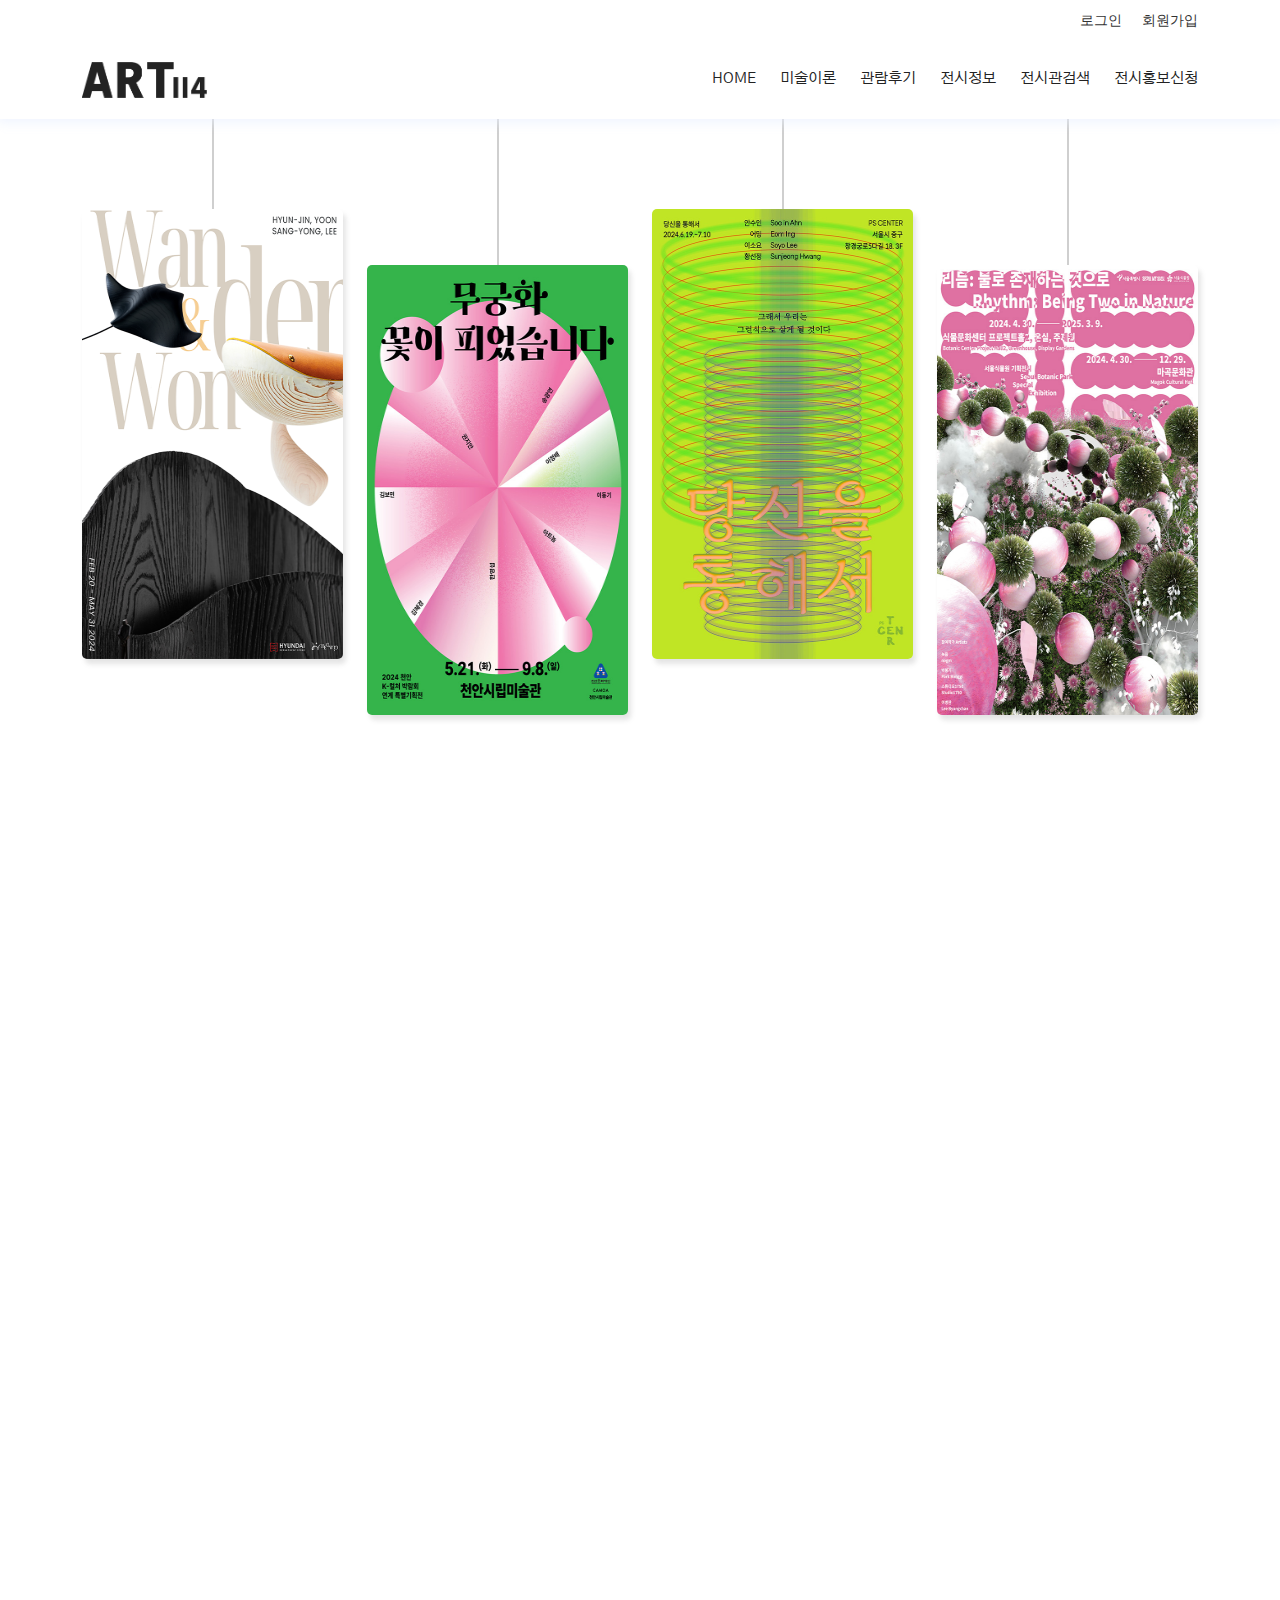
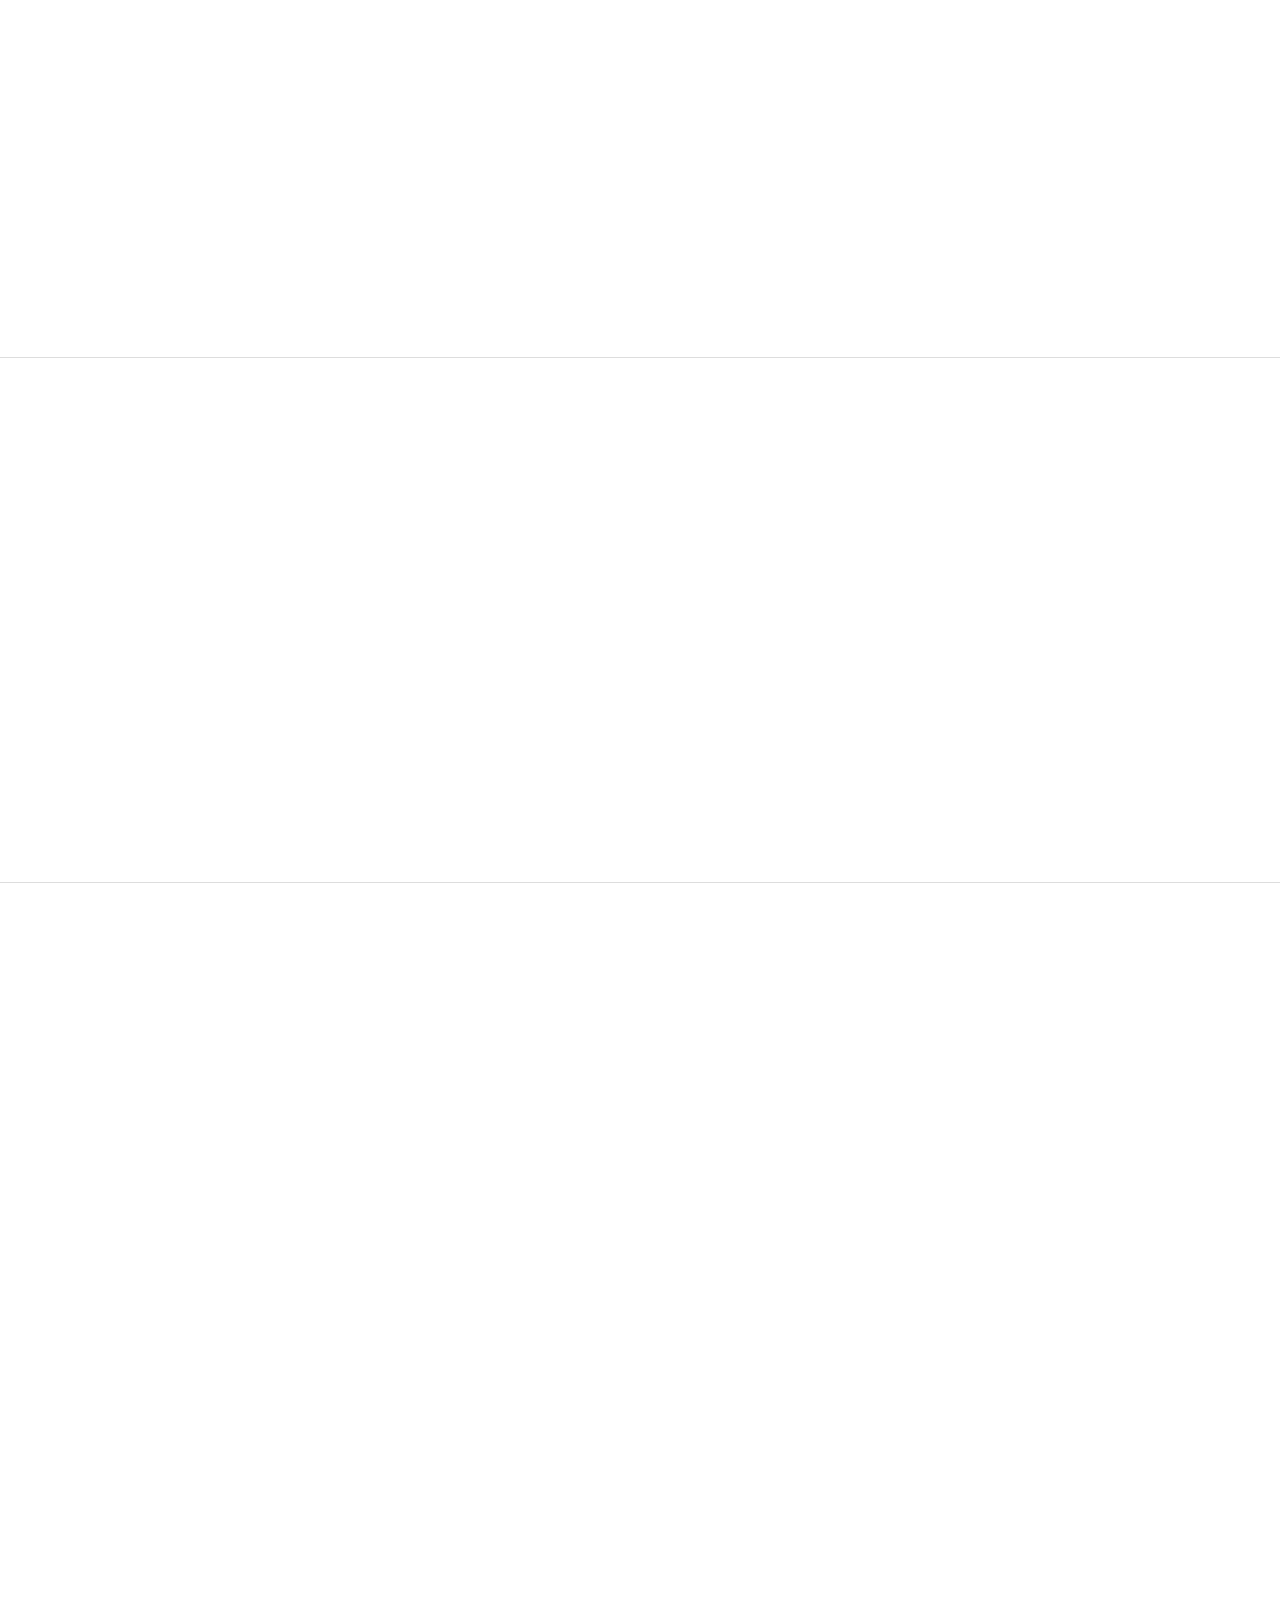
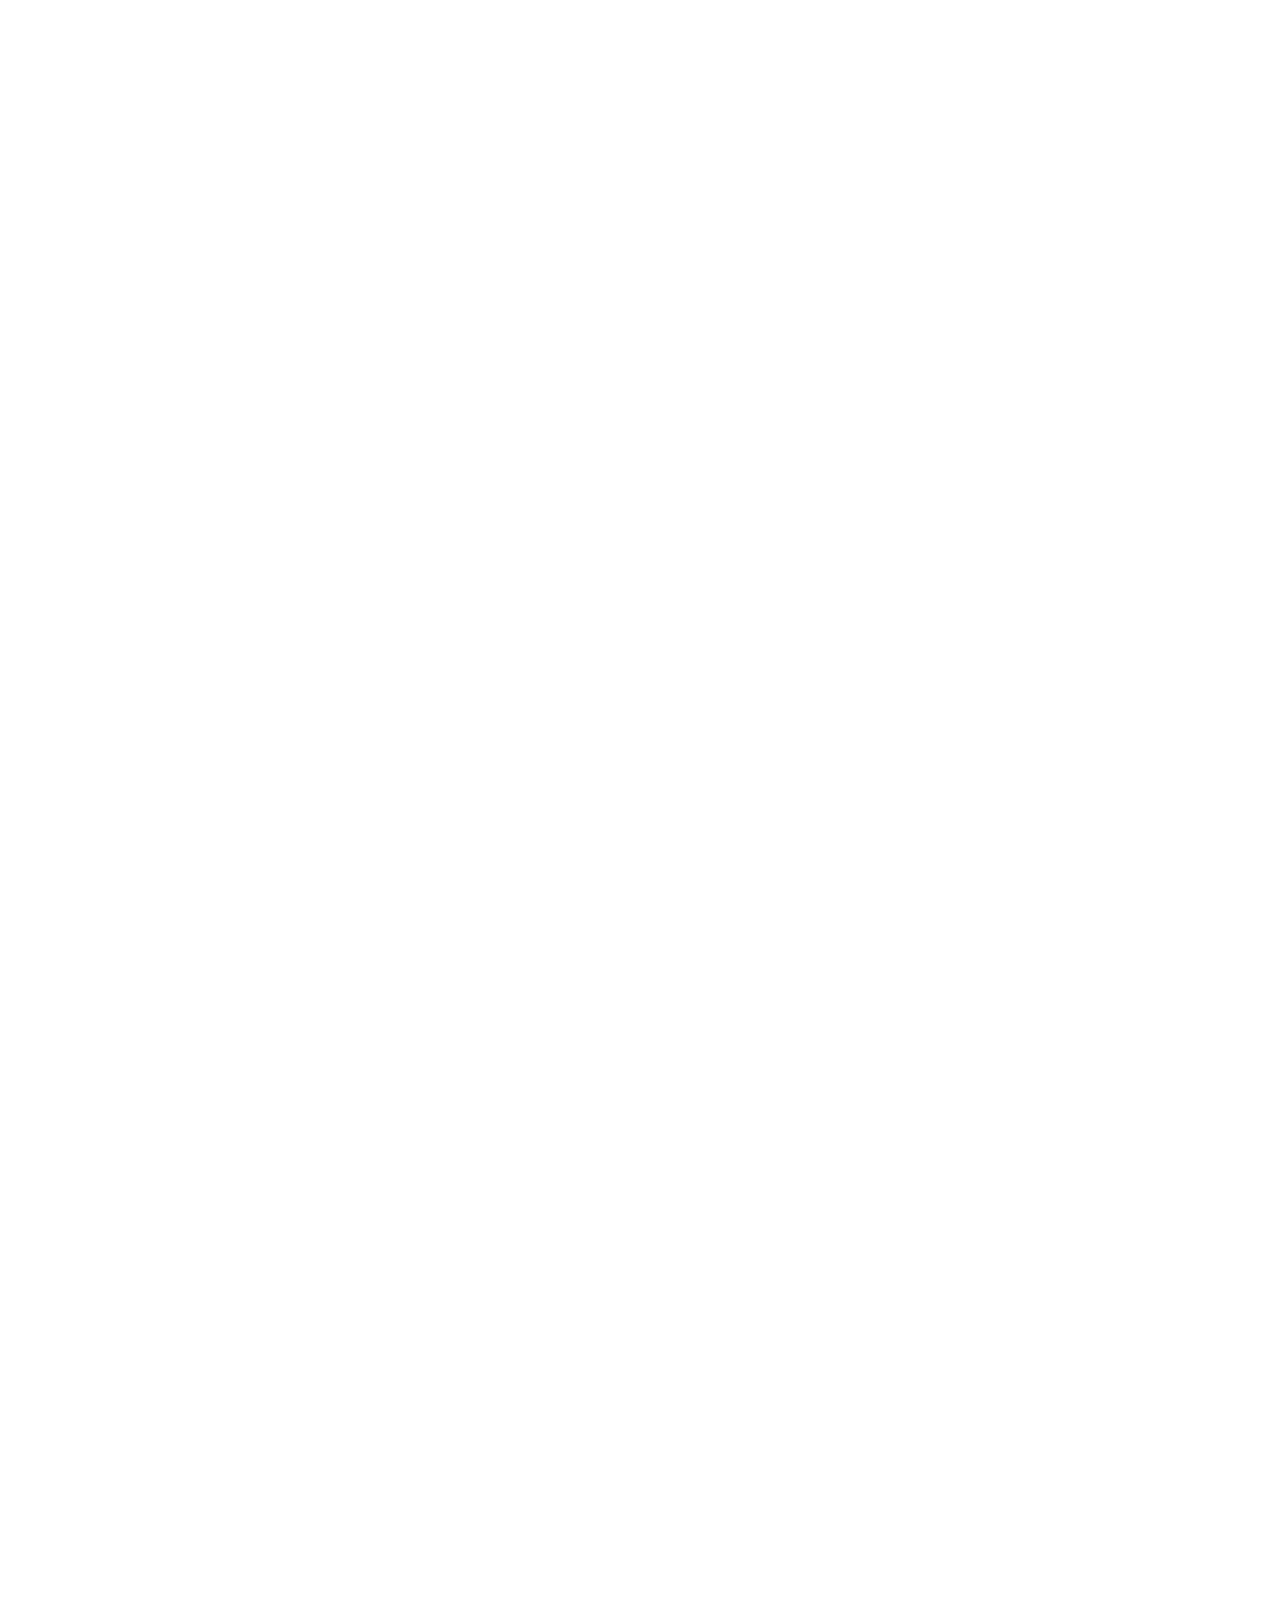
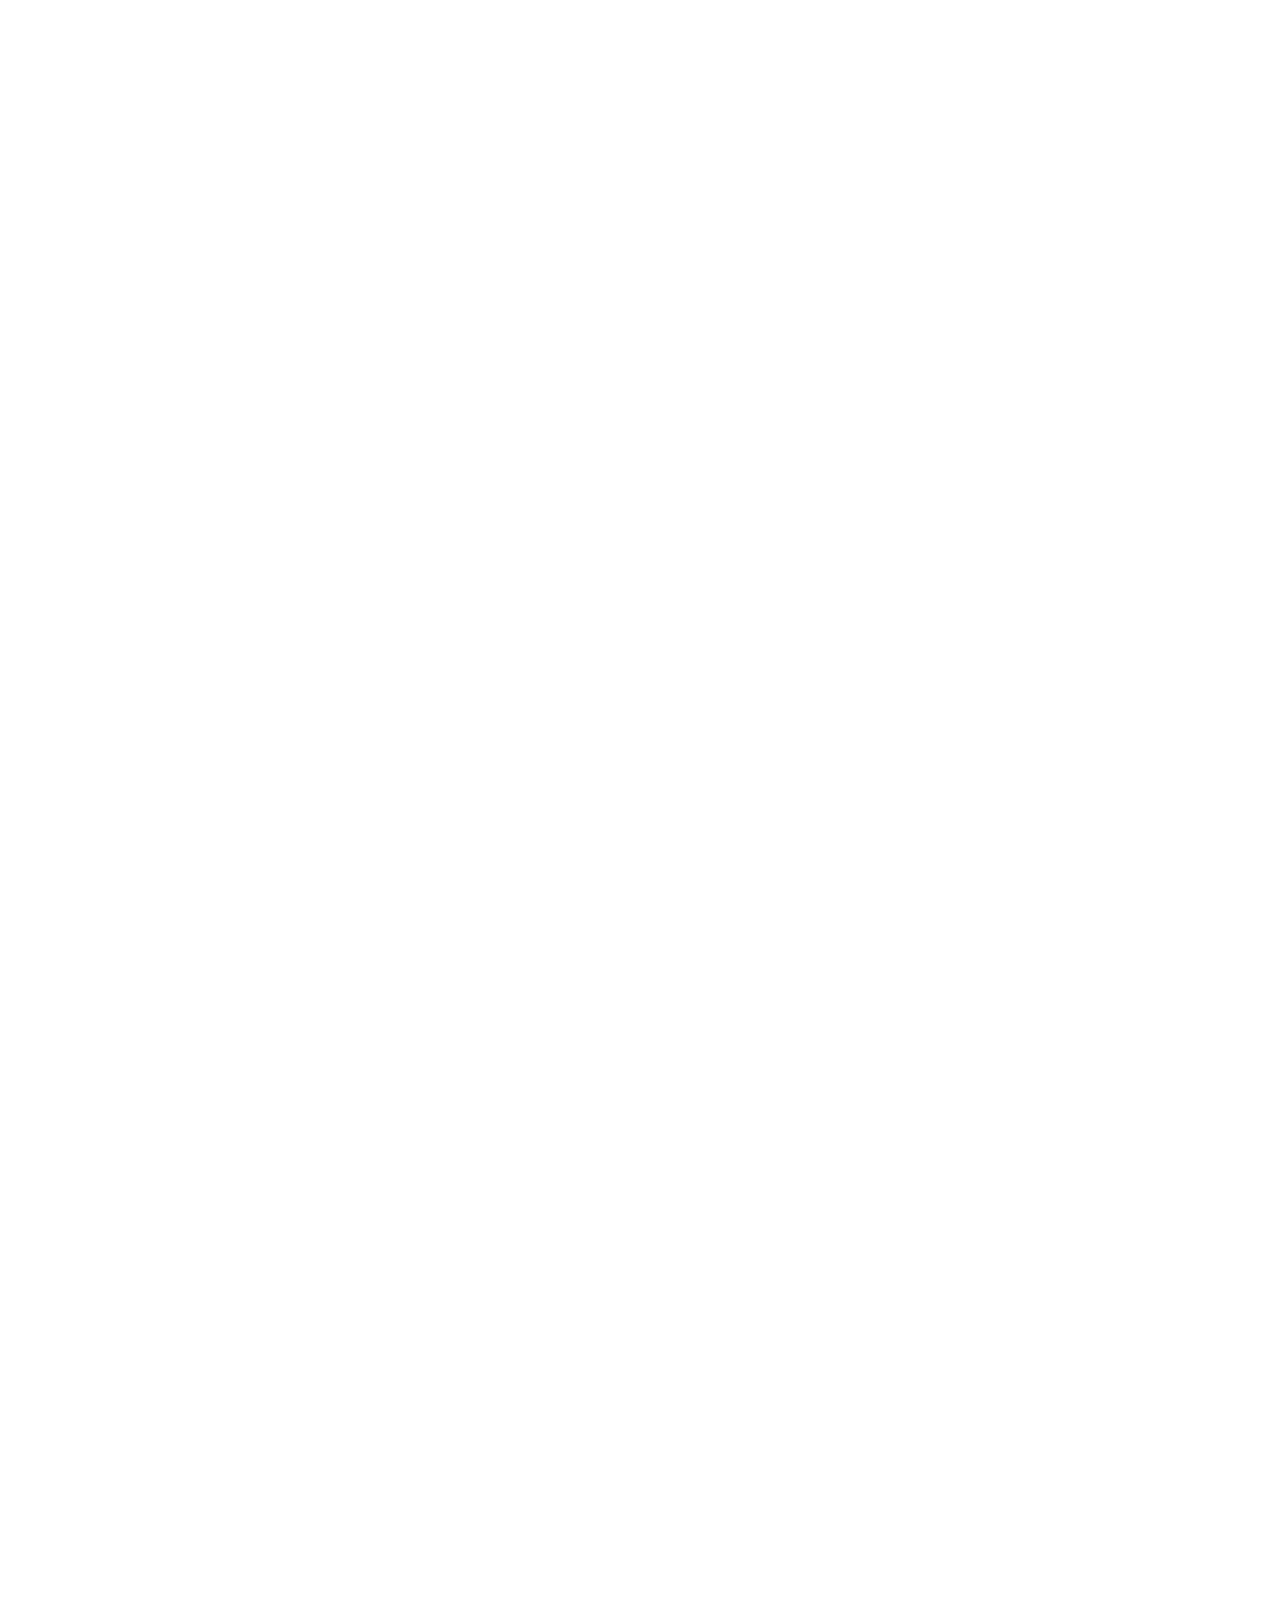
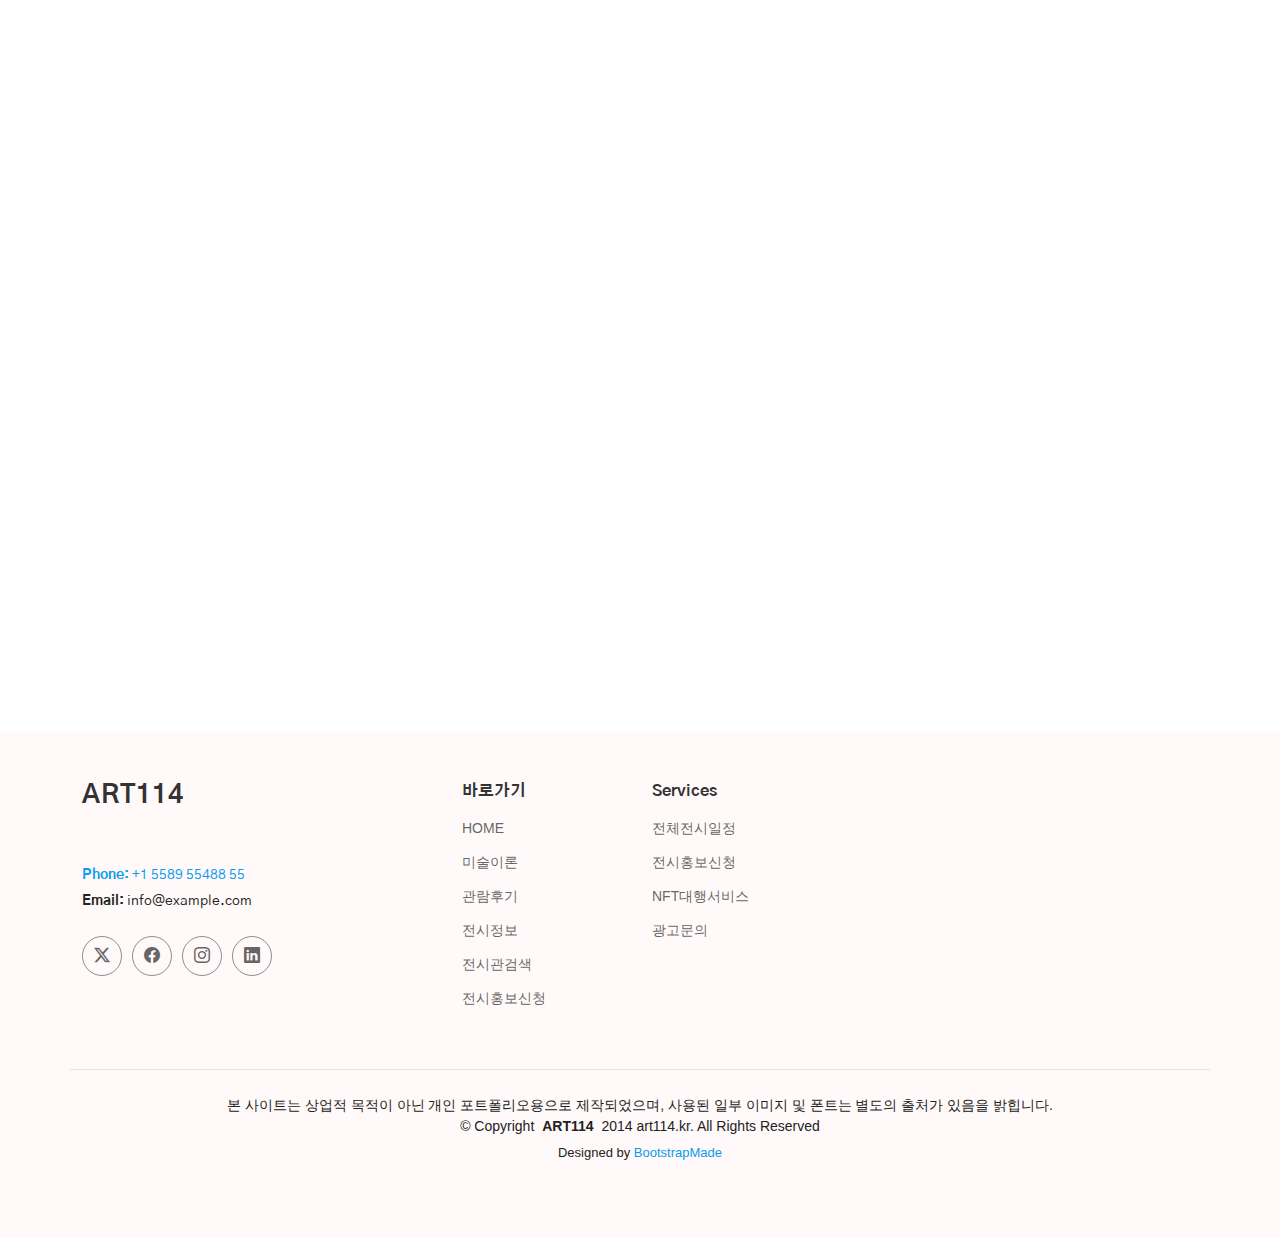
==== index.html @ 34e19b36 "Add files via upload" ====
<!DOCTYPE html>
<html lang="ko">

<head>
  <meta charset="utf-8">
  <meta content="width=device-width, initial-scale=1.0" name="viewport">
  <title>Art114</title>
  <meta content="대한민국 문화생활을 책임지는 전시 정보 모음 사이트 Art114" name="description">
  <meta content="전시회, 전시정보, 문화생활" name="keywords">

  <!-- Favicons -->
  <link href="assets/img/favicon.png" rel="icon">
  <link href="assets/img/apple-touch-icon.png" rel="apple-touch-icon">

  <!-- Fonts -->
  <link rel="stylesheet" href="assets/css/font.css">

  <!-- Vendor CSS Files -->
  <link href="assets/vendor/bootstrap/css/bootstrap.min.css" rel="stylesheet">
  <link href="assets/vendor/bootstrap-icons/bootstrap-icons.css" rel="stylesheet">
  <link href="assets/vendor/aos/aos.css" rel="stylesheet">
  <link href="assets/vendor/glightbox/css/glightbox.min.css" rel="stylesheet">
  <link href="assets/vendor/swiper/swiper-bundle.min.css" rel="stylesheet">

  <!-- Main CSS File -->
  <link href="assets/css/main.css" rel="stylesheet">

  <!-- =======================================================
  * Template Name: Flexor
  * Template URL: https://bootstrapmade.com/flexor-free-multipurpose-bootstrap-template/
  * Updated: Jun 29 2024 with Bootstrap v5.3.3
  * Author: BootstrapMade.com
  * License: https://bootstrapmade.com/license/
  ======================================================== -->
</head>

<body class="index-page">

  <header id="header" class="header sticky-top">

    <div class="topbar d-flex align-items-center dark-background">
      <div class="social-links container d-none d-md-flex align-items-center">
        <a href="#" class="login">로그인</a>
        <a href="#" class="join">회원가입</a>
      </div>
    </div><!-- End Top Bar -->

    <div class="branding d-flex align-items-cente">

      <div class="container position-relative d-flex align-items-center justify-content-between">
        <a href="index.html" class="logo d-flex align-items-center">
          <!-- Uncomment the line below if you also wish to use an image logo -->
          <!-- <img src="assets/img/logo.png" alt=""> -->
          <h1 class="sitename"><img src="assets/images/common/logo.png" alt="art114로고"></h1>
        </a>

        <nav id="navmenu" class="navmenu">
          <ul>
            <li><a href="index.html">HOME</a></li>
            <li class="dropdown"><a href="portfolio-details.html">미술이론</a>
              <!-- <i class="bi bi-chevron-down toggle-dropdown"></i>-->
              <!-- <ul><li><a href="portfolio-details.html">자세히보기</ul> -->
            </li>
            <li><a href="index.html">관람후기</a></li>
            <li class="dropdown"><a href="service-details.html">전시정보</a>
              <!-- <i class="bi bi-chevron-down toggle-dropdown"></i>-->
              <!-- <ul>
                <li><a href="service-details.html">상세정보</li>
              </ul> -->
            </li>
            <li><a href="index.html">전시관검색</a></li>
            <li><a href="index.html">전시홍보신청</a></li>
          </ul>
          <i class="mobile-nav-toggle d-xl-none bi bi-list"></i>
        </nav>

      </div>

    </div>

  </header>

  <main class="main">

    <!-- Team Section -->
    <section id="team" class="team section light-background">
      <div class="container">

        <div class="row gy-4">

          <div class="col-lg-3 col-md-6 d-flex align-items-stretch" data-aos="fade-up" data-aos-delay="100">
            <div class="team-member">
              <div class="member-img">
                <img src="assets/images/main/exhi_06.png" class="poster01" alt="">
              </div>
              <div class="social">
                <a href="#">
                  <h5>Wander and Wonder</h5>
                  <p>현대백화점 무역센터점 9층<br>
                    2024.02.20~2024.05.31<br>
                    <span>서울 강남구 테헤란로 517, 현대백화점 면세점 9F</span>
                  </p>
                </a>
              </div>
            </div>
          </div><!-- End Team Member -->

          <div class="col-lg-3 col-md-6 d-flex align-items-stretch" data-aos="fade-up" data-aos-delay="200">
            <div class="team-member">
              <div class="member-img">
                <img src="assets/images/main/exhi_07.jpg" class="poster02" alt="">
                <div class="social">
                  <a href="#">
                    <h5>무궁화 꽃이 피었습니다</h5>
                    <p>천안시립미술관 전관<br>
                      2024.05.21 ~ 2024.09.08<br>
                      <span>충청남도 천안시 동남구 성남면 종합휴양지로 185</span>
                    </p>
                  </a>
                </div>
              </div>
            </div>
          </div><!-- End Team Member -->

          <div class="col-lg-3 col-md-6 d-flex align-items-stretch" data-aos="fade-up" data-aos-delay="300">
            <div class="team-member">
              <div class="member-img">
                <img src="assets/images/main/exhi_08.jpg" class="poster03" alt="">
                <div class="social">
                  <a href="#">
                    <h5>당신을 통해서:<br>
                      그래서 우리는 그런 식으로 살게 될 것이다.</h5>
                    <p>PS CENTER(피에스 센터)<br>
                      20024.06.30~2024.07.10<br>
                      <span>서울 중구 창경궁로5다길 18, 3층</span>
                    </p>
                  </a>
                </div>
              </div>
            </div>
          </div><!-- End Team Member -->

          <div class="col-lg-3 col-md-6 d-flex align-items-stretch" data-aos="fade-up" data-aos-delay="400">
            <div class="team-member">
              <div class="member-img">
                <img src="assets/images/main/exhi_09.png" class="poster04" alt="">
                <div class="social">
                  <a href="#">
                    <h5>리듬: 둘로 존재하는 것으로</h5>
                    <p> 서울식물원 식물문화센터<br>
                      2024.04.30. ~ 2025.03.09<br>
                      <span>서울시 강서구 마곡동로161 서울식물원</span>
                    </p>
                  </a>
                </div>
              </div>
            </div>
          </div><!-- End Team Member -->

        </div>

      </div>
    </section><!-- /Team Section -->

    <!-- Services Section
    <section id="services" class="services section light-background"> -->

    <!-- Alt Services Section -->
    <section id="alt-services" class="alt-services section">
      <div class="container" data-aos="fade-up" data-aos-delay="100">
        <h2>미술 이론</h2>

        <div class="row gy-4">

          <div class="col-lg-6" data-aos="zoom-in" data-aos-delay="200">
            <div class="service-item position-relative">
              <div class="img">
                <img src="assets/images/main/concept104.jpg" class="img-fluid" alt="">
              </div>
              <div class="details">
                <a href="portfolio-details.html" class="stretched-link">
                  <h3>비디오아트 창시자 백남준</h3>
                  <p>한국 출신의 비디오 아티스트 <br>
                    비디오 예술의 선구자이며 다양한 매체를 통해 예술에 대한 정의와 표현의 범위를 확대시켰다.</p>
                </a>
              </div>
            </div>
          </div><!-- End Service Item -->

          <div class="col-lg-6" data-aos="zoom-in" data-aos-delay="300">
            <div class="service-item position-relative">
              <div class="img">
                <img src="assets/images/main/concept202.jfif" class="img-fluid" alt="">
              </div>
              <div class="details">
                <a href="portfolio-details.html" class="stretched-link">
                  <h3>표현주의 예술운동</h3>
                  <p>예술의 목적은 감정과 감각의 직접적인 표현이라는 이념에서 시작된 유럽의 미술 운동 중 하나<br>
                    르네상스 시대인 1880년대 프랑스를 기준으로 다른 나라에서도 거의 동시에 전개되었다.</p>
                </a>
              </div>
            </div>
          </div><!-- End Service Item -->

          <div class="col-lg-6" data-aos="zoom-in" data-aos-delay="400">
            <div class="service-item position-relative">
              <div class="img">
                <img src="assets/images/main/concept302.jpg" class="img-fluid" alt="">
              </div>
              <div class="details">
                <a href="portfolio-details.html" class="stretched-link">
                  <h3>미술계의 매너리즘</h3>
                  <p>틀에 박힌 방식이나 습관에 익숙해져 그것을 반복할 때 쓰이는 매너리즘이라는 용어는, <br>
                    1520년경 부터 17세기 초까지 유럽 전역에 걸쳐 풍미한 후기 르네상스 미술이다. </p>
                </a>
              </div>
            </div>
          </div><!-- End Service Item -->

          <div class="col-lg-6" data-aos="zoom-in" data-aos-delay="500">
            <div class="service-item position-relative">
              <div class="img">
                <img src="assets/images/main/concept401.jpg" class="img-fluid" alt="">
              </div>
              <div class="details">
                <a href="portfolio-details.html" class="stretched-link">
                  <h3>콜라주 COLLAGE</h3>
                  <p>'풀칠', '바르기' 따위의 의미를 가진 '콜라주(Collage)'는 <br>
                    별개의 조각들을 붙여 모아 새로운 이미지를 만드는 미술 기법으로 '꼴라주'라고 불리기도 한다.</p>
                </a>
              </div>
            </div>
          </div><!-- End Service Item -->

        </div>

      </div>

    </section><!-- /Alt Services Section -->

    <!-- Clients Section -->
    <section id="clients" class="clients section">

      <div class="container" data-aos="fade-up" data-aos-delay="100">

        <div class="swiper init-swiper">
          <script type="application/json" class="swiper-config">
            {
              "loop": true,
              "speed": 600,
              "autoplay": {
                "delay": 5000
              },
              "slidesPerView": "auto",
              "breakpoints": {
                "480": {
                  "slidesPerView": 2,
                  "spaceBetween": 40
                },
                "640": {
                  "slidesPerView": 3,
                  "spaceBetween": 50
                },
                "992": {
                  "slidesPerView": 4,
                  "spaceBetween": 60
                }
              }
            }
          </script>
          <div class="swiper-wrapper img_center">
            <div class="swiper-slide"><img src="assets/images/main/href01.jpg" class="img-fluid" alt=""></div>
            <div class="swiper-slide"><img src="assets/images/main/href02.png" class="img-fluid" alt=""></div>
            <!-- <div class="swiper-slide"><img src="assets/images/main/href03.jpg" class="img-fluid" alt=""></div> -->
            <div class="swiper-slide"><img src="assets/images/main/href04.jpg" class="img-fluid" alt=""></div>
            <div class="swiper-slide"><img src="assets/images/main/href05.png" class="img-fluid" alt=""></div>
            <div class="swiper-slide"><img src="assets/images/main/href06.png" class="img-fluid" alt=""></div>
            <div class="swiper-slide"><img src="assets/images/main/href07.png" class="img-fluid" alt=""></div>
            <div class="swiper-slide"><img src="assets/images/main/href08.jpg" class="img-fluid" alt=""></div>
            <div class="swiper-slide"><img src="assets/images/main/href09.jpg" class="img-fluid" alt=""></div>
            <div class="swiper-slide"><img src="assets/images/main/href10.png" class="img-fluid" alt=""></div>
            <div class="swiper-slide"><img src="assets/images/main/href11.jpg" class="img-fluid" alt=""></div>
            <div class="swiper-slide"><img src="assets/images/main/href12.jpg" class="img-fluid" alt=""></div>
            <div class="swiper-slide"><img src="assets/images/main/href13.jpg" class="img-fluid" alt=""></div>
          </div>
        </div>

      </div>

    </section><!-- /Clients Section -->

    <!-- Testimonials Section -->
    <section id="testimonials" class="testimonials section dark-background">

      <div class="container" data-aos="fade-up" data-aos-delay="100">

        <div class="swiper init-swiper">
          <script type="application/json" class="swiper-config">
            {
              "loop": true,
              "speed": 600,
              "autoplay": {
                "delay": 5000
              },
              "slidesPerView": "auto",
              "pagination": {
                "el": ".swiper-pagination",
                "type": "bullets",
                "clickable": true
              }
            }
          </script>
          <div class="swiper-wrapper">

            <div class="swiper-slide">
              <div class="testimonial-item">
                <img src="assets/images/main/exhi_05.jpg" class="testimonial-img" alt="">
                <h3>언바운드 써머 아트페어</h3>
                <h4>2024.07.11 ~ 2024.07.21</h4>
                <div class="stars">
                  <i class="bi bi-star-fill"></i><i class="bi bi-star-fill"></i><i class="bi bi-star-fill"></i><i
                    class="bi bi-star-fill"></i><i class="bi bi-star-fill"></i>
                </div>
                <p>
                  <i class="bi bi-quote quote-icon-left"></i>
                  <span>송리단길 간 김에 방문했어요!!! 특색있는 카페들이랑 함께 전시되는 거라 독특하고 여유롭더라구요 ㅎㅎ 카페마다 영업시간이 다르니 확인 후 방문하길 추천드려요!</span>
                  <i class="bi bi-quote quote-icon-right"></i>
                </p>
              </div>
            </div><!-- End testimonial item -->

            <div class="swiper-slide">
              <div class="testimonial-item">
                <img src="assets/images/main/exhi_free01.jpg" class="testimonial-img" alt="">
                <h3>푸르스름한 걸음걸이</h3>
                <h4>2024.07.10 ~ 2024.09.10</h4>
                <div class="stars">
                  <i class="bi bi-star-fill"></i><i class="bi bi-star-fill"></i><i class="bi bi-star-fill"></i><i
                    class="bi bi-star-fill"></i><i class="bi bi-star-fill"></i>
                </div>
                <p>
                  <i class="bi bi-quote quote-icon-left"></i>
                  <span> 전시장을 잠시 돌아보면서 전시제목의 '푸르스름한 걸음걸이'를 생각해보며 가까운 색인 쪽빛을 떠올려본다. 불면의 밤을 지새우면서 작품을 만들었을 작가님의 노고를 생각하며
                    실력있는 작가들을 발굴·지원하며 청주 미술계의 큰 획을 긋고 있는 장덕수 우민재단 회장님과 이용미 우민아트센터 관장님께도 박수를 보낸다
                    <br>강전섭 청주문화원장
                  </span>
                  <i class="bi bi-quote quote-icon-right"></i>
                </p>
              </div>
            </div><!-- End testimonial item -->

            <div class="swiper-slide">
              <div class="testimonial-item">
                <img src="assets/images/main/kid06.png" class="testimonial-img" alt="">
                <h3>2024 상상톡톡미술관 기획전시 톡!톡! 뮤지엄</h3>
                <h4>2024.07.09 ~ 2024.10.20</h4>
                <div class="stars">
                  <i class="bi bi-star-fill"></i><i class="bi bi-star-fill"></i><i class="bi bi-star-fill"></i><i
                    class="bi bi-star-fill"></i><i class="bi bi-star-fill"></i>
                </div>
                <p>
                  <i class="bi bi-quote quote-icon-left"></i>
                  <span>참여 체험형 전시라 아이들이 무척 좋아했어요! 덕분에 저도 조금 쉴 수 있었네여
                    대중교통으로 접근하기 힘든데, 주차공간도 협소해서 그 점이 아쉽더라구요 ~ㅠ
                  </span>
                  <i class="bi bi-quote quote-icon-right"></i>
                </p>
              </div>
            </div><!-- End testimonial item -->

            <div class="swiper-slide">
              <div class="testimonial-item">
                <img src="assets/images/main/kid07.png" class="testimonial-img" alt="">
                <h3>리듬: 둘로 존재하는 것으로</h3>
                <h4>2022.04.30. ~ 2025.03.09</h4>
                <div class="stars">
                  <i class="bi bi-star-fill"></i><i class="bi bi-star-fill"></i><i class="bi bi-star-fill"></i><i
                    class="bi bi-star-fill"></i><i class="bi bi-star-fill"></i>
                </div>
                <p>
                  <i class="bi bi-quote quote-icon-left"></i>
                  <span>아티스트 그룹 '녹음'이 '물'을 주제로 과거와 현재를 이어주는 미디어 작품을 선보이는데 물의 흐름과 소리를 통해 자연과 인간의 관계를 다시 생각해보게 한다. 온실과
                    정원에서는 식물의 형태에 상상력을 더한 새로운 모습의 작품을 볼 수 있었다.</span>
                  <i class="bi bi-quote quote-icon-right"></i>
                </p>
              </div>
            </div><!-- End testimonial item -->

          </div>
          <div class="swiper-pagination"></div>
        </div>

      </div>

    </section><!-- /Testimonials Section -->

    <!-- Portfolio Section -->
    <section id="portfolio" class="portfolio section">

      <!-- Section Title -->
      <div class="container section-title" data-aos="fade-up">
        <h2>전시정보</h2>
        <p>다양한 전시 정보를 간편하게 찾아보세요 !</p>
      </div><!-- End Section Title -->

      <div class="container">
        <div class="isotope-layout" data-default-filter="*" data-layout="masonry" data-sort="original-order">

          <ul class="portfolio-filters isotope-filters" data-aos="fade-up" data-aos-delay="100">
            <li data-filter="*" class="filter-active">전체전시</li>
            <li data-filter=".filter-app">일반전시</li>
            <li data-filter=".filter-product">어린이전시</li>
            <li data-filter=".filter-branding">무료전시</li>
            <li data-filter=".filter-branding"><a href="service-details.html">더보기</a></li>
          </ul><!-- End Portfolio Filters -->


          <div class="row gy-4 isotope-container" data-aos="fade-up" data-aos-delay="200">

            <div class="col-lg-4 col-md-6 portfolio-item isotope-item filter-app">
              <img src="assets/images/main/exhi_03.jpg" class="img-fluid" alt="">
              <div class="portfolio-info">
                <h4>[서울] 윤슬 </h4>
                <p>2024.07.10(목) ~ 2024.07.22(일)</p>
                <a href="assets/images/main/exhi_03.jpg" data-gallery="portfolio-gallery-app"
                  class="glightbox preview-link"><i class="bi bi-zoom-in"></i></a>
                <a href="https://blog.naver.com/hhanp/223516422627" title="More Details" class="details-link"><i
                    class="bi bi-link-45deg"></i></a>
              </div>
            </div><!-- End Portfolio Item -->

            <div class="col-lg-4 col-md-6 portfolio-item isotope-item filter-product">
              <img src="assets/images/main/kid02.png" class="img-fluid" alt="">
              <div class="portfolio-info">
                <h4>[서울] 체코의 어린이 책</h4>
                <p>2024.06.27(목) ~ 2024.09.29(일)</p>
                <a href="assets/images/main/kid02.png" data-gallery="portfolio-gallery-product"
                  class="glightbox preview-link"><i class="bi bi-zoom-in"></i></a>
                <a href="https://www.hmoka.org/exhibitions/current/list.do?st_cd=780" title="More Details"
                  class="details-link"><i class="bi bi-link-45deg"></i></a>
              </div>
            </div><!-- End Portfolio Item -->

            <div class="col-lg-4 col-md-6 portfolio-item isotope-item filter-branding">
              <img src="assets/images/main/exhi_free06.png" class="img-fluid" alt="">
              <div class="portfolio-info">
                <h4>[서울] 아르띠앙서울 소장품전 Borderline </h4>
                <p>2023.05.29 ~ 2023.06.20</p>
                <a href="assets/images/main/exhi_free06.png" data-gallery="portfolio-gallery-branding"
                  class="glightbox preview-link"><i class="bi bi-zoom-in"></i></a>
                <a href="https://blog.naver.com/artianseoul_gallery/223508247798" title="More Details"
                  class="details-link"><i class="bi bi-link-45deg"></i></a>
              </div>
            </div><!-- End Portfolio Item -->

            <div class="col-lg-4 col-md-6 portfolio-item isotope-item filter-app">
              <img src="assets/images/main/exhi_04.png" class="img-fluid" alt="">
              <div class="portfolio-info">
                <h4>[서울] 더 라이프 오브 지저스</h4>
                <p>2023.12.20 ~ 2024.02.25</p>
                <a href="assets/images/main/exhi_04.png" data-gallery="portfolio-gallery-app"
                  class="glightbox preview-link"><i class="bi bi-zoom-in"></i></a>
                <a href="https://seoulmuseum.org/forum/view/268778" title="More Details" class="details-link"><i
                    class="bi bi-link-45deg"></i></a>
              </div>
            </div><!-- End Portfolio Item -->

            <div class="col-lg-4 col-md-6 portfolio-item isotope-item filter-product">
              <img src="assets/images/main/kid03.jpg" class="img-fluid" alt="">
              <div class="portfolio-info">
                <h4>[서울]모카 북 아트 컬렉션</h4>
                <p>2024.07.16 ~ 2024.10.27</p>
                <a href="assets/images/main/kid03.jpg" data-gallery="portfolio-gallery-product"
                  class="glightbox preview-link"><i class="bi bi-zoom-in"></i></a>
                <a href="https://m.post.naver.com/viewer/postView.nhn?volumeNo=38096529&memberNo=33150240"
                  title="More Details" class="details-link"><i class="bi bi-link-45deg"></i></a>
              </div>
            </div><!-- End Portfolio Item -->

            <div class="col-lg-4 col-md-6 portfolio-item isotope-item filter-branding">
              <img src="assets/images/main/exhi_free02.jpg" class="img-fluid" alt="">
              <div class="portfolio-info">
                <h4>[서울]잊혀지지 않는 나의 소중한 여름방학 기억 같은</h4>
                <p>2024.07.06 ~ 2024.07.21</p>
                <a href="assets/images/main/exhi_free02.jpg" data-gallery="portfolio-gallery-branding"
                  class="glightbox preview-link"><i class="bi bi-zoom-in"></i></a>
                <a href="https://search.naver.com/search.naver?query=%EC%9E%8A%ED%98%80%EC%A7%80%EC%A7%80%20%EC%95%8A%EB%8A%94%20%EB%82%98%EC%9D%98%20%EC%86%8C%EC%A4%91%ED%95%9C%20%EC%97%AC%EB%A6%84%EB%B0%A9%ED%95%99%20%EA%B8%B0%EC%96%B5%20%EA%B0%99%EC%9D%80&os=34379800&pkid=110"
                  title="More Details" class="details-link"><i class="bi bi-link-45deg"></i></a>
              </div>
            </div><!-- End Portfolio Item -->

            <div class="col-lg-4 col-md-6 portfolio-item isotope-item filter-app">
              <img src="assets/images/main/exhi_07.jpg" class="img-fluid" alt="">
              <div class="portfolio-info">
                <h4>[천안]무궁화 꽃이 피었습니다</h4>
                <p>2024.05.21 ~ 2024.09.08</p>
                <a href="assets/images/main/exhi_07.jpg" data-gallery="portfolio-gallery-app"
                  class="glightbox preview-link"><i class="bi bi-zoom-in"></i></a>
                <a href="https://www.camoa.or.kr/" title="More Details" class="details-link"><i
                    class="bi bi-link-45deg"></i></a>
              </div>
            </div><!-- End Portfolio Item -->

            <div class="col-lg-4 col-md-6 portfolio-item isotope-item filter-product">
              <img src="assets/images/main/kid06.png" class="img-fluid" alt="">
              <div class="portfolio-info">
                <h4>[서울]톡톡 뮤지엄</h4>
                <p>2024.07.09 ~ 2024.10.13</p>
                <a href="assets/images/main/kid06.png" data-gallery="portfolio-gallery-product"
                  class="glightbox preview-link"><i class="bi bi-zoom-in"></i></a>
                <a href="https://www.sejongpac.or.kr/portal/performance/exhibit/performList.do?menuNo=200005"
                  title="More Details" class="details-link"><i class="bi bi-link-45deg"></i></a>
              </div>
            </div><!-- End Portfolio Item -->

            <div class="col-lg-4 col-md-6 portfolio-item isotope-item filter-branding">
              <img src="assets/images/main/exhi_free_l_01.png" class="img-fluid" alt="">
              <div class="portfolio-info">
                <h4>[청주]푸르스름한 걸음걸이</h4>
                <p>2024.07.10 ~ 2024.09.07</p>
                <a href="assets/images/main/exhi_free_l_01.png" data-gallery="portfolio-gallery-branding"
                  class="glightbox preview-link"><i class="bi bi-zoom-in"></i></a>
                <a href="http://wmnew.ngelnet.com/" title="More Details" class="details-link"><i
                    class="bi bi-link-45deg"></i></a>
              </div>
            </div><!-- End Portfolio Item -->

            <div class="col-lg-4 col-md-6 portfolio-item isotope-item filter-app">
              <img src="assets/images/main/exhi_02.jpg" class="img-fluid" alt="">
              <div class="portfolio-info">
                <h4>[서울]플렉스 모던(Flex Modern)</h4>
                <p>2024.05.03 ~ 2024.07.03</p>
                <a href="assets/images/main/exhi_02.jpg" data-gallery="portfolio-gallery-app"
                  class="glightbox preview-link"><i class="bi bi-zoom-in"></i></a>
                <a href="https://culture.gangseo.seoul.kr/gsfc/culture/kgallery/display/view.do?cultureSn=60&menuNo=800067"
                  title="More Details" class="details-link"><i class="bi bi-link-45deg"></i></a>
              </div>
            </div><!-- End Portfolio Item -->

            <div class="col-lg-4 col-md-6 portfolio-item isotope-item filter-product">
              <img src="assets/images/main/kid04.png" class="img-fluid" alt="">
              <div class="portfolio-info">
                <h4>[서울]에르베튈레 색색깔깔 뮤지엄</h4>
                <p>2024.07.10 ~ 2024.08.28</p>
                <a href="assets/images/main/kid04.png" data-gallery="portfolio-gallery-product"
                  class="glightbox preview-link"><i class="bi bi-zoom-in"></i></a>
                <a href="http://ticket.yes24.com/New/Perf/Detail/Detail.aspx?IdPerf=47173" title="More Details"
                  class="details-link"><i class="bi bi-link-45deg"></i></a>
              </div>
            </div><!-- End Portfolio Item -->

            <div class="col-lg-4 col-md-6 portfolio-item isotope-item filter-branding">
              <img src="assets/images/main/exhi_free03.png" class=" img-fluid" alt="">
              <div class="portfolio-info">
                <h4>[서울]유어스 빈센트</h4>
                <p>2023.09.08 ~ 상시 </p>
                <a href="assets/images/main/exhi_free03.png" data-gallery="portfolio-gallery-branding"
                  class="glightbox preview-link"><i class="bi bi-zoom-in"></i></a>
                <a href="https://www.thecave.me/" title="More Details" class="details-link"><i
                    class="bi bi-link-45deg"></i></a>
              </div>
            </div><!-- End Portfolio Item -->

            <div class="col-lg-4 col-md-6 portfolio-item isotope-item filter-app">
              <img src="assets/images/main/exhi_05.jpg" class="img-fluid" alt="">
              <div class="portfolio-info">
                <h4>[서울]언바운드 써머 아트페어</h4>
                <p>2024.07.11 ~ 2024.07.21</p>
                <a href="assets/images/main/exhi_05.jpg" data-gallery="portfolio-gallery-app"
                  class="glightbox preview-link"><i class="bi bi-zoom-in"></i></a>
                <a href="https://search.naver.com/p/crd/rd?m=1&px=267&py=219&sx=267&sy=219&vw=790&vh=710&p=ipCf%2FdqVOsCssM6fZIKssssstgh-160688&q=%EC%96%B8%EB%B0%94%EC%9A%B4%EB%93%9C&ie=utf8&rev=1&ssc=tab.nx.all&f=nexearch&w=nexearch&s=O%2B%2FzDGPiBaXad7JS2bBqdg%3D%3D&time=1721307902487&abt=%5B%7B%22eid%22%3A%22SPELLER-ABT%22%2C%22vid%22%3A%222%22%7D%5D&a=sit_5po*e.link&r=0&i=a00000fa_126bdb51c2bd7c1274448047%5Ex&u=https%3A%2F%2Funbound.kr%2F&cr=1"
                  title="More Details" class="details-link"><i class="bi bi-link-45deg"></i></a>
              </div>
            </div><!-- End Portfolio Item -->

            <div class="col-lg-4 col-md-6 portfolio-item isotope-item filter-product">
              <img src="assets/images/main/kid01.jpg" class="img-fluid" alt="">
              <div class="portfolio-info">
                <h4>[서울]체코의 어린이 책</h4>
                <p>2024.06.27 ~ 2024.09.29</p>
                <a href="assets/images/main/kid01.jpg" data-gallery="portfolio-gallery-product"
                  class="glightbox preview-link"><i class="bi bi-zoom-in"></i></a>
                <a href="https://www.artbava.com/exhibit/beyond-paper-plane-%EC%B2%B4%EC%BD%94%EC%9D%98-%EC%96%B4%EB%A6%B0%EC%9D%B4-%EC%B1%85/"
                  title="More Details" class="details-link"><i class="bi bi-link-45deg"></i></a>
              </div>
            </div><!-- End Portfolio Item -->

            <div class="col-lg-4 col-md-6 portfolio-item isotope-item filter-branding">
              <img src="assets/images/main/exhi_free_04.png" class="img-fluid" alt="">
              <div class="portfolio-info">
                <h4>[서울]미르를 만나다</h4>
                <p>2024.02.16 ~ 2024.03.31</p>
                <a href="assets/images/main/exhi_free_04.png" data-gallery="portfolio-gallery-branding"
                  class="glightbox preview-link"><i class="bi bi-zoom-in"></i></a>
                <a href="https://www.artnomics.co.kr/" title="More Details" class="details-link"><i
                    class="bi bi-link-45deg"></i></a>
              </div>
            </div><!-- End Portfolio Item -->

            <div class="col-lg-4 col-md-6 portfolio-item isotope-item filter-app">
              <img src="assets/images/main/exhi_01.png" class="img-fluid" alt="">
              <div class="portfolio-info">
                <h4>[서울]빅토르 바자렐리 : 반응하는 눈</h4>
                <p>2023.12.21 ~ 2024.04.21</p>
                <a href="assets/images/main/exhi_01.png" data-gallery="portfolio-gallery-app"
                  class="glightbox preview-link"><i class="bi bi-zoom-in"></i></a>
                <a href="https://korean.visitseoul.net/attractions/%EC%98%88%EC%88%A0%EC%9D%98-%EC%A0%84%EB%8B%B9-%ED%95%9C%EA%B0%80%EB%9E%8C%EB%AF%B8%EC%88%A0%EA%B4%80/KOP004325"
                  title="More Details" class="details-link"><i class="bi bi-link-45deg"></i></a>
              </div>
            </div><!-- End Portfolio Item -->

            <div class="col-lg-4 col-md-6 portfolio-item isotope-item filter-product">
              <img src="assets/images/main/kid07.png" class="img-fluid" alt="">
              <div class="portfolio-info">
                <h4>[울산]새록새록 울산 - 유물 속 새들과 떠나는 울산 여행</h4>
                <p> 2024.04.23 ~ 2024.11.03</p>
                <a href="assets/images/main/kid07.png" data-gallery="portfolio-gallery-product"
                  class="glightbox preview-link"><i class="bi bi-zoom-in"></i></a>
                <a href="portfolio-details.html" title="More Details" class="details-link"><i
                    class="bi bi-link-45deg"></i></a>
              </div>

              <div class="col-lg-4 col-md-6 portfolio-item isotope-item filter-product">
                <img src="assets/images/main/kid05.jpg" class="img-fluid" alt="">
                <div class="portfolio-info">
                  <h4>Product 3</h4>
                  <p>Lorem ipsum, dolor sit</p>
                  <a href="assets/images/main/kid05.jpg" data-gallery="portfolio-gallery-product"
                    class="glightbox preview-link"><i class="bi bi-zoom-in"></i></a>
                  <a href="portfolio-details.html" title="More Details" class="details-link"><i
                      class="bi bi-link-45deg"></i></a>
                </div>

                <div class="col-lg-4 col-md-6 portfolio-item isotope-item filter-branding">
                  <img src="assets/images/main/exhi_free_l_02.jpg" class="img-fluid" alt="">
                  <div class="portfolio-info">
                    <h4>Branding 3</h4>
                    <p>Lorem ipsum, dolor sit</p>
                    <a href="assets/images/main/exhi_free_l_02.jpg" data-gallery="portfolio-gallery-branding"
                      class="glightbox preview-link"><i class="bi bi-zoom-in"></i></a>
                    <a href="portfolio-details.html" title="More Details" class="details-link"><i
                        class="bi bi-link-45deg"></i></a>
                  </div>
                </div><!-- End Portfolio Item -->
              </div><!-- End Portfolio Container -->

            </div>

          </div>
        </div>
      </div>
    </section><!-- /Portfolio Section -->

    <section id="map">
      <div class="container">
        <div class="container section-title" data-aos="fade-up">
          <h2>전시장 찾기</h2>
          <p>큰 지도 보기를 이용하시면 원하시는 전시관을 검색할 수 있습니다.</p>
        </div><!-- End Section Title -->

        <div class="map_box">
          <iframe
            src="https://www.google.com/maps/embed?pb=!1m16!1m12!1m3!1d26097.698695421732!2d129.0678093769855!3d35.15132482731013!2m3!1f0!2f0!3f0!3m2!1i1024!2i768!4f13.1!2m1!1z66-47Iig6rSA!5e0!3m2!1sko!2skr!4v1720579700443!5m2!1sko!2skr"
            width="600" height="450" style="border:0;" allowfullscreen="" loading="lazy"
            referrerpolicy="no-referrer-when-downgrade"></iframe>
        </div>
      </div>
    </section>

    <!-- Contact Section -->
    <section id="contact" class="contact section">

      <!-- Section Title -->
      <div class="container section-title" data-aos="fade-up">
        <h2>전시 홍보 신청</h2>
        <p>미술관, 갤러리, 박물관 관계자 분들이나 전시회를 오픈하고자 하는 작가님께서는 작성한 양식과 이미지를 보내주시면 무료로 홍보해 드립니다. </p>
      </div><!-- End Section Title -->

      <div class="container promote" data-aos="fade-up" data-aos-delay="100">

        <div class="swiper f_poster">
          <ul class="swiper-wrapper">
            <li class="swiper-slide">
              <img src="assets/images/main/exhi_free02.jpg" alt="">
            </li>
            <li class="swiper-slide">
              <img src="assets/images/main/exhi_09.png" alt="">
            </li>
            <li class="swiper-slide">
              <img src="assets/images/main/exhi_06.png" alt="">
            </li>
            <li class="swiper-slide">
              <img src="assets/images/main/kid06.png" alt="">
            </li>
            <li class="swiper-slide">
              <img src="assets/images/main/exhi_free01.jpg" alt="">
            </li>
            <li class="swiper-slide">
              <img src="assets/images/main/exhi_free_04.png" alt="">
            </li>
          </ul>
        </div>

        <form action="forms/contact.php" method="post" class="php-email-form wrap" data-aos="fade-up"
          data-aos-delay="600">
          <div class="row gy-4">

            <div class="col-md-6">
              <input type="text" name="name" class="form-control" placeholder="전시명" required="">
            </div>

            <div class="col-md-6 ">
              <input type="email" class="form-control" name="email" placeholder="전시기간" required="">
            </div>

            <div class="col-md-6">
              <input type="text" name="name" class="form-control" placeholder="전시장소 및 상세주소" required="">
            </div>

            <div class="col-md-6 ">
              <input type="email" class="form-control" name="email" placeholder="관람시간" required="">
            </div>

            <div class="col-md-6">
              <input type="text" name="name" class="form-control" placeholder="관람비용" required="">
            </div>

            <div class="col-md-6 ">
              <input type="email" class="form-control" name="email" placeholder="전시 주최측 사이트 주소 (sns포함)" required="">
            </div>

            <div class="col-md-12">
              <textarea class="form-control" name="message" rows="6" placeholder="전시 소개" required=""></textarea>
            </div>

            <div class="col-md-12">
              <input type="file" class="form-control" name="subject">
            </div>

            <div class="col-md-12 text-center">
              <div class="loading">Loading</div>
              <div class="error-message"></div>
              <div class="sent-message">Your message has been sent. Thank you!</div>

              <button type="submit">메일 전송</button>
            </div>

          </div>
        </form><!-- End Contact Form -->

      </div>

    </section><!-- /Contact Section -->
  </main>

  <footer id="footer" class="footer light-background">

    <div class="container footer-top">
      <div class="row gy-4">
        <div class="col-lg-4 col-md-6 footer-about">
          <a href="index.html" class="logo d-flex align-items-center">
            <span class="sitename">ART114</span>
          </a>
          <div class="footer-contact pt-3">
            <a href="tel:02-2188-7100">
              <p class="mt-3"><strong>Phone:</strong> <span>+1 5589 55488 55</span></p>
            </a>
            <p><strong>Email:</strong> <span>info@example.com</span></p>
          </div>
          <div class="social-links d-flex mt-4">
            <a href=""><i class="bi bi-twitter-x"></i></a>
            <a href=""><i class="bi bi-facebook"></i></a>
            <a href=""><i class="bi bi-instagram"></i></a>
            <a href=""><i class="bi bi-linkedin"></i></a>
          </div>
        </div>

        <div class="col-lg-2 col-md-3 footer-links">
          <h4>바로가기</h4>
          <ul>
            <li><a href="index.html">HOME</a></li>
            <li><a href="index.html">미술이론</a></li>
            <li><a href="index.html">관람후기</a></li>
            <li><a href="index.html">전시정보</a></li>
            <li><a href="index.html">전시관검색</a></li>
            <li><a href="index.html">전시홍보신청</a></li>
          </ul>
        </div>

        <div class="col-lg-2 col-md-3 footer-links">
          <h4>Services</h4>
          <ul>
            <li><a href="#">전체전시일정</a></li>
            <li><a href="#">전시홍보신청</a></li>
            <li><a href="#">NFT대행서비스</a></li>
            <li><a href="#">광고문의</a></li>
          </ul>
        </div>

      </div>
    </div>

    <div class="container copyright text-center mt-4">
      <p class="personal_notice">본 사이트는 상업적 목적이 아닌 개인 포트폴리오용으로 제작되었으며, 사용된 일부 이미지 및 폰트는 별도의 출처가 있음을 밝힙니다.</p>
      <p>© <span>Copyright</span> <strong class="px-1 sitename">ART114</strong> <span> 2014 art114.kr. All Rights
          Reserved</span></p>
      <div class="credits">
        <!-- All the links in the footer should remain intact. -->
        <!-- You can delete the links only if you've purchased the pro version. -->
        <!-- Licensing information: https://bootstrapmade.com/license/ -->
        <!-- Purchase the pro version with working PHP/AJAX contact form: [buy-url] -->
        Designed by <a href="https://bootstrapmade.com/">BootstrapMade</a>
      </div>
    </div>

  </footer>


  <!-- Scroll Top -->
  <a href="#" id="scroll-top" class="scroll-top d-flex align-items-center justify-content-center"><i
      class="bi bi-arrow-up-short"></i></a>

  <!-- Preloader -->
  <div id="preloader"></div>

  <!-- Vendor JS Files -->
  <script src="assets/vendor/bootstrap/js/bootstrap.bundle.min.js"></script>
  <script src="assets/vendor/php-email-form/validate.js"></script>
  <script src="assets/vendor/aos/aos.js"></script>
  <script src="assets/vendor/glightbox/js/glightbox.min.js"></script>
  <script src="assets/vendor/swiper/swiper-bundle.min.js"></script>
  <script src="assets/vendor/imagesloaded/imagesloaded.pkgd.min.js"></script>
  <script src="assets/vendor/isotope-layout/isotope.pkgd.min.js"></script>

  <!-- Main JS File -->
  <script src="assets/js/main.js"></script>

</body>

</html>
---- assets/css/font.css ----
@charset "utf-8";

@font-face {
  font-family: 'Gothic_A1';
  src: url('../../font/GothicA1-Bold.woff2') format('woff2'),
      url('../../font/GothicA1-Bold.woff format') format('woff');
  font-weight: 700;
  font-style: normal;
  font-display: swap;
}

@font-face {
  font-family: 'Gothic_A1';
  src: url('../../font/GothicA1-Light.woff2') format('woff2'),
      url('../../font/GothicA1-Light.woff') format('woff');
  font-weight: 300;
  font-style: normal;
  font-display: swap;
}

@font-face {
  font-family: 'Gothic_A1';
  src: url('../../font/GothicA1-Medium.woff2') format('woff2'),
      url('../../font/GothicA1-Medium.woff') format('woff');
  font-weight: 500;
  font-style: normal;
  font-display: swap;
}

@font-face {
  font-family: 'Gothic_A1';
  src: url('../../font/GothicA1-SemiBold.woff2') format('woff2'),
      url('../../font/GothicA1-SemiBold.woff') format('woff');
  font-weight: 600;
  font-style: normal;
  font-display: swap;
}

@font-face {
  font-family: 'Gothic_A1';
  src: url('../../font/GothicA1-Regular.woff2') format('woff2'),
      url('../../font/GothicA1-Regular.woff') format('woff');
  font-weight: 400;
  font-style: normal;
  font-display: swap;
}
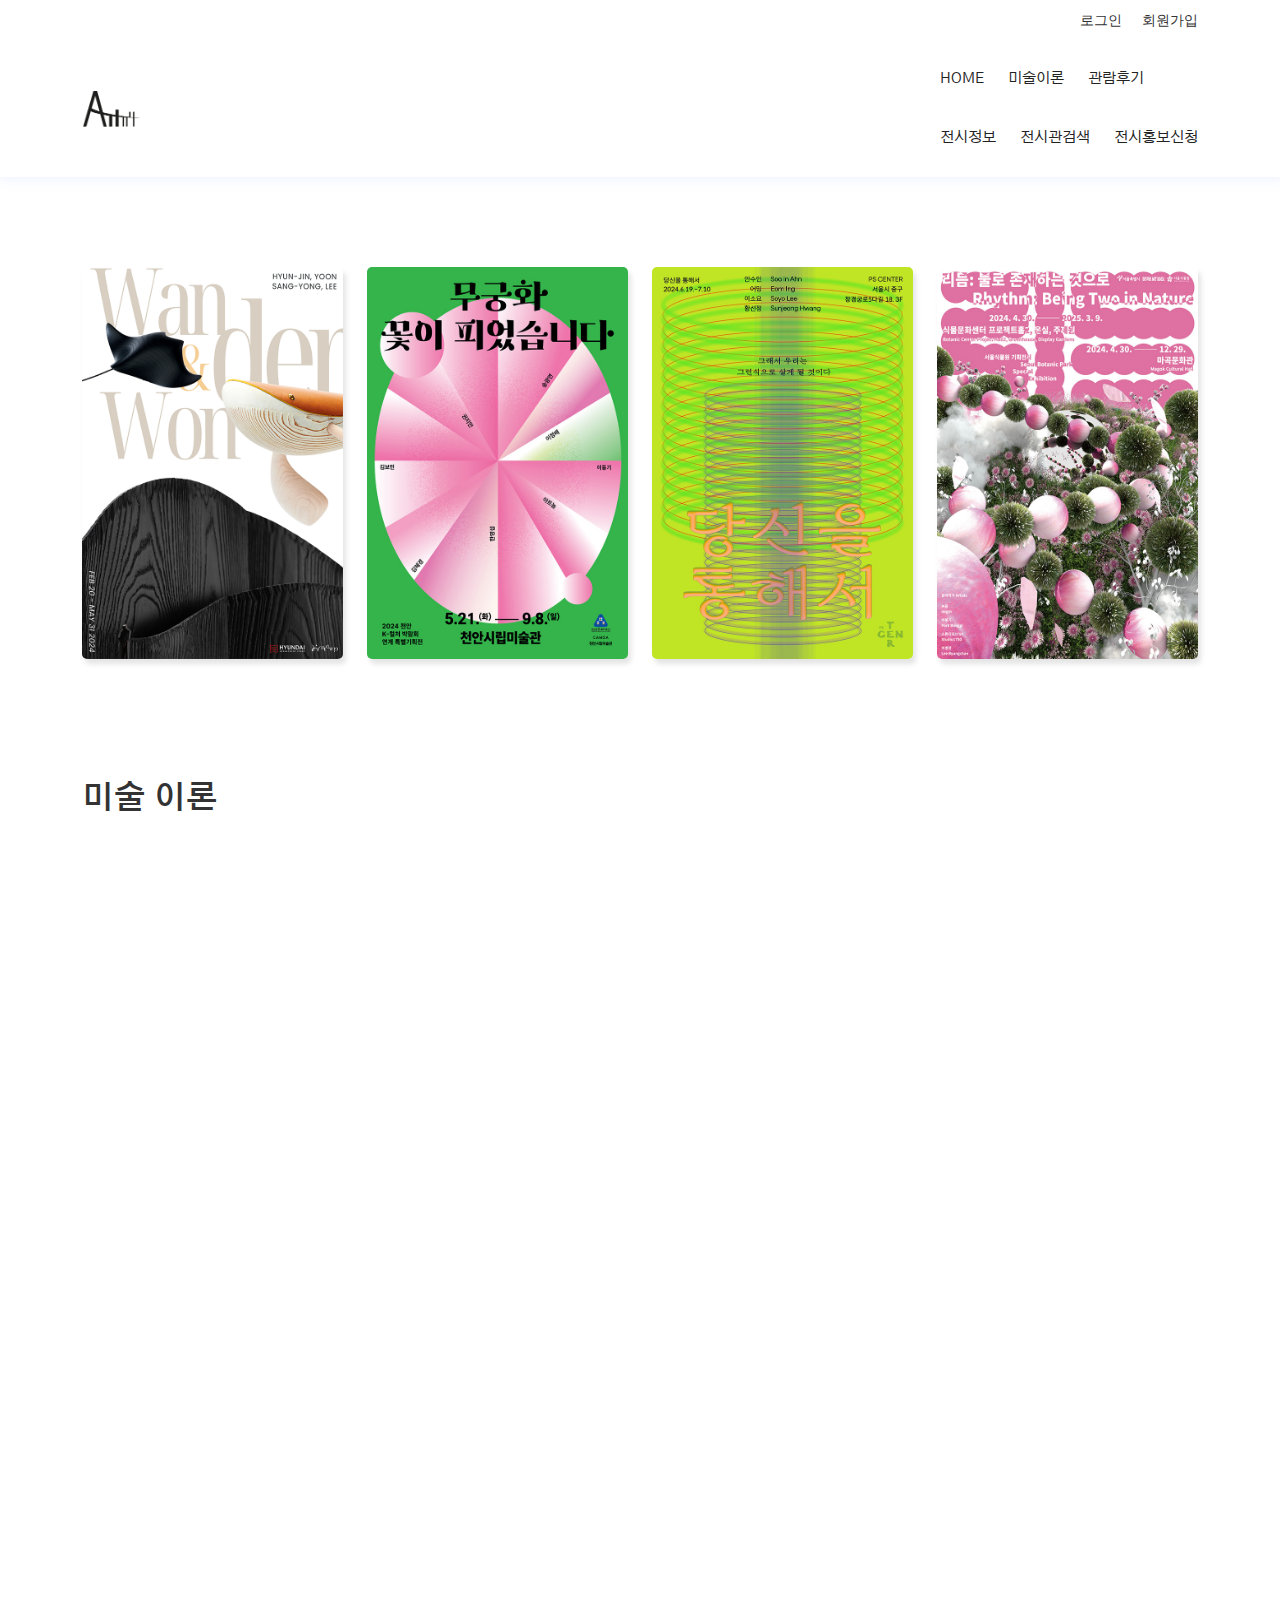
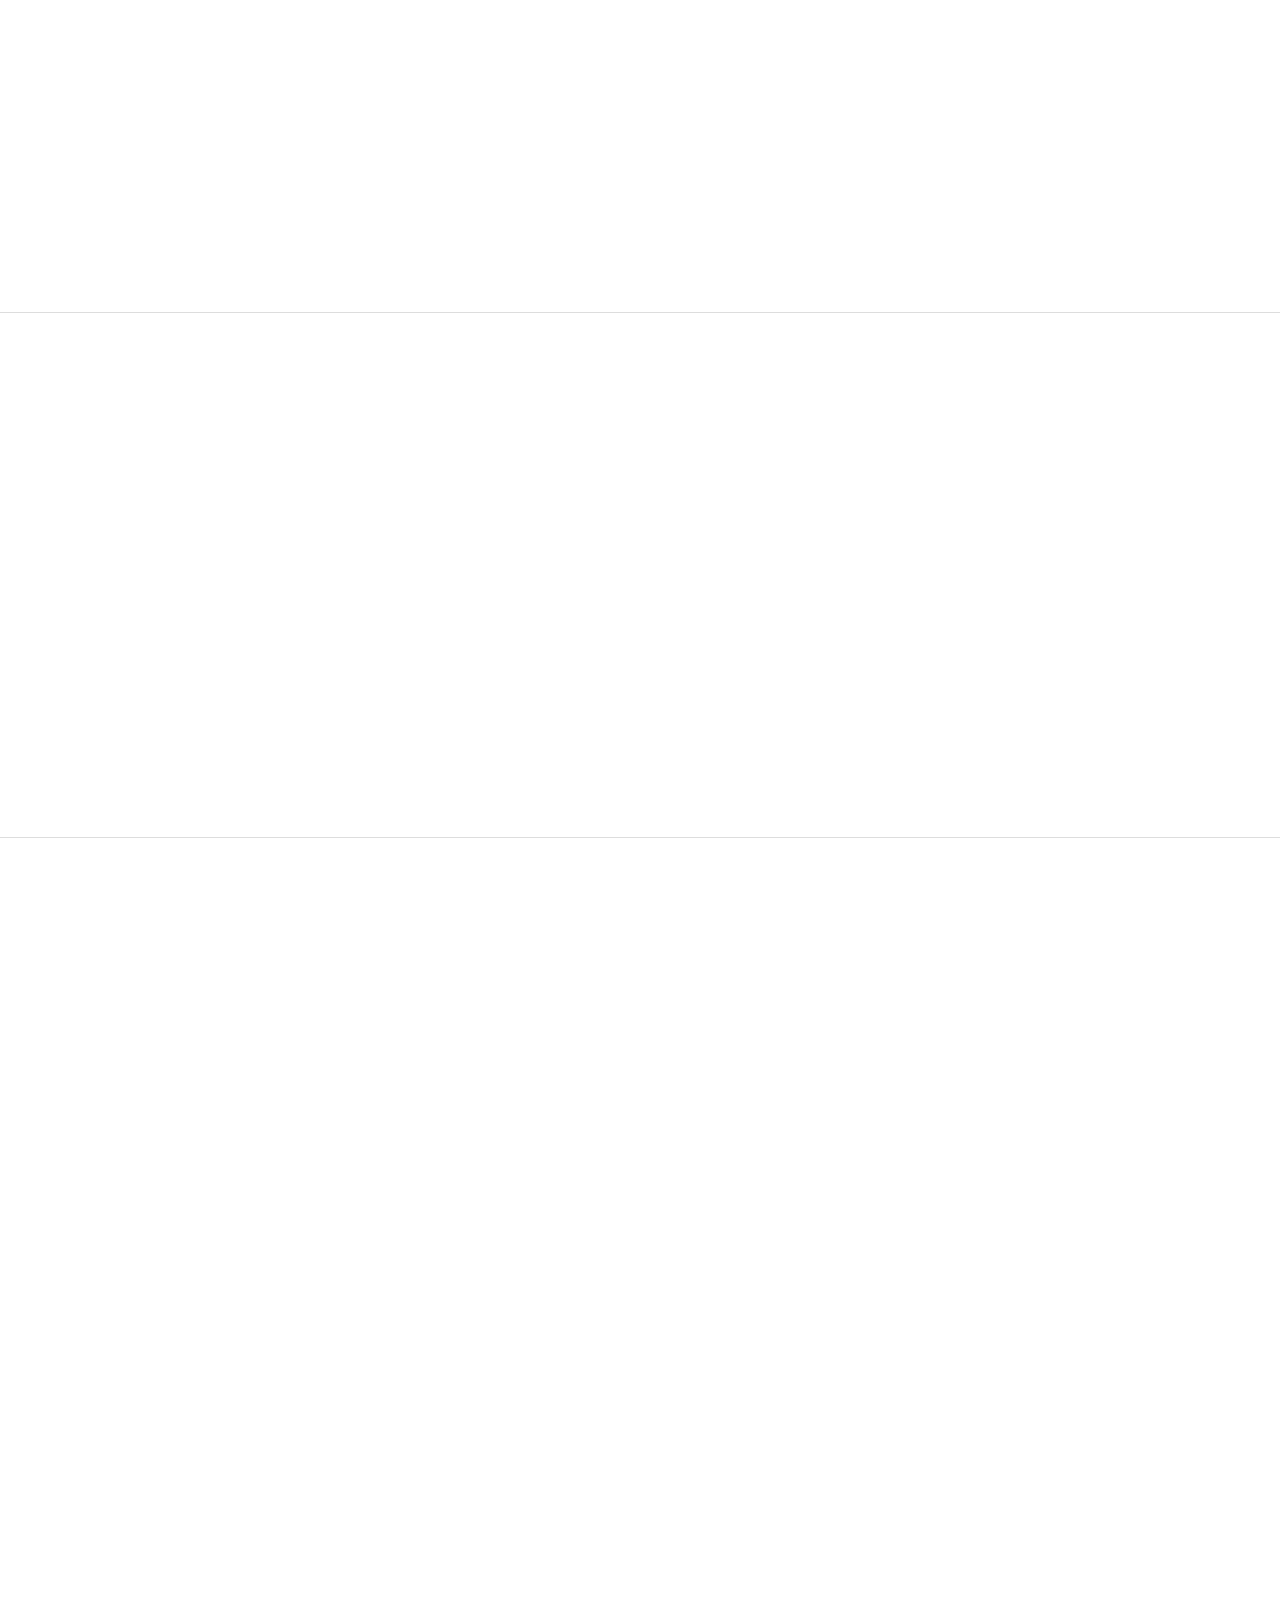
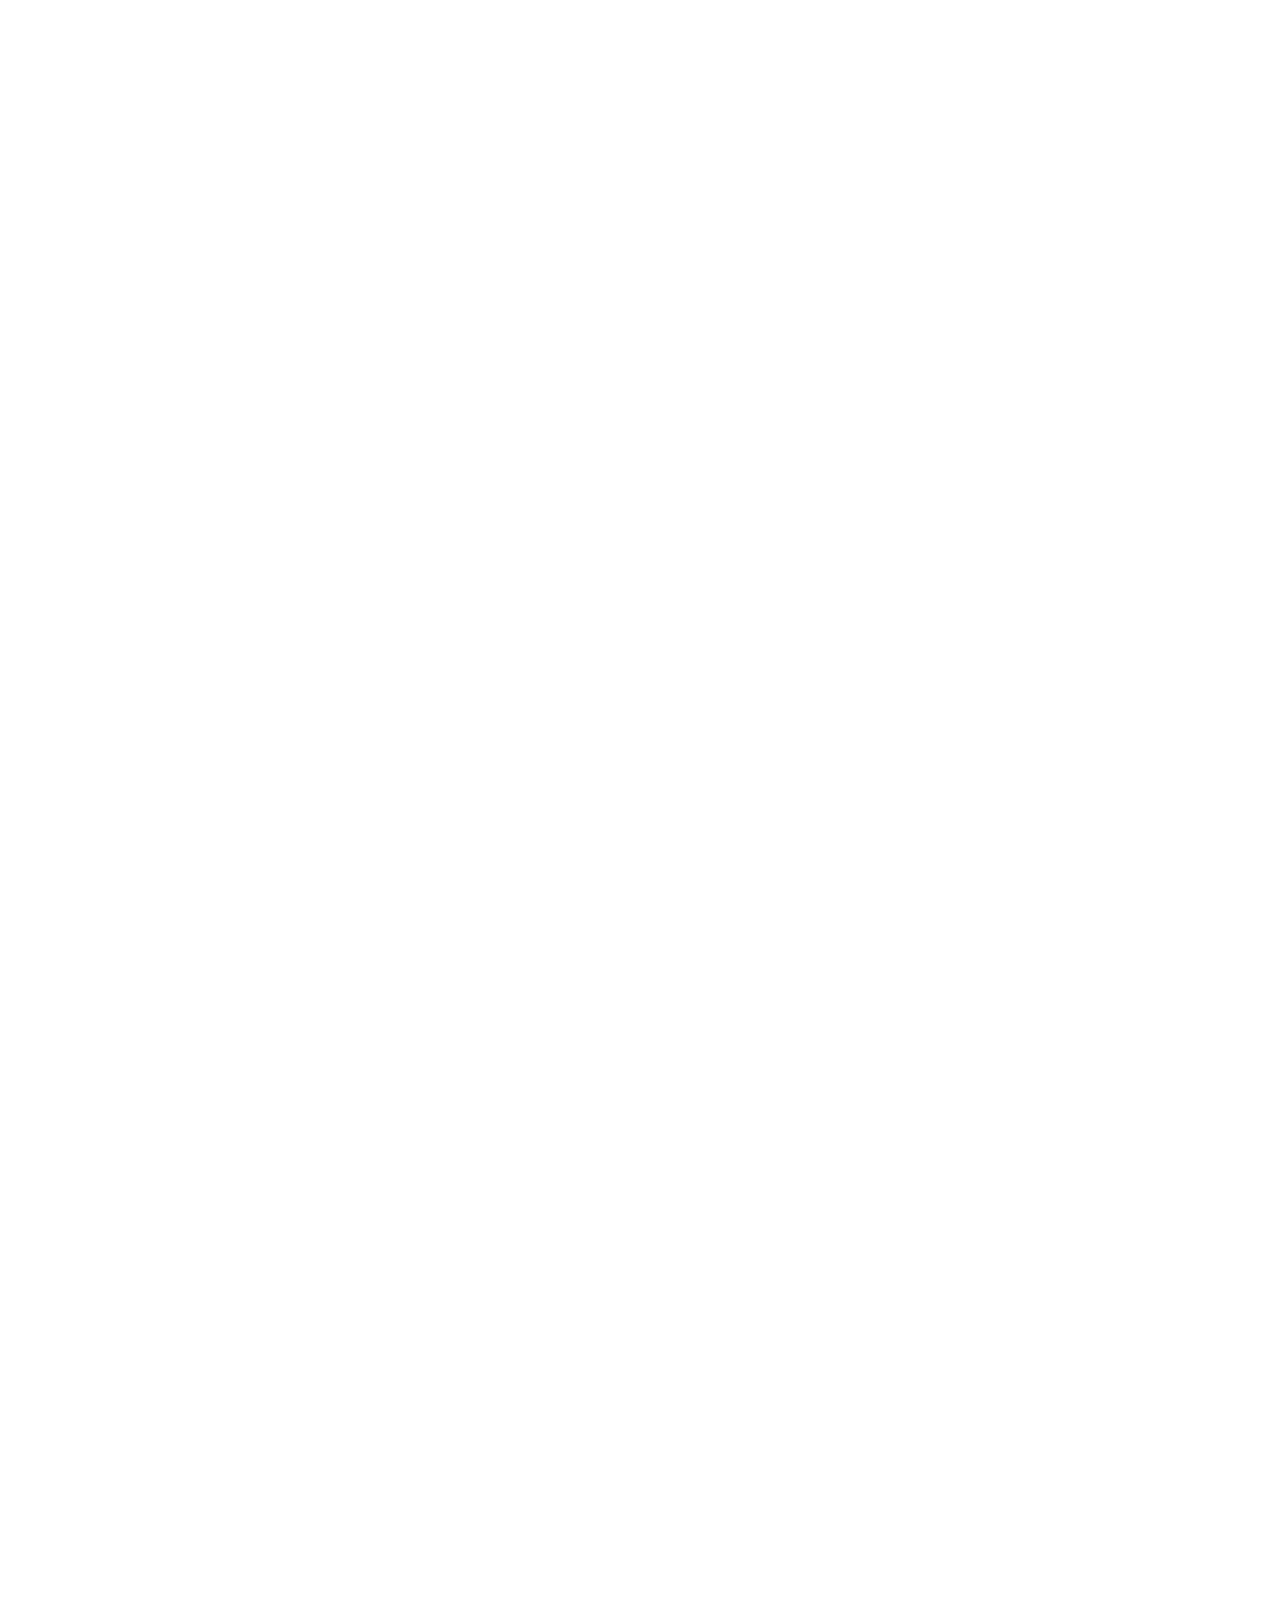
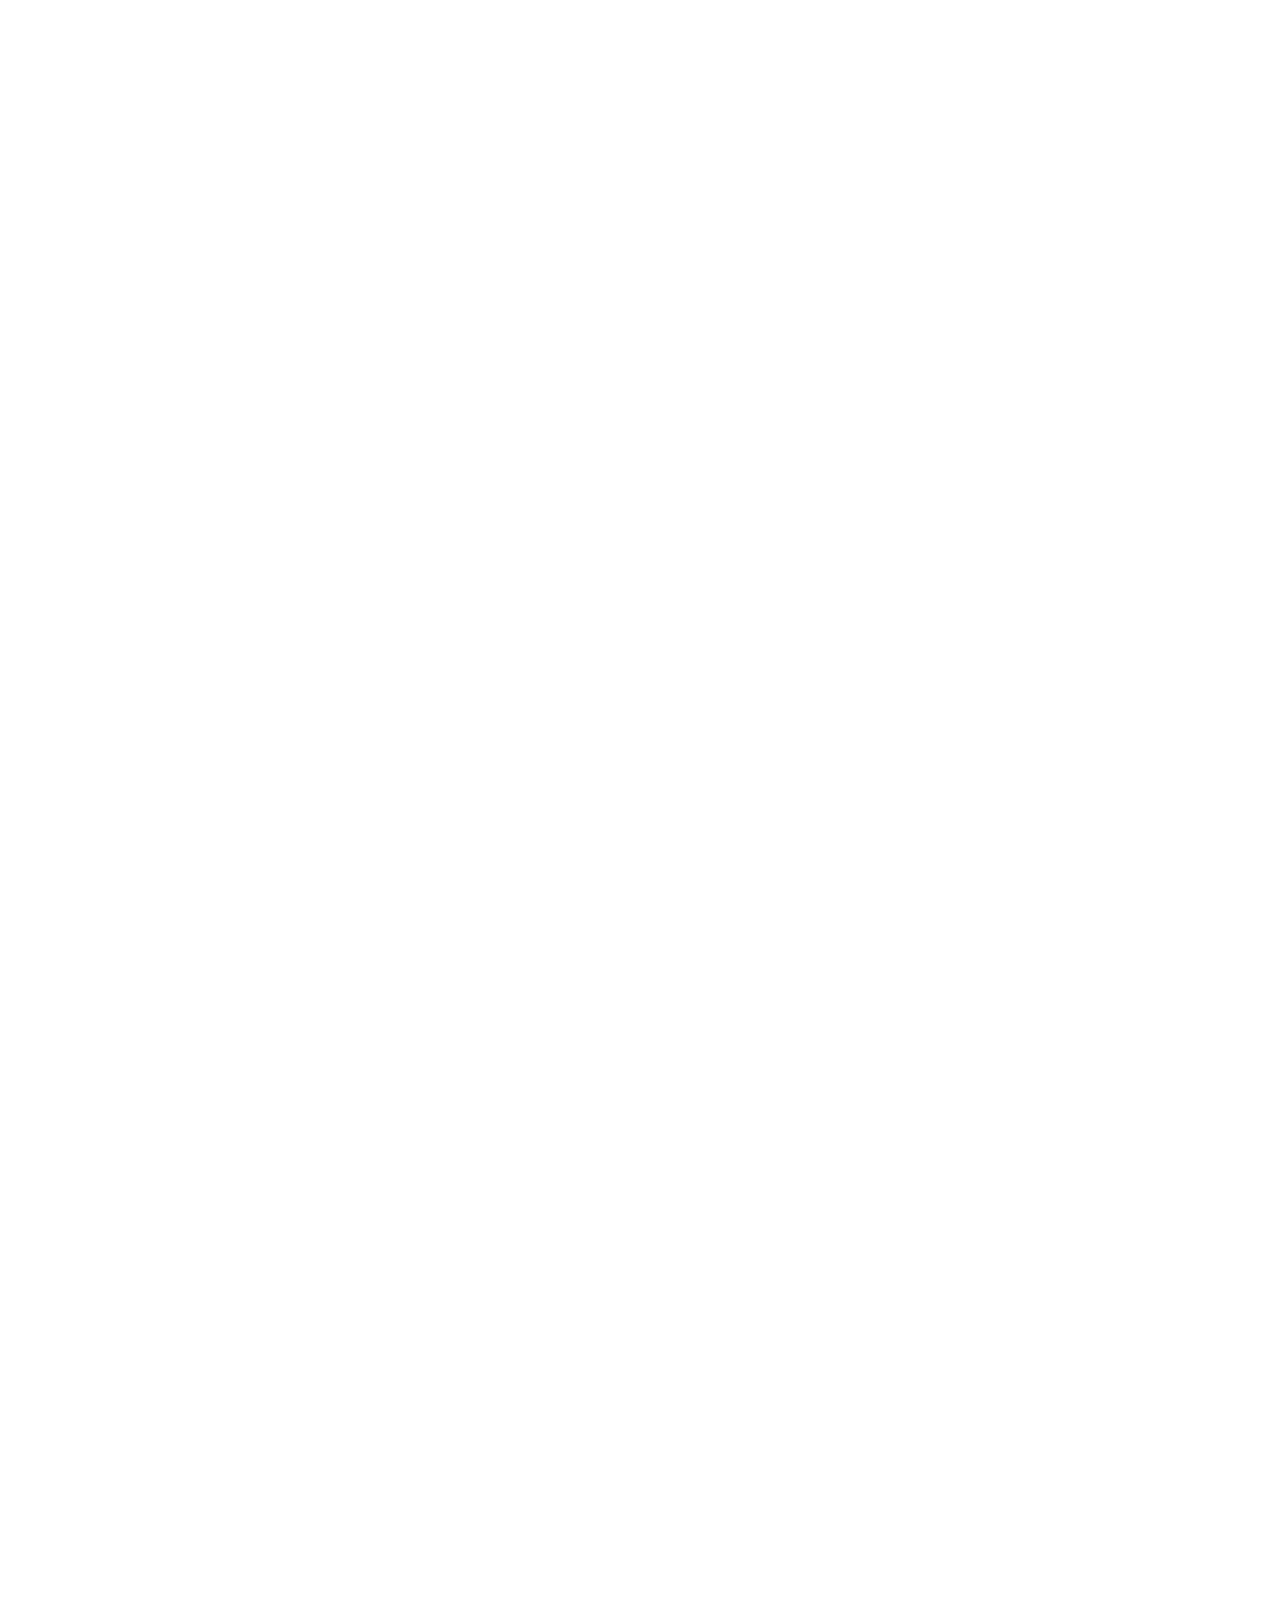
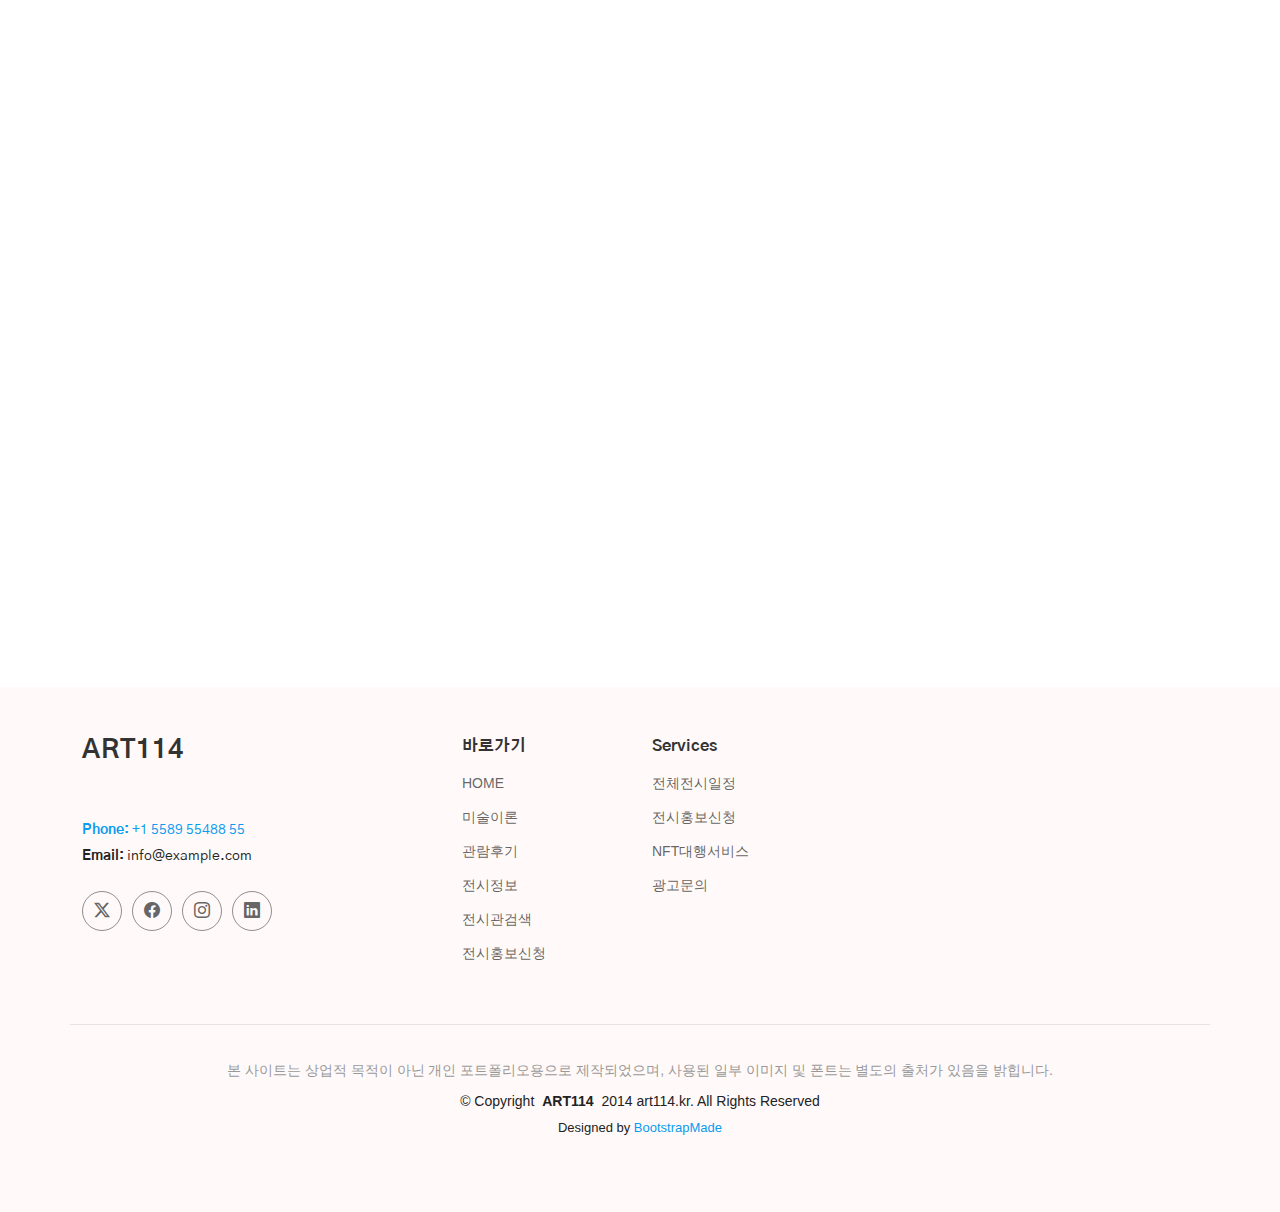
==== commit 77c57da1: "Add files via upload" ====
--- a/index.html
+++ b/index.html
@@ -9,8 +9,7 @@
   <meta content="전시회, 전시정보, 문화생활" name="keywords">
 
   <!-- Favicons -->
-  <link href="assets/img/favicon.png" rel="icon">
-  <link href="assets/img/apple-touch-icon.png" rel="apple-touch-icon">
+  <link href="assets/images/common/favion.png" rel="icon">
 
   <!-- Fonts -->
   <link rel="stylesheet" href="assets/css/font.css">
@@ -55,13 +54,15 @@
         </a>
 
         <nav id="navmenu" class="navmenu">
-          <ul>
+          <ul class="left_gnb">
             <li><a href="index.html">HOME</a></li>
             <li class="dropdown"><a href="portfolio-details.html">미술이론</a>
               <!-- <i class="bi bi-chevron-down toggle-dropdown"></i>-->
               <!-- <ul><li><a href="portfolio-details.html">자세히보기</ul> -->
             </li>
             <li><a href="index.html">관람후기</a></li>
+          </ul>
+          <ul class="right_gnb">
             <li class="dropdown"><a href="service-details.html">전시정보</a>
               <!-- <i class="bi bi-chevron-down toggle-dropdown"></i>-->
               <!-- <ul>
--- a/assets/css/main.css
+++ b/assets/css/main.css
@@ -1,6 +1,6 @@
 @charset "utf-8";
 
-/**
+/*
 * Template Name: Flexor
 * Template URL: https://bootstrapmade.com/flexor-fre-multipurpose-bootstrap-template/
 * Updated: Jun 29 2024 with Bootstrap v5.3.3
@@ -692,12 +692,6 @@
   color: #fff;
 }
 
-@media(max-width:px){
-  
-}
-
-
-
 /*--------------------------------------------------------------
 # Global Footer
 --------------------------------------------------------------*/
@@ -816,6 +810,7 @@
   margin-top: 6px;
   font-size: 13px;
 }
+.personal_notice {color: #999; padding: 10px 0;}
 
 /*--------------------------------------------------------------
 # Preloader
@@ -1088,12 +1083,14 @@
 #clients {
   background: #fff;
 }
+
 .clients .swiper-slide{
-  height: 50px;
+  width: 280px;
+  height: 60px;
 }
 .clients .swiper-slide img {
-  width: 100%;
-  height: 100%;
+  /* height: 100%; */
+  object-fit: cover;
   opacity: 0.5;
   transition: 0.3s;
   filter: grayscale(100);
@@ -1192,7 +1189,7 @@
   color: color-mix(in srgb, var(--default-color), transparent 10%);
   line-height: 24px;
   font-size: 14px;
-  margin-bottom: 0;
+  margin-bottom: 0;  
 }
 
 .alt-services .service-item:hover .details h3 {
@@ -1202,6 +1199,7 @@
 .alt-services .service-item:hover .img img {
   transform: scale(1.2);
 }
+
 
 /*--------------------------------------------------------------
 # Testimonials Section
@@ -1459,11 +1457,7 @@
   position: relative;
 }
 
-#team .container .row .col-lg-3:nth-child(even){
-  margin-top: 80px;
-}
-
-#team .container .row .col-lg-3::before{
+/* #team .container .row .col-lg-3::before{
   content: "";
   display: block;
   width: 2px;
@@ -1484,14 +1478,15 @@
   left: 50%;
   top: -170px;  
   transform: translateX(-50%);
-}
+} */
+
 .team .team-member {
   background-color: var(--surface-color);
   box-shadow: 3px 5px 5px rgb(120 120 120 / 20%);
   overflow: hidden;
   border-radius: 5px;
   position: relative;
-  height: 450px;
+  /* height: 450px; */
 }
 
 .team .team-member .member-img {
@@ -1585,22 +1580,24 @@
 padding: 20px 0;
 }
 
-.portfolio-details div .concept_tap li a{
+.portfolio-details div .concept_tap li a,
+.concept_tap li a.ctive{
   display: block;
   color: #222;
   font-size: 18px;
   padding: 10px 20px;
+  word-break: keep-all;
 }
 
 .portfolio-details div .concept_tap li a:hover{
   color: var(--accent-color);
 }
 
-/* .portfolio-details div .concept_tap li:hover>a, 
-.concept_tap .active, 
-.concept_tap .active:focus{
+.portfolio-details div .concept_tap li:hover > a, 
+.concept_tap.active, 
+.concept_tap.active:focus{
   color: var(--accent-color);
-} */
+}
 
 
 .portfolio-details .container .row .col-lg-8 > div {
@@ -1673,7 +1670,6 @@
 }
 
 
-
 @media(max-width:1200px){
   .portfolio-details .container .row .col-lg-4 .portfolio-description{
     display: none;
@@ -1681,6 +1677,12 @@
 .portfolio-details .container .row .col-lg-8 > div {
   height: 500px; padding: 10px 0;
 }
+}
+
+@media(max-width:780px){
+  .portfolio-details div .concept_tap li a {
+    font-size: 14px;
+  }
 }
 
 /*--------------------------------------------------------------
@@ -1745,7 +1747,9 @@
   border-color: var(--accent-color);
 }
 
-.service-details .services-list a:hover {
+.service-details .services-list a:hover,
+.service-details .services-list a-active
+{
   border-color: var(--accent-color);
   color: var(--accent-color);
 }
@@ -1763,6 +1767,10 @@
   flex-direction: column;
   justify-content: center;
   padding-bottom: 60px;
+}
+
+.col-lg-8.active{
+  display: block;
 }
 
 .service-details .row .col-lg-8 h3 {
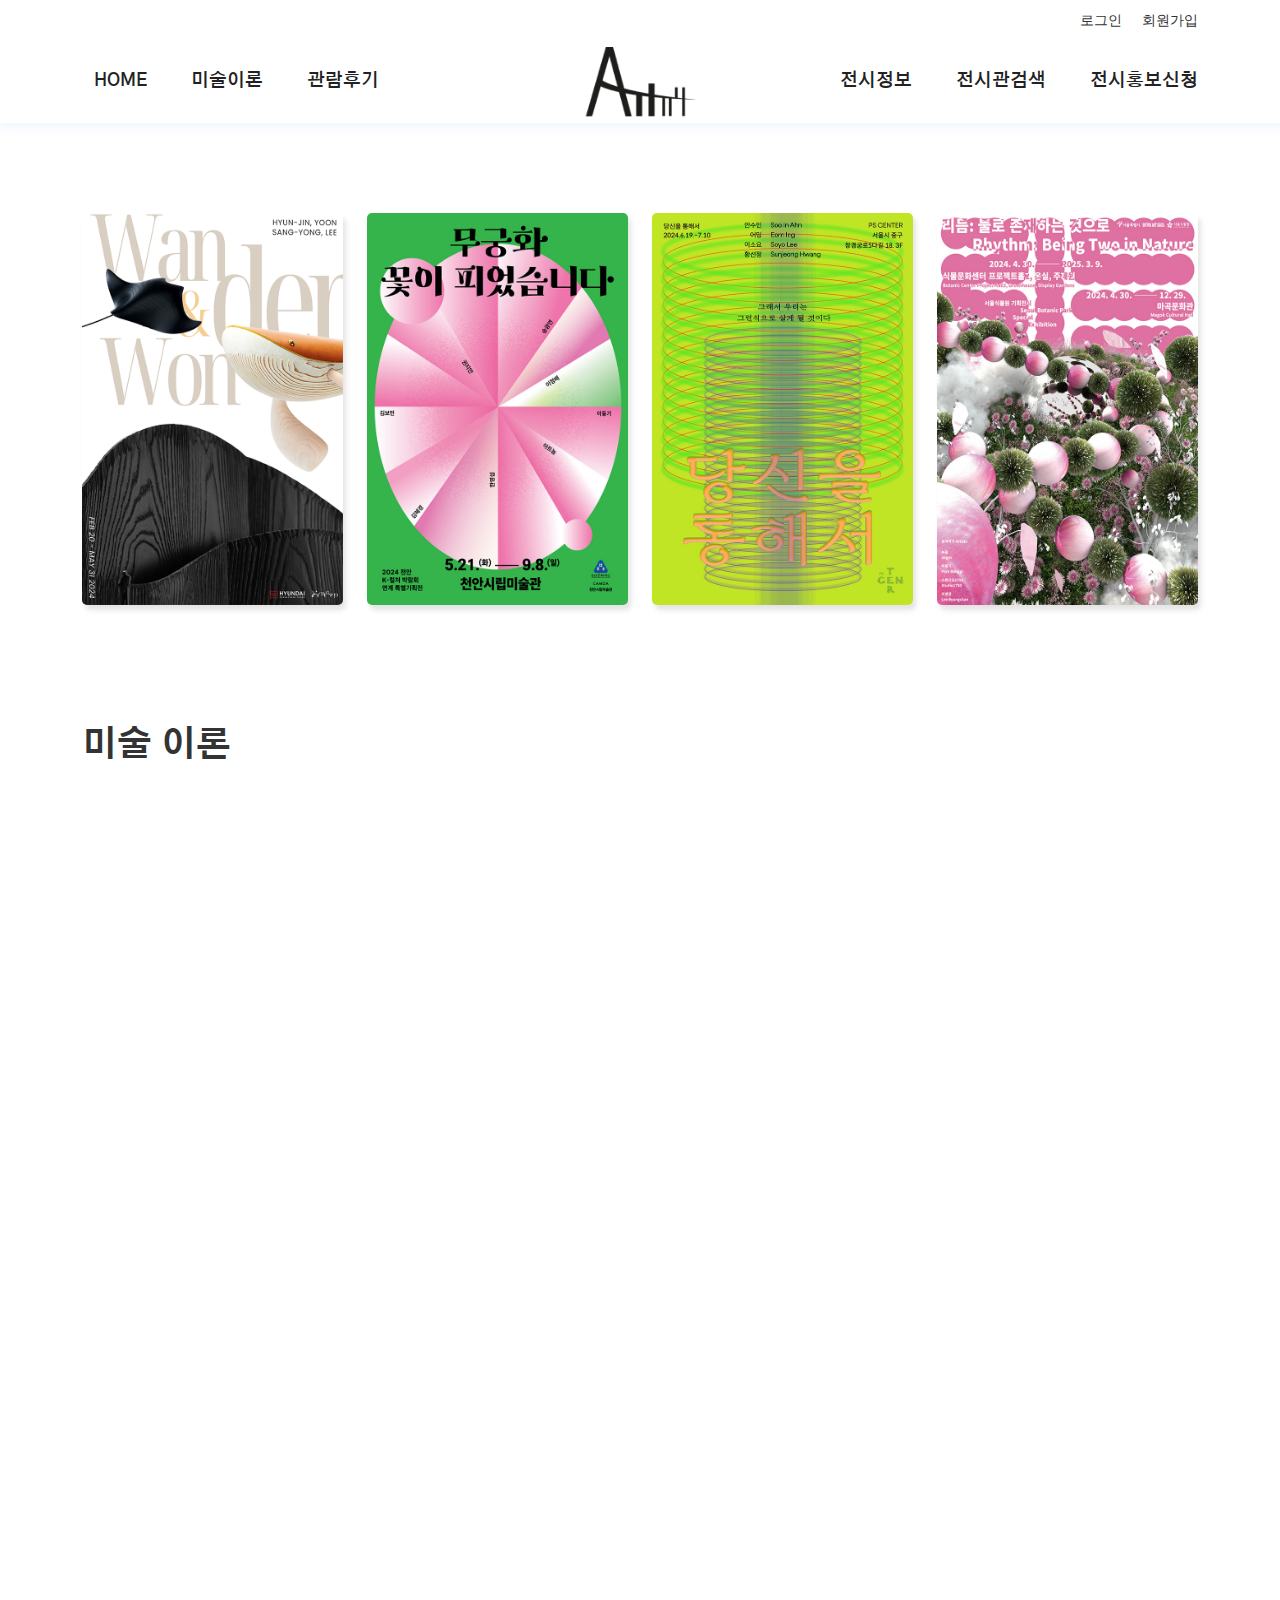
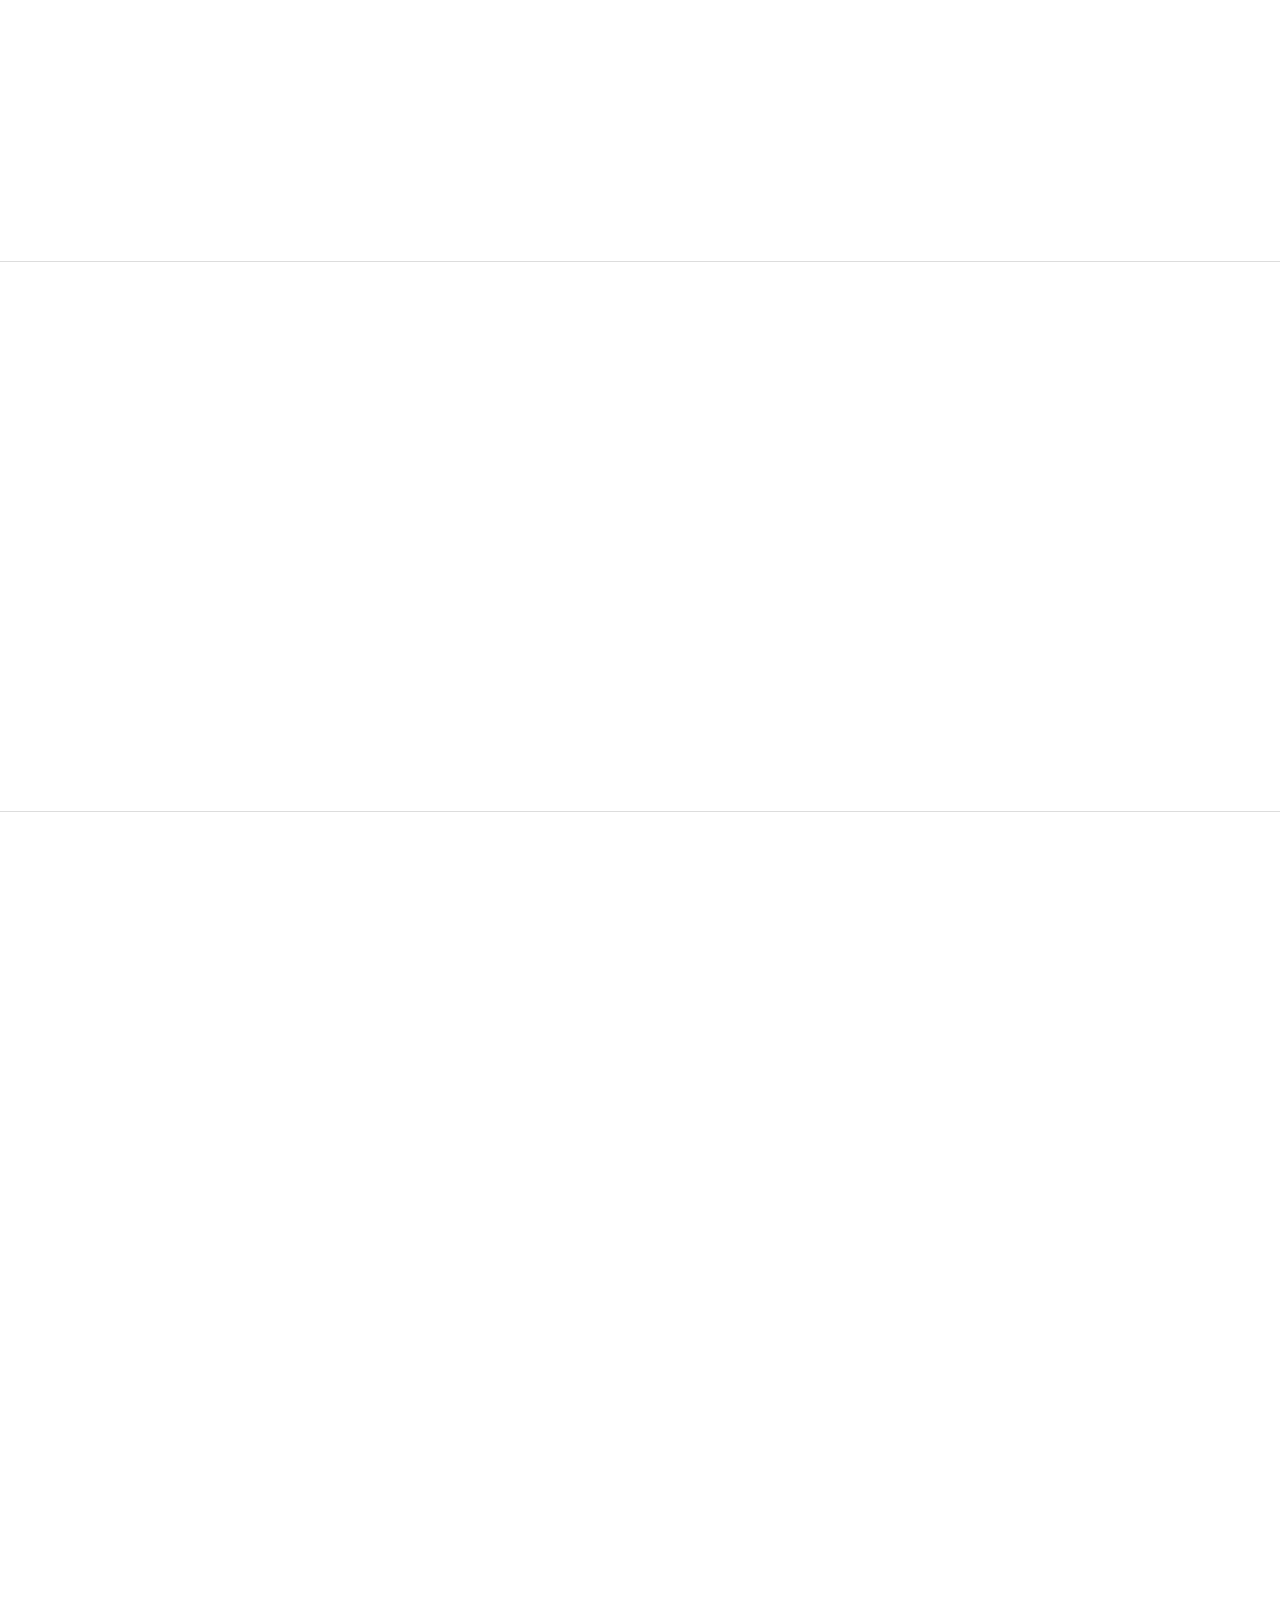
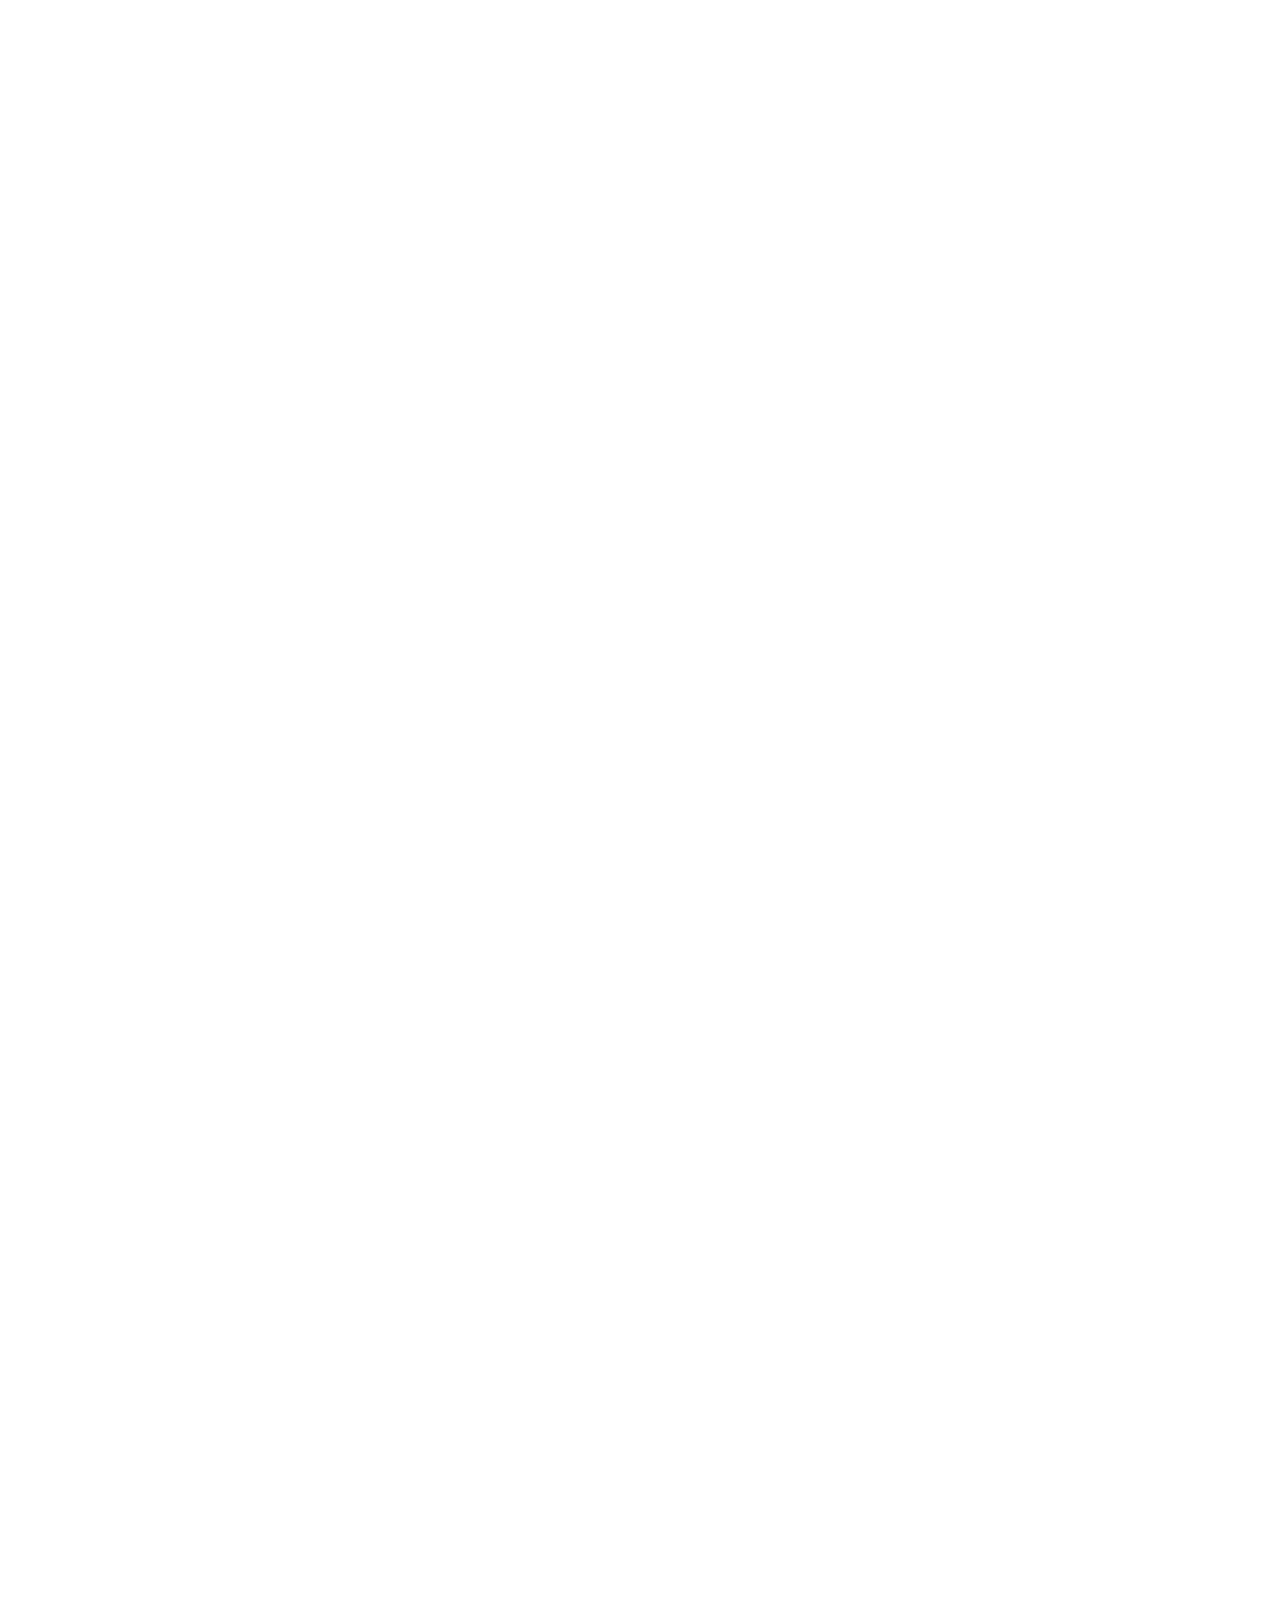
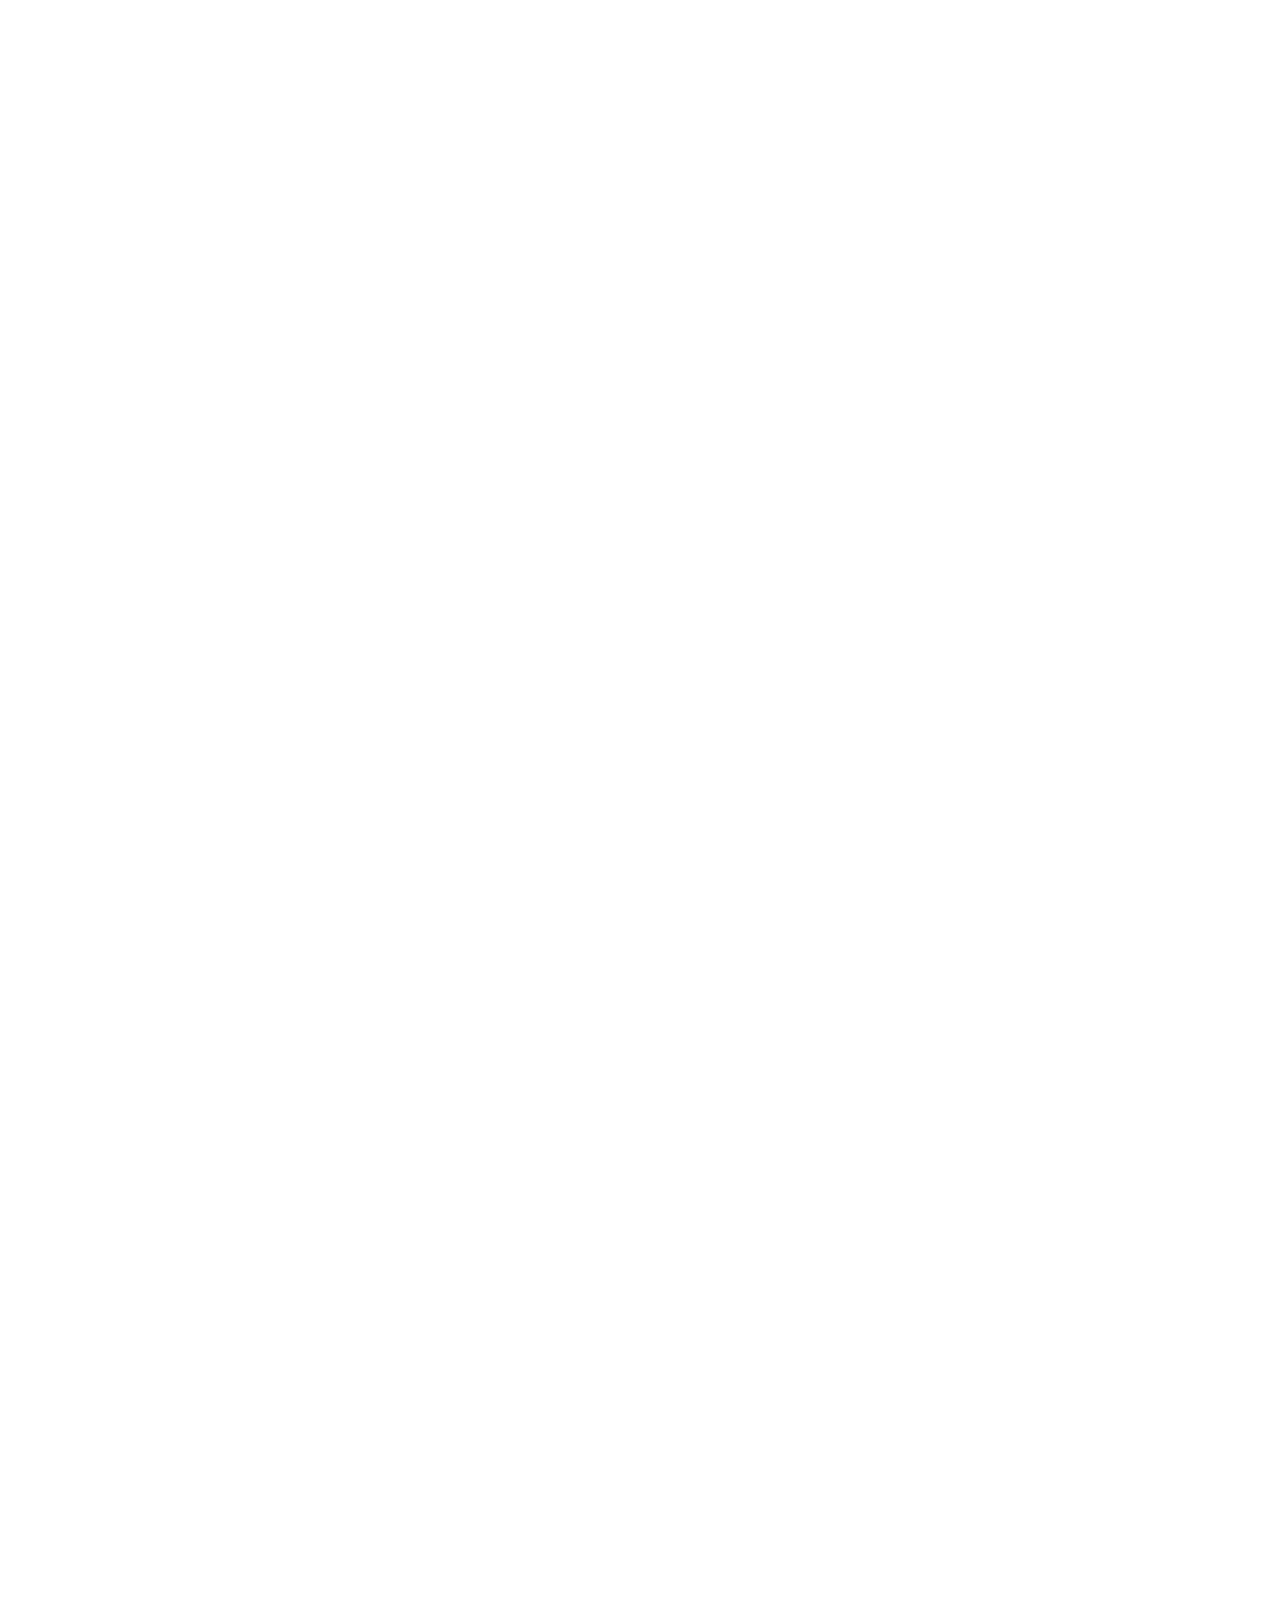
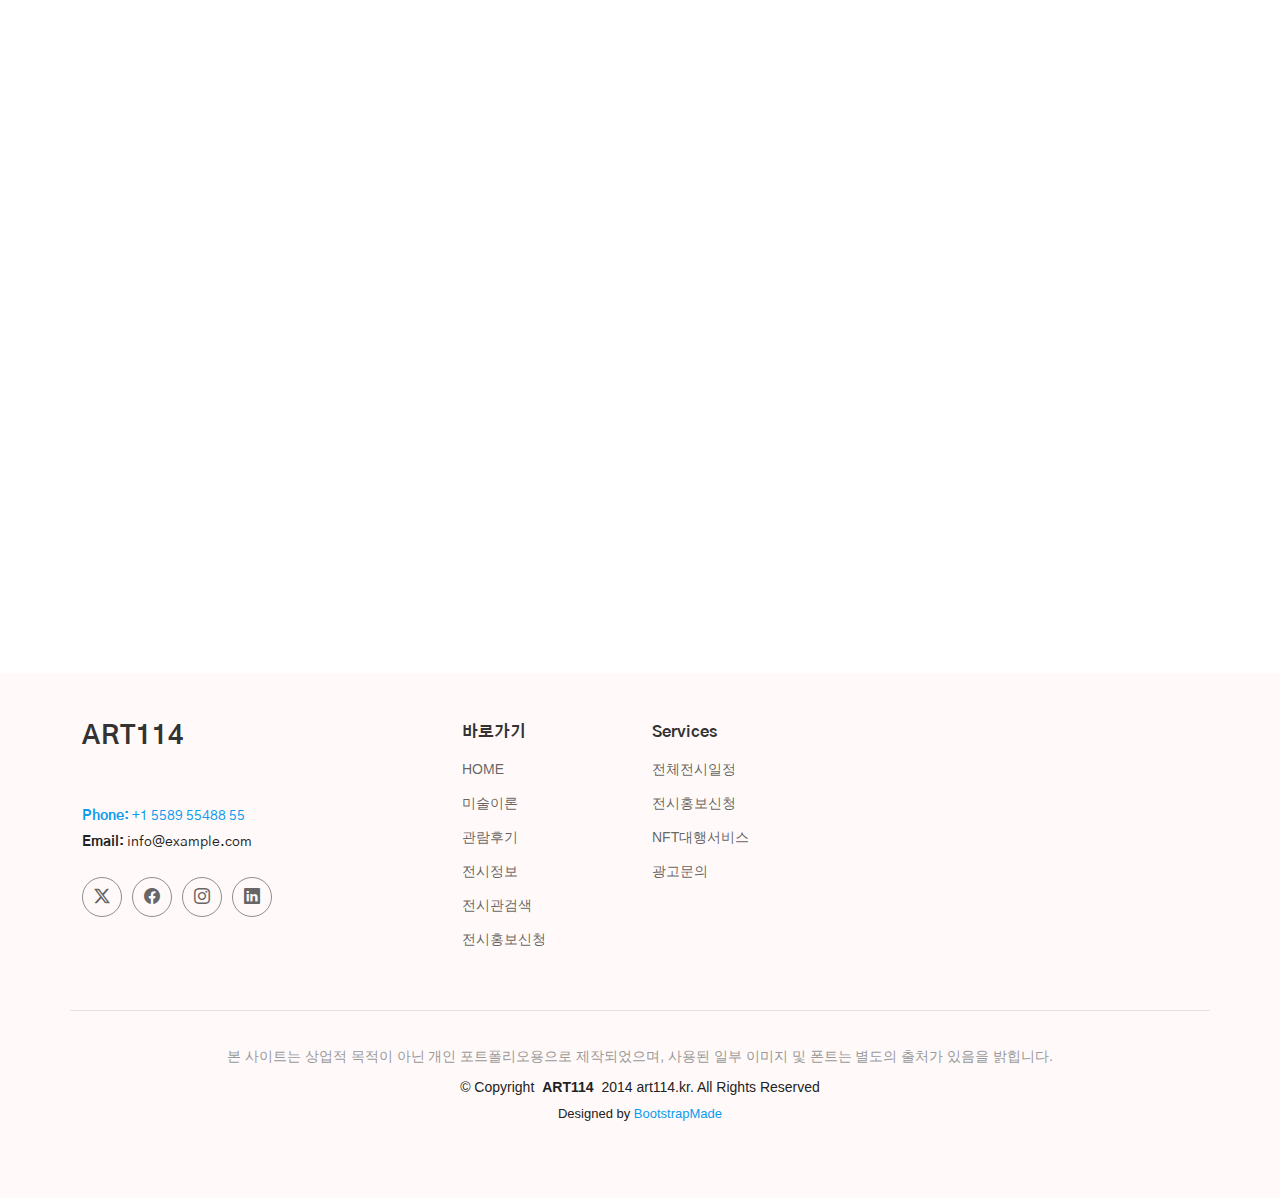
==== commit e1f1cd8e: "Add files via upload" ====
--- a/index.html
+++ b/index.html
@@ -63,7 +63,7 @@
             <li><a href="index.html">관람후기</a></li>
           </ul>
           <ul class="right_gnb">
-            <li class="dropdown"><a href="service-details.html">전시정보</a>
+            <li class="dropdown"><a href="blog.html">전시정보</a>
               <!-- <i class="bi bi-chevron-down toggle-dropdown"></i>-->
               <!-- <ul>
                 <li><a href="service-details.html">상세정보</li>
--- a/assets/css/main.css
+++ b/assets/css/main.css
@@ -12,7 +12,6 @@
 # Font & Color Variables
 # Help: https://bootstrapmade.com/color-system/
 --------------------------------------------------------------*/
-
 @media(max-width:768px){
 	#footer .call {pointer-events: initial;}
 }
@@ -38,11 +37,11 @@
 /* Nav Menu Colors - The following color variables are used specifically for the navigation menu. They are separate from the global colors to allow for more customization options */
 :root {
   --nav-color: #222;  /* The default color of the main navmenu links */
-  --nav-hover-color: #ff5821; /* Applied to main navmenu links when they are hovered over or active */
+  --nav-hover-color: #0b9bef; /* Applied to main navmenu links when they are hovered over or active */
   --nav-mobile-background-color: #ffffff; /* Used as the background color for mobile navigation menu */
   --nav-dropdown-background-color: #ffffff; /* Used as the background color for dropdown items that appear when hovering over primary navigation items */
-  --nav-dropdown-color: #999; /* Used for navigation links of the dropdown items in the navigation menu. */
-  --nav-dropdown-hover-color: #ff5821; /* Similar to --nav-hover-color, this color is applied to dropdown navigation links when they are hovered over. */
+  --nav-dropdown-color: #888; /* Used for navigation links of the dropdown items in the navigation menu. */
+  --nav-dropdown-hover-color: #0b9bef; /* Similar to --nav-hover-color, this color is applied to dropdown navigation links when they are hovered over. */
 }
 
 /* Color Presets - These classes override global colors when applied to any section or element, providing reuse of the sam color scheme. */
@@ -276,12 +275,11 @@
 }
 
 .header .logo {
-  line-height: 1;
+  position: absolute; left: 50%; top: 50%; transform: translate(-50%, -50%);
 }
 
 .header .logo img {
-  max-height: 36px;
-  margin-right: 8px;
+  max-height: 70px;
 }
 
 .header .logo h1 {
@@ -301,9 +299,25 @@
   overflow: hidden;
 }
 
+@media (max-width: 760px) {
+  .header .topbar {height: 0;}
+  .header .logo img {max-height: 50px;}
+}
+
 /*--------------------------------------------------------------
 # Navigation Menu
 --------------------------------------------------------------*/
+#navmenu {
+  width: 100%; 
+  display: flex; 
+  justify-content: space-between;
+  }
+
+  .left_gnb, .right_gnb {
+    display: flex;
+    gap: 20px;
+  }
+
 /* Navmenu - Desktop */
 @media (min-width: 1200px) {
   .navmenu {
@@ -326,9 +340,9 @@
     .navmenu a:focus {
     color: #222;
     padding: 18px 12px;
-    font-size: 15px;
+    font-size: 18px;
     font-family: var(--nav-font);
-    font-weight: 400;
+    font-weight: 600;
     display: flex;
     align-items: center;
     justify-content: space-between;
@@ -450,7 +464,7 @@
     display: none;
     position: absolute;
     inset: 60px 20px 20px 20px;
-    padding: 10px 0;
+    padding: 50px 45px;
     margin: 0;
     border-radius: 6px;
     background-color: var(--nav-mobile-background-color);
@@ -677,7 +691,7 @@
 }
 
 .contact .php-email-form button[type=submit] {
-  color: #222;
+  color: var(--accent-color);
   background: #fff;
   border: 0;
   padding: 10px 30px;
@@ -856,7 +870,7 @@
   opacity: 0;
   right: 5%;
   top: 90%;
-  z-index: 99999;
+  z-index: 999;
   background-color: var(--accent-color);
   width: 44px;
   height: 44px;
@@ -955,7 +969,7 @@
 }
 
 .section-title h2 {
-  font-size: 32px;
+  font-size: 35px;
   font-weight: 700;
   margin-bottom: 15px;
 }
@@ -999,11 +1013,11 @@
   z-index: 3;
 }
 
-.hero .welcome h2 {
+/* .hero .welcome h2 {
   margin: 0;
   font-size: 48px;
   font-weight: 700;
-}
+} */
 
 .hero .welcome p {
   font-size: 24px;
@@ -1144,10 +1158,11 @@
 # Alt Services Section
 --------------------------------------------------------------*/
 .alt-services h2{
-  font-weight: 600; 
-  font-size: 32px;
+  font-weight: 700; 
+  font-size: 35px;
   margin-bottom: 30px;
 }
+
 .alt-services .img {
   height: 400px;
   border-radius: 8px;
@@ -1246,9 +1261,9 @@
 }
 
 .testimonials .testimonial-item h3 {
-  font-size: 20px;
+  font-size: 32px;
   font-weight: 600;
-  margin: 10px 0 5px 0;
+  margin: 20px 0 5px 0;
   color: #222;
 }
 
@@ -1344,10 +1359,10 @@
   border: 1px solid #fff;
   cursor: pointer;
   display: inline-block;
-  padding: 9px 20px 10px 20px;
+  padding: 11px 20px 9px;
   margin: 0;
   font-size: 15px;
-  font-weight: 500;
+  font-weight: 400;
   line-height: 1;
   margin-bottom: 5px;
   border-radius: 50px;
@@ -1659,7 +1674,7 @@
 }
 
 .portfolio-details .portfolio-description h2 {
-  font-size: 26px;
+  font-size: 35px;
   font-weight: 700;
   margin-bottom: 20px;
 }
@@ -1720,10 +1735,17 @@
   top: 5%;
   right: 0;
   width: calc(20% - 20px);
-  margin: 0  0 20px 30px;
   background-color: var(--surface-color);
   padding: 10px;
   border: 1px solid color-mix(in srgb, var(--default-color), transparent 90%);
+  z-index: 99;
+}
+
+#service-details .container .num-list {
+  width: 100%;
+  display: flex;
+  justify-content: space-between;
+  display: none;
 }
 
 .service-details .services-list a {
@@ -1846,6 +1868,27 @@
   width: 100%;
 }
 
+
+@media(max-width: 980px){
+  .service-details .container {
+    flex-direction: column;
+  }
+  #service-details .container .num-list {
+    display: block;
+  }
+  .service-details div.text-list {
+    display: none;
+  }
+  .service-details .services-list a{
+    width: 100%;
+  }
+}
+
+@media(max-width: 768px){
+  #service-details .container .num-list {
+    display: none;}
+}
+
 /*--------------------------------------------------------------
 # Starter Section Section
 --------------------------------------------------------------*/
@@ -1870,15 +1913,26 @@
   overflow: hidden;
 }
 
+.img-fluid {
+  width: 100%;
+}
+
+.blog-posts .post-meta {
+  display: flex;
+  align-items: center;
+  justify-content: space-between;
+}
+
 .blog-posts .post-category {
-  font-size: 16px;
+  font-size: 14px;
+  font-weight: 500;
   color: color-mix(in srgb, var(--default-color), transparent 40%);
-  margin-bottom: 10px;
+  margin-bottom: 2px;
 }
 
 .blog-posts .title {
-  font-size: 20px;
-  font-weight: 700;
+  font-size: 14px;
+  font-weight: 400;
   padding: 0;
   margin: 0 0 20px 0;
 }
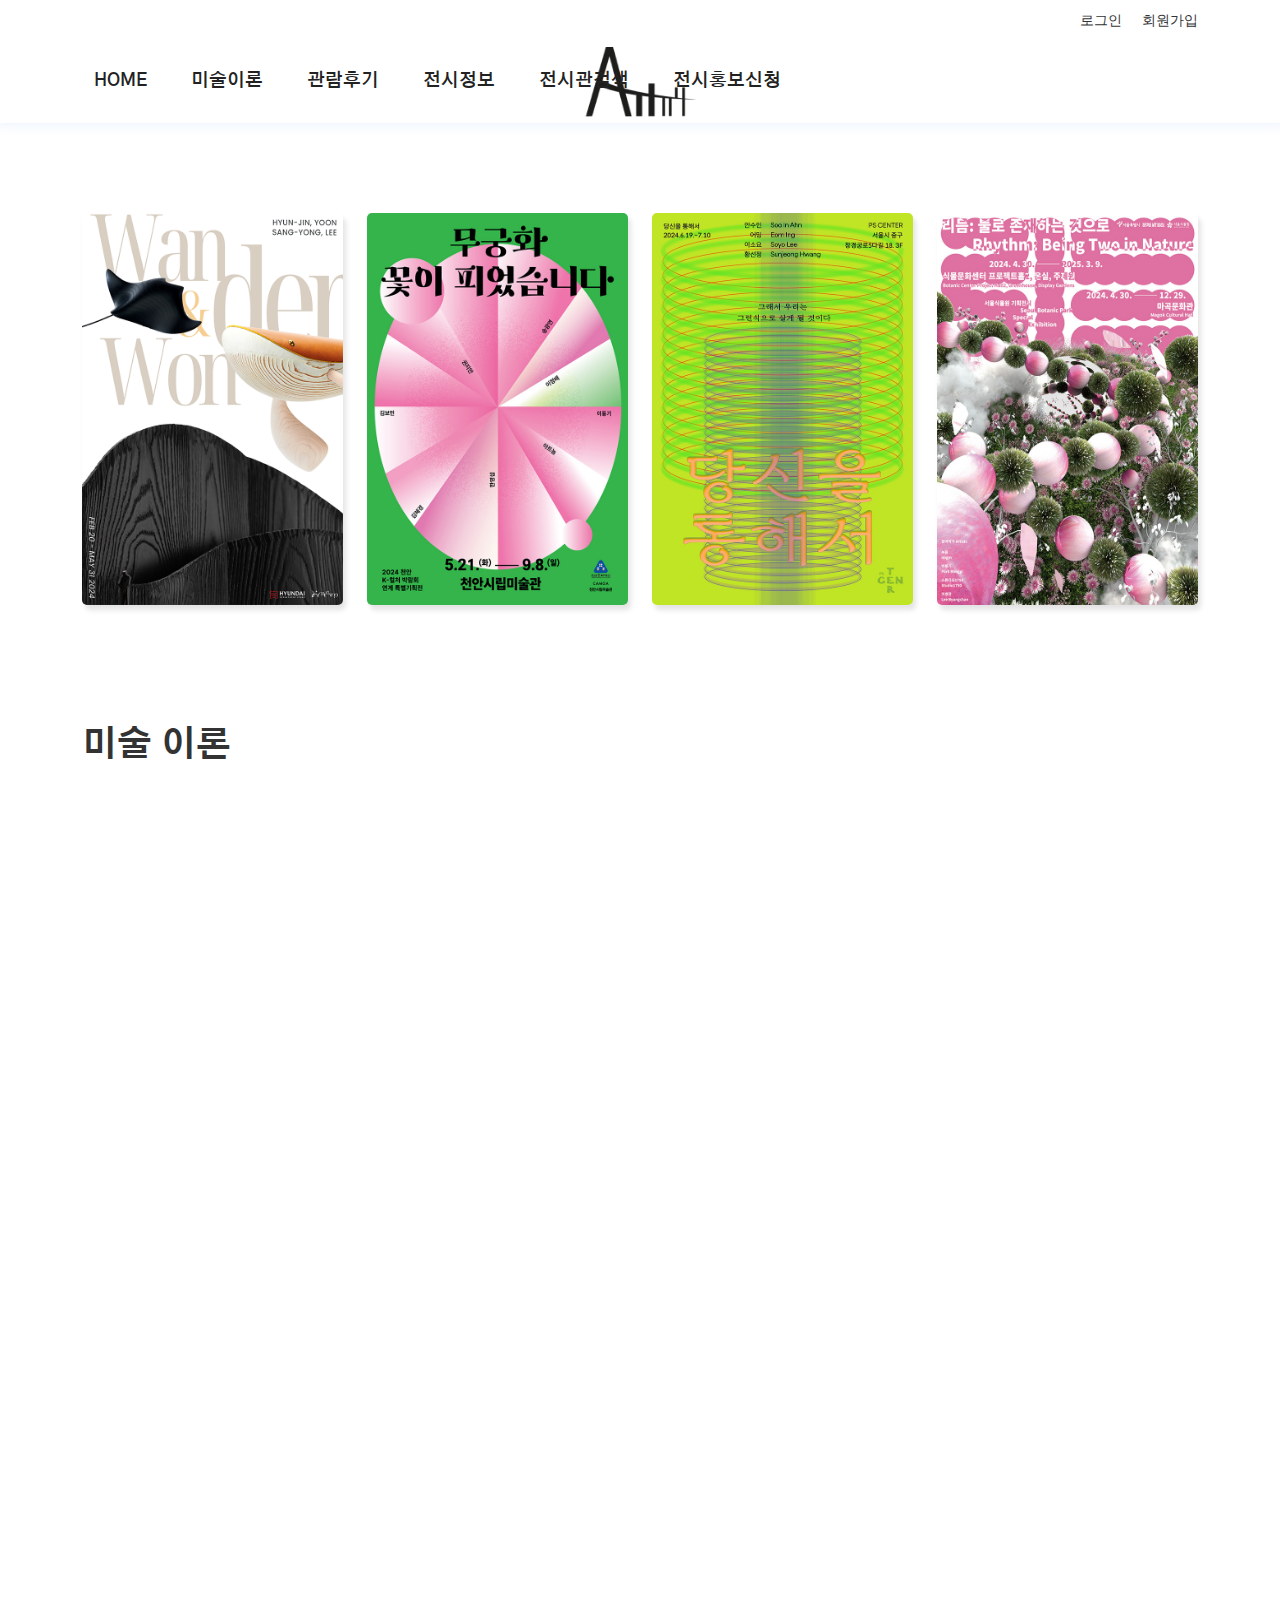
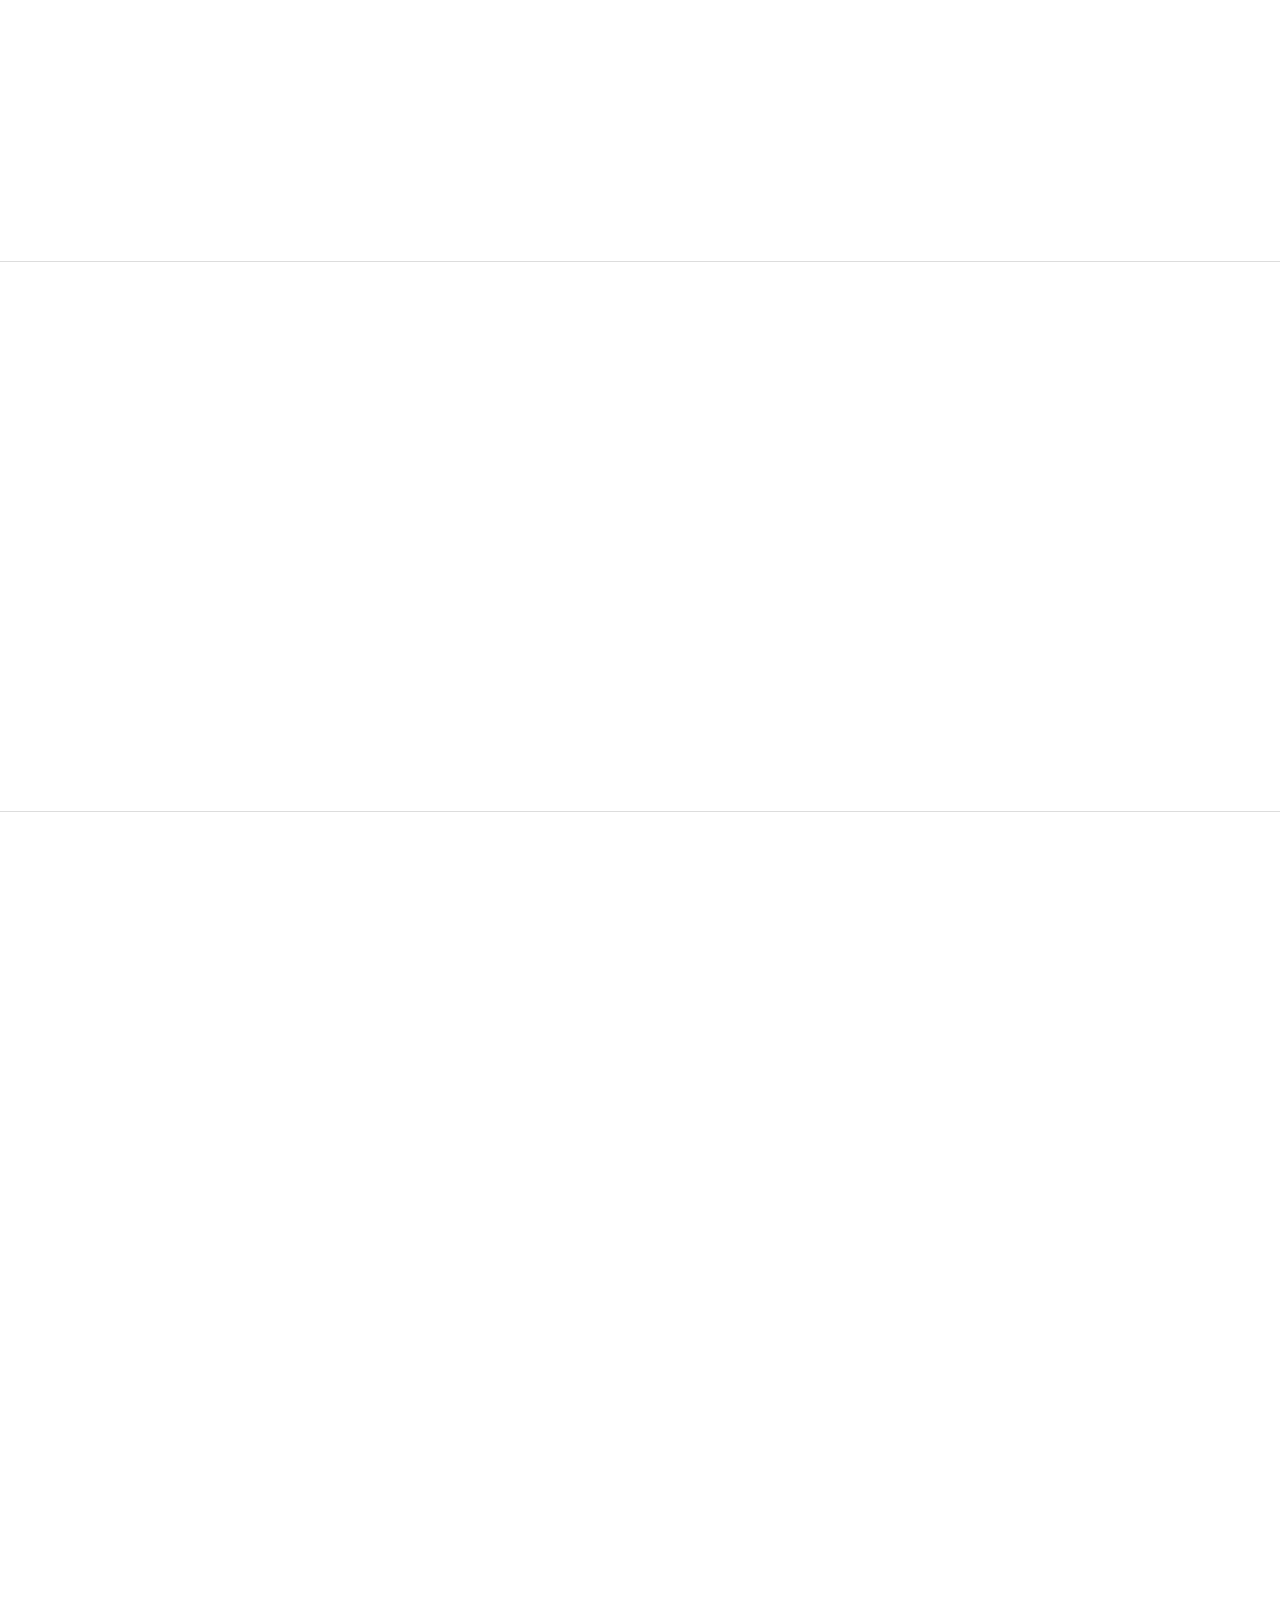
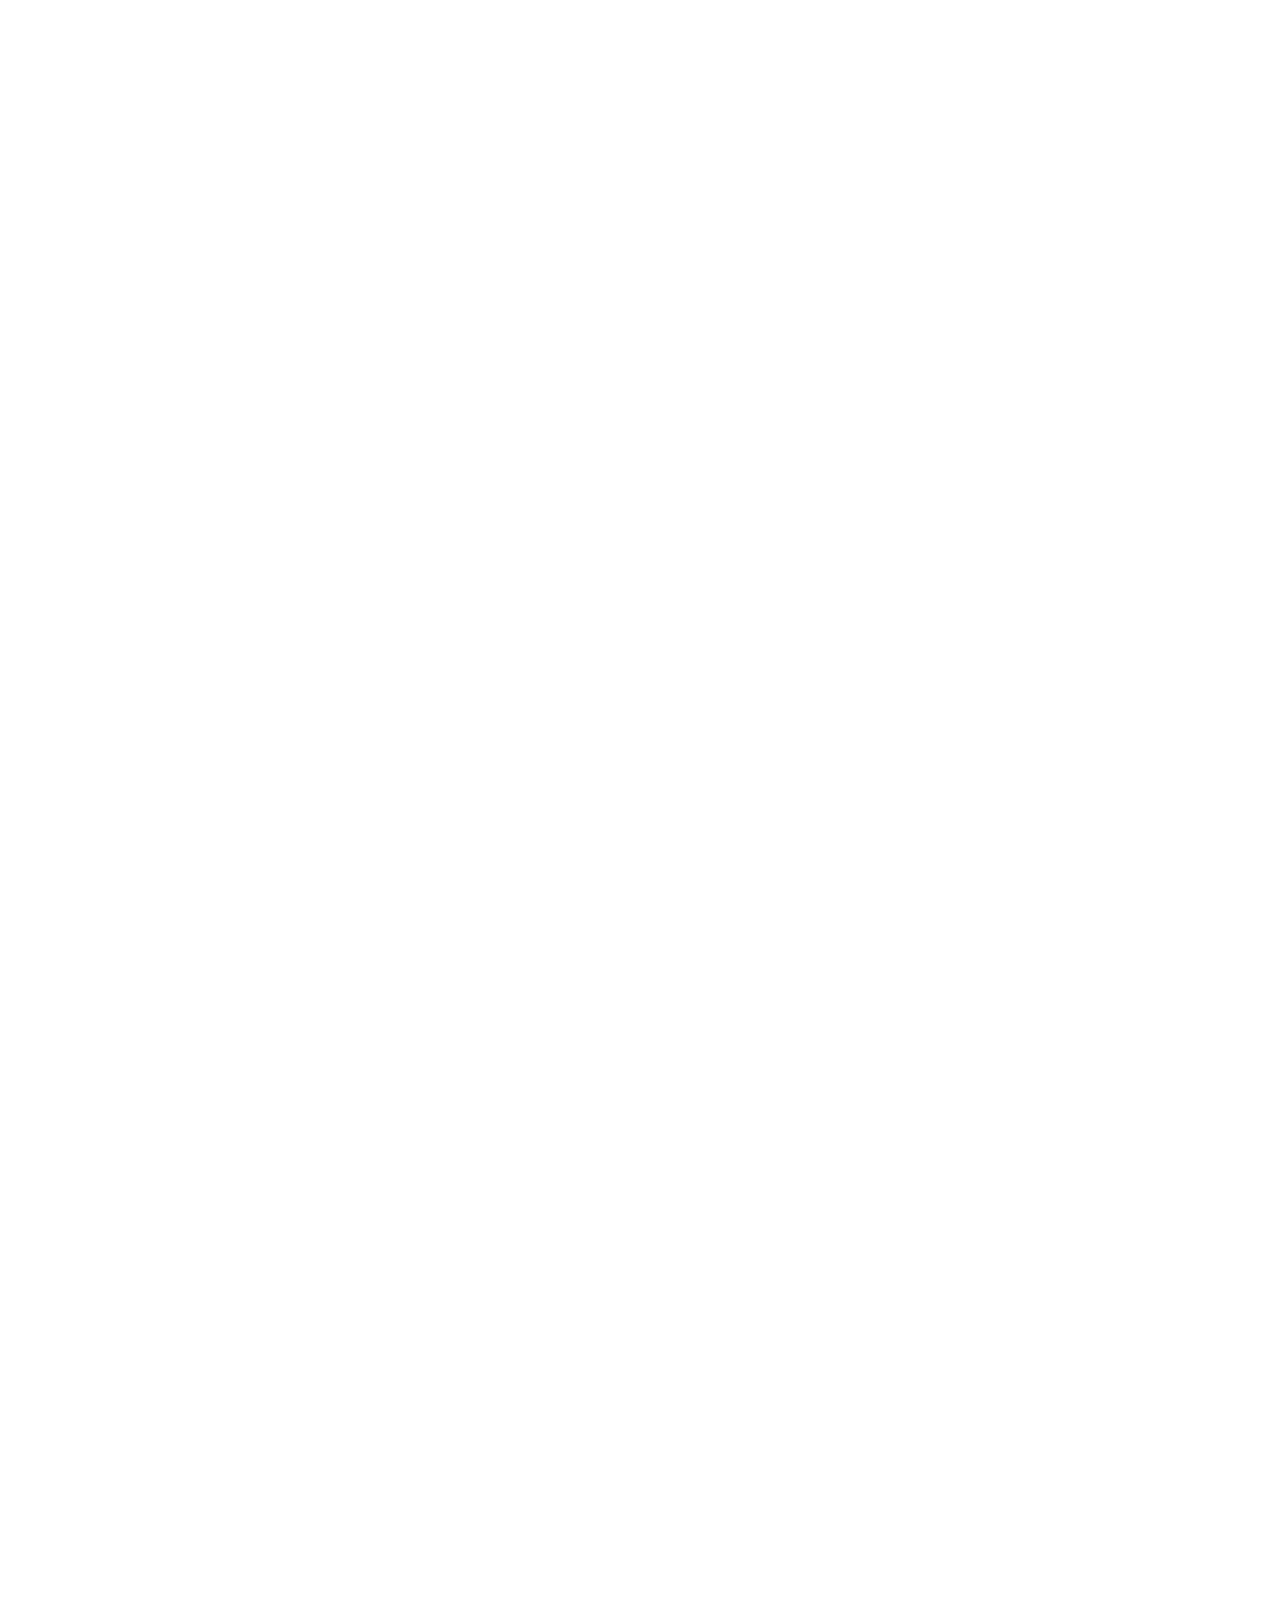
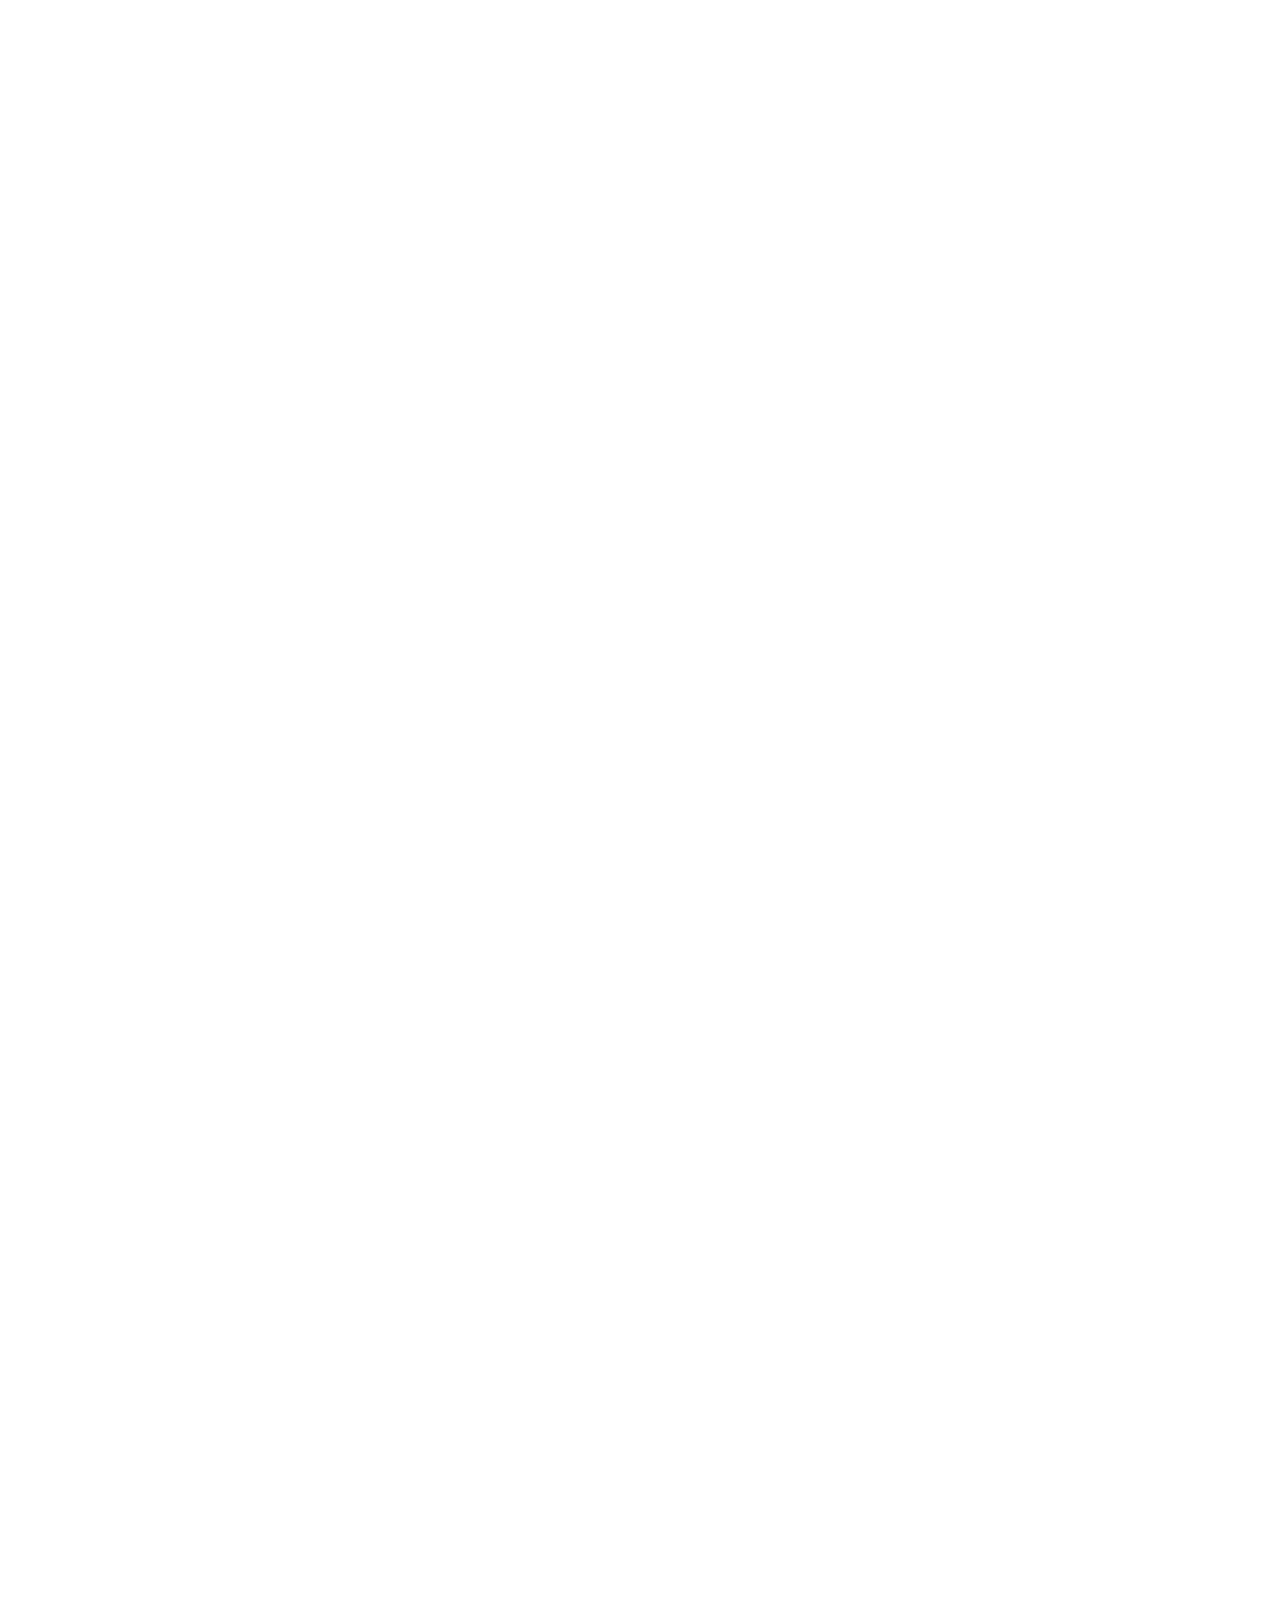
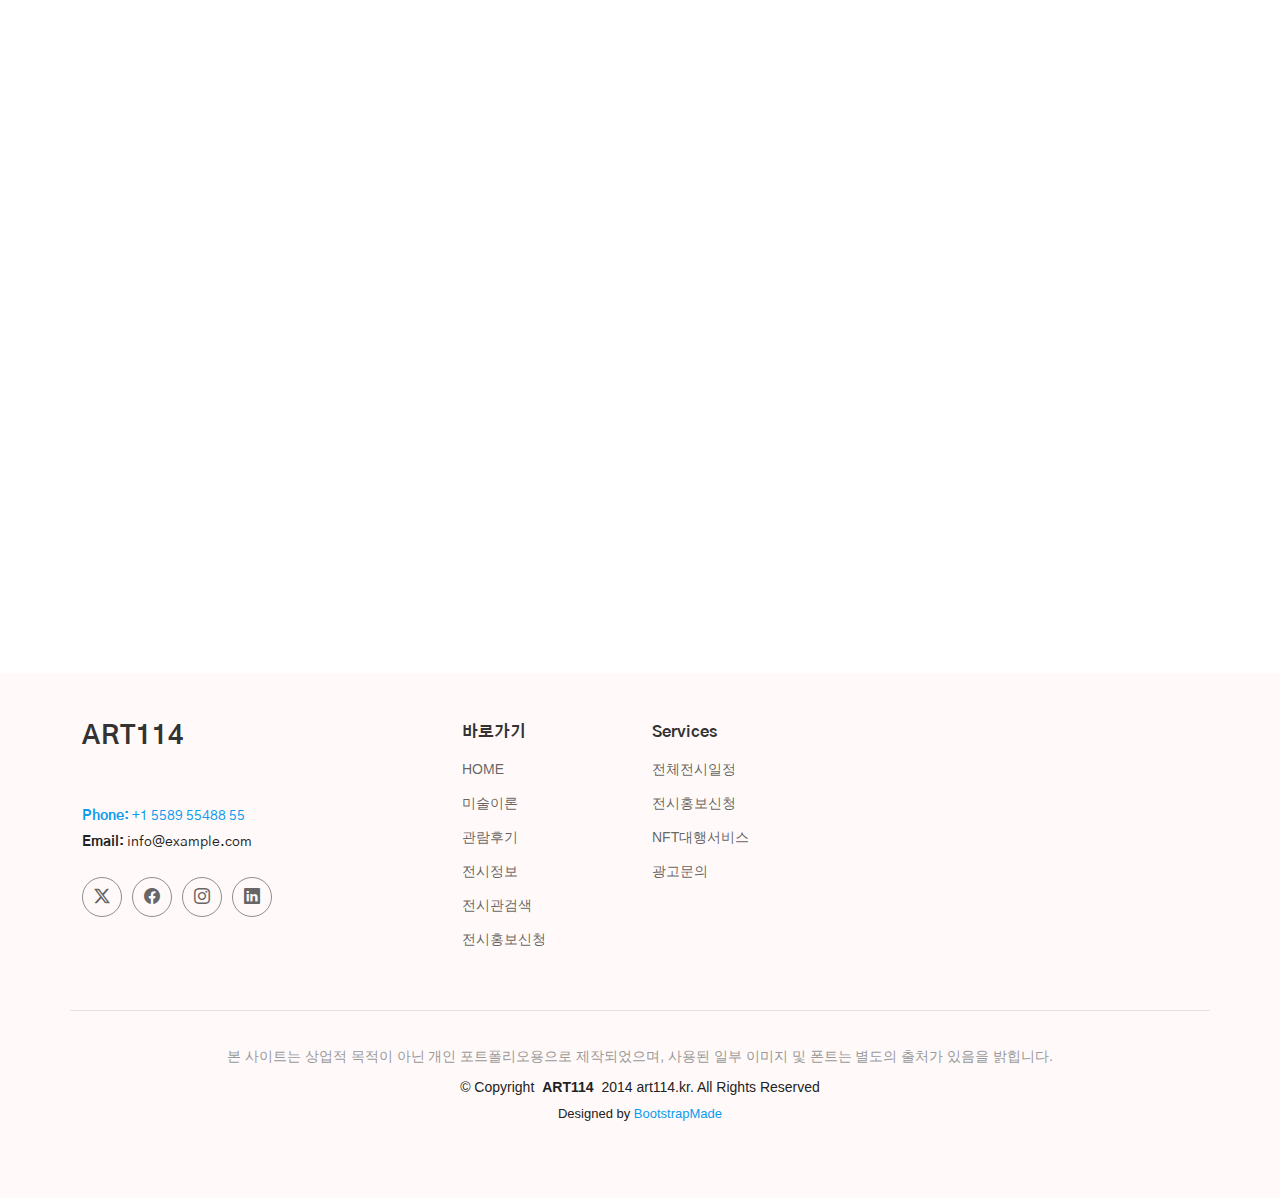
==== commit 99abb380: "Add files via upload" ====
--- a/index.html
+++ b/index.html
@@ -54,24 +54,18 @@
         </a>
 
         <nav id="navmenu" class="navmenu">
-          <ul class="left_gnb">
+          <!-- <div class="nav_wrap"> -->
+          <ul class="left_gnb nav_wrap">
             <li><a href="index.html">HOME</a></li>
-            <li class="dropdown"><a href="portfolio-details.html">미술이론</a>
-              <!-- <i class="bi bi-chevron-down toggle-dropdown"></i>-->
-              <!-- <ul><li><a href="portfolio-details.html">자세히보기</ul> -->
-            </li>
-            <li><a href="index.html">관람후기</a></li>
-          </ul>
-          <ul class="right_gnb">
-            <li class="dropdown"><a href="blog.html">전시정보</a>
-              <!-- <i class="bi bi-chevron-down toggle-dropdown"></i>-->
-              <!-- <ul>
-                <li><a href="service-details.html">상세정보</li>
-              </ul> -->
-            </li>
+            <li><a href="portfolio-details.html">미술이론</a></li>
+            <li class="padding_right"><a href="index.html">관람후기</a></li>
+            <!-- </ul>
+          <ul class="right_gnb"> -->
+            <li class="padding_left"><a href="blog.html">전시정보</a></li>
             <li><a href="index.html">전시관검색</a></li>
             <li><a href="index.html">전시홍보신청</a></li>
           </ul>
+          <!-- </div>//nav_wrap -->
           <i class="mobile-nav-toggle d-xl-none bi bi-list"></i>
         </nav>
 
@@ -176,7 +170,7 @@
           <div class="col-lg-6" data-aos="zoom-in" data-aos-delay="200">
             <div class="service-item position-relative">
               <div class="img">
-                <img src="assets/images/main/concept104.jpg" class="img-fluid" alt="">
+                <img src="assets/images/main/concept104.jpg" class="img-fluid" alt="백남준 대표 작품">
               </div>
               <div class="details">
                 <a href="portfolio-details.html" class="stretched-link">
@@ -191,7 +185,7 @@
           <div class="col-lg-6" data-aos="zoom-in" data-aos-delay="300">
             <div class="service-item position-relative">
               <div class="img">
-                <img src="assets/images/main/concept202.jfif" class="img-fluid" alt="">
+                <img src="assets/images/main/concept202.jfif" class="img-fluid" alt="표현주의 대표 작품">
               </div>
               <div class="details">
                 <a href="portfolio-details.html" class="stretched-link">
@@ -206,7 +200,7 @@
           <div class="col-lg-6" data-aos="zoom-in" data-aos-delay="400">
             <div class="service-item position-relative">
               <div class="img">
-                <img src="assets/images/main/concept302.jpg" class="img-fluid" alt="">
+                <img src="assets/images/main/concept304.jpg" class="img-fluid" alt="매너리즘 대표 작품">
               </div>
               <div class="details">
                 <a href="portfolio-details.html" class="stretched-link">
@@ -221,7 +215,7 @@
           <div class="col-lg-6" data-aos="zoom-in" data-aos-delay="500">
             <div class="service-item position-relative">
               <div class="img">
-                <img src="assets/images/main/concept401.jpg" class="img-fluid" alt="">
+                <img src="assets/images/main/concept402.jpg" class="img-fluid" alt="콜라쥬 대표 작품">
               </div>
               <div class="details">
                 <a href="portfolio-details.html" class="stretched-link">
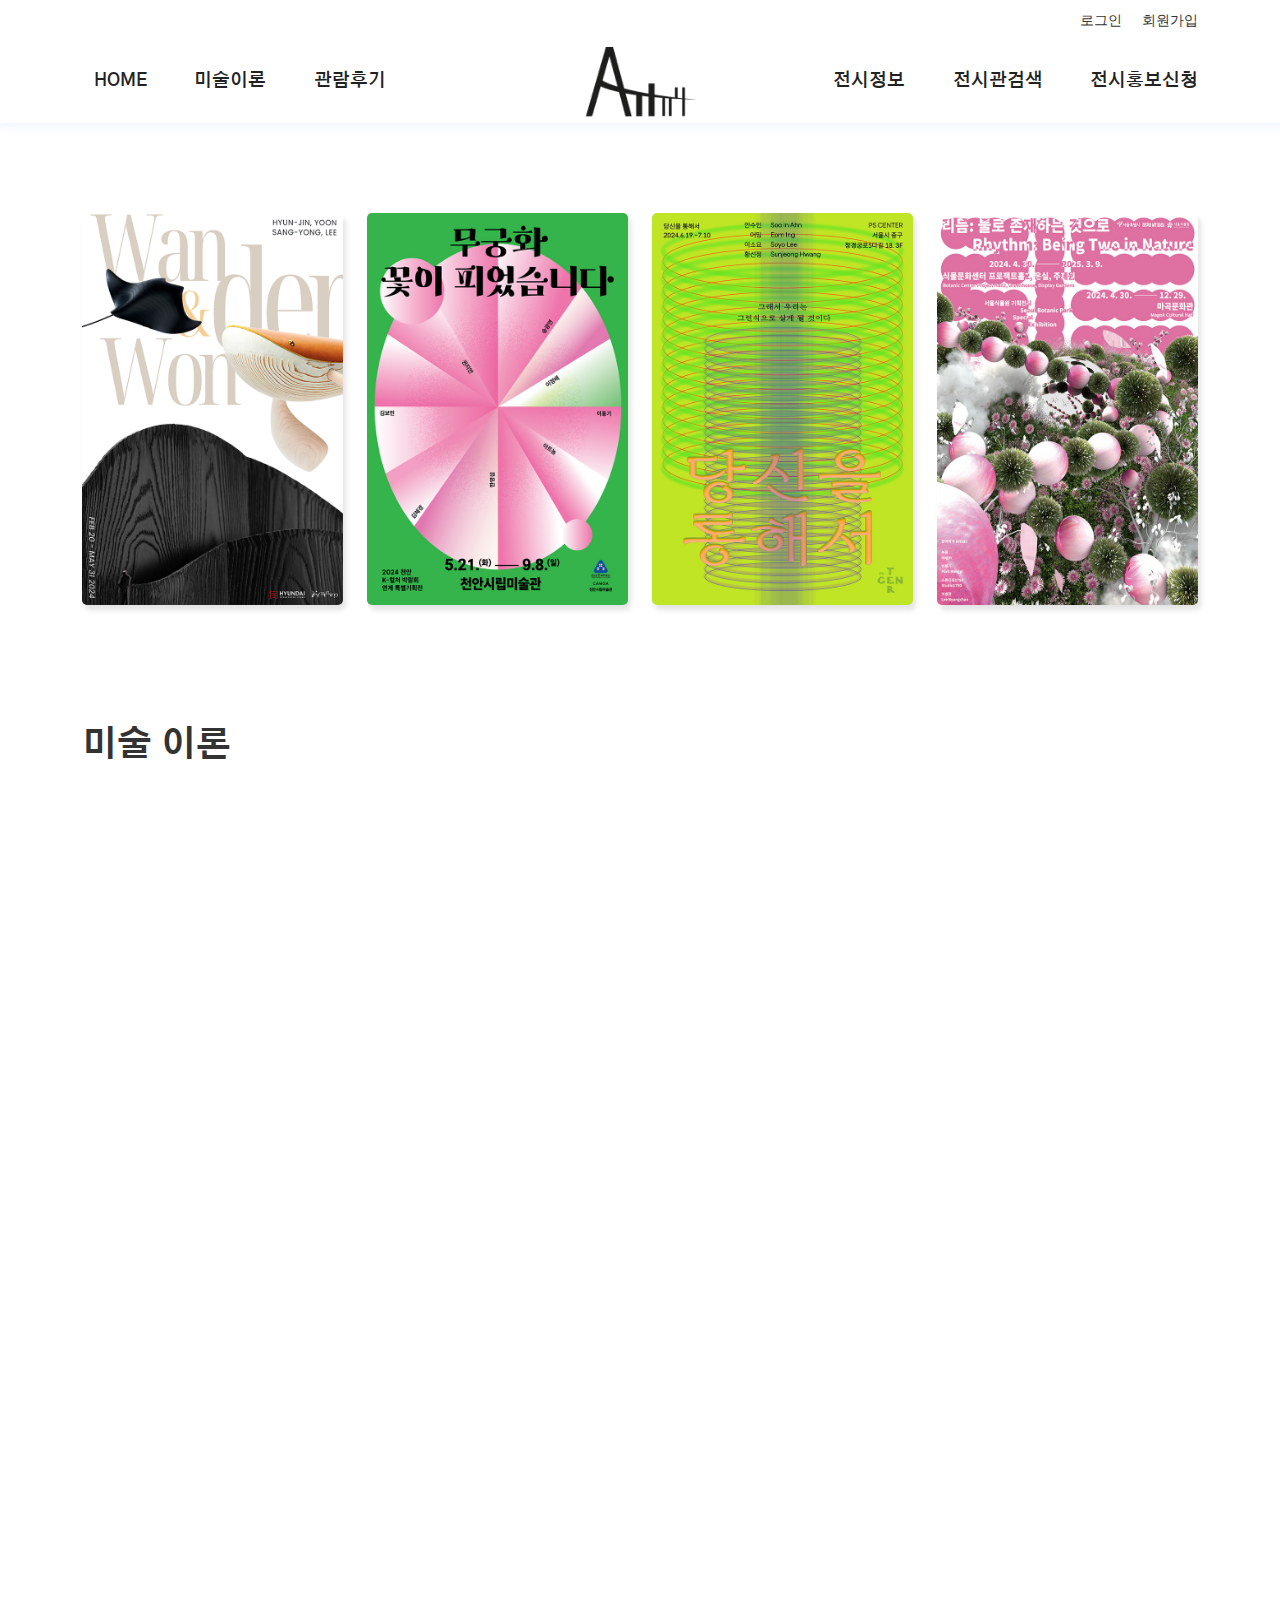
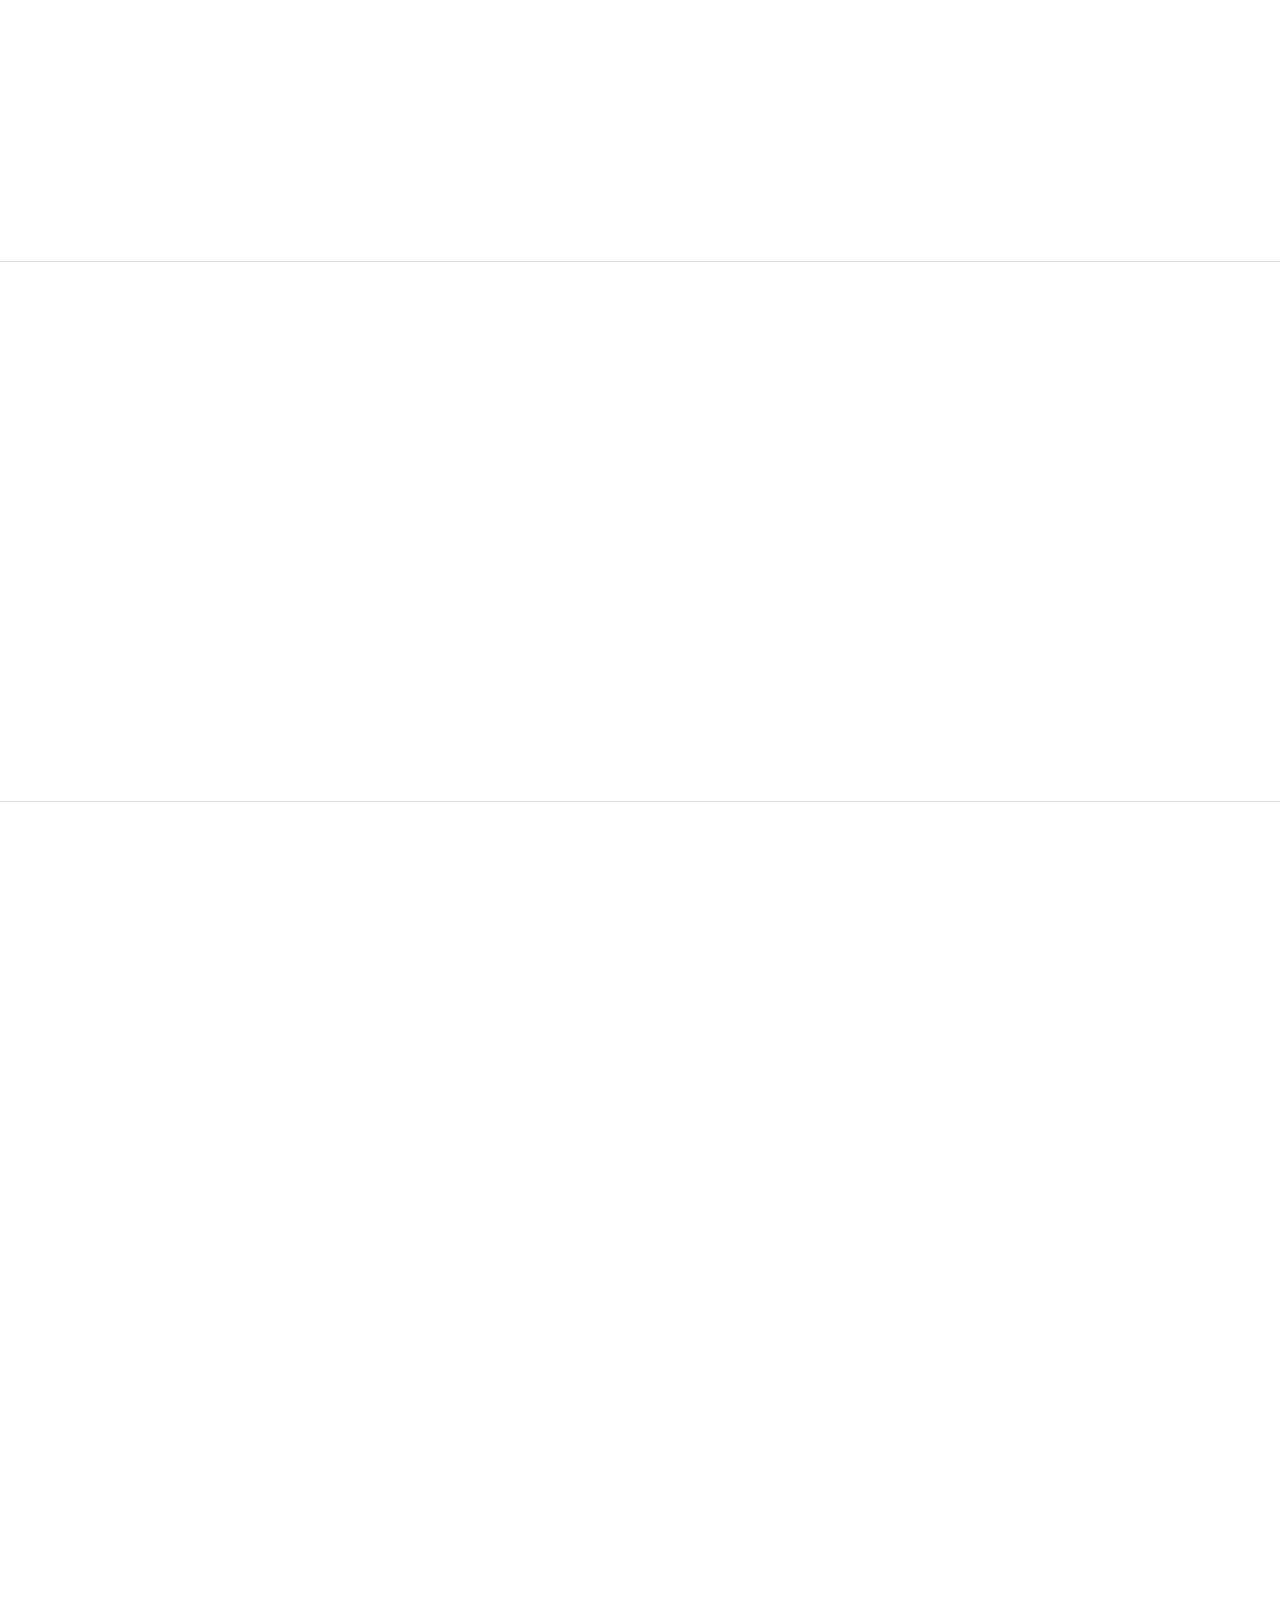
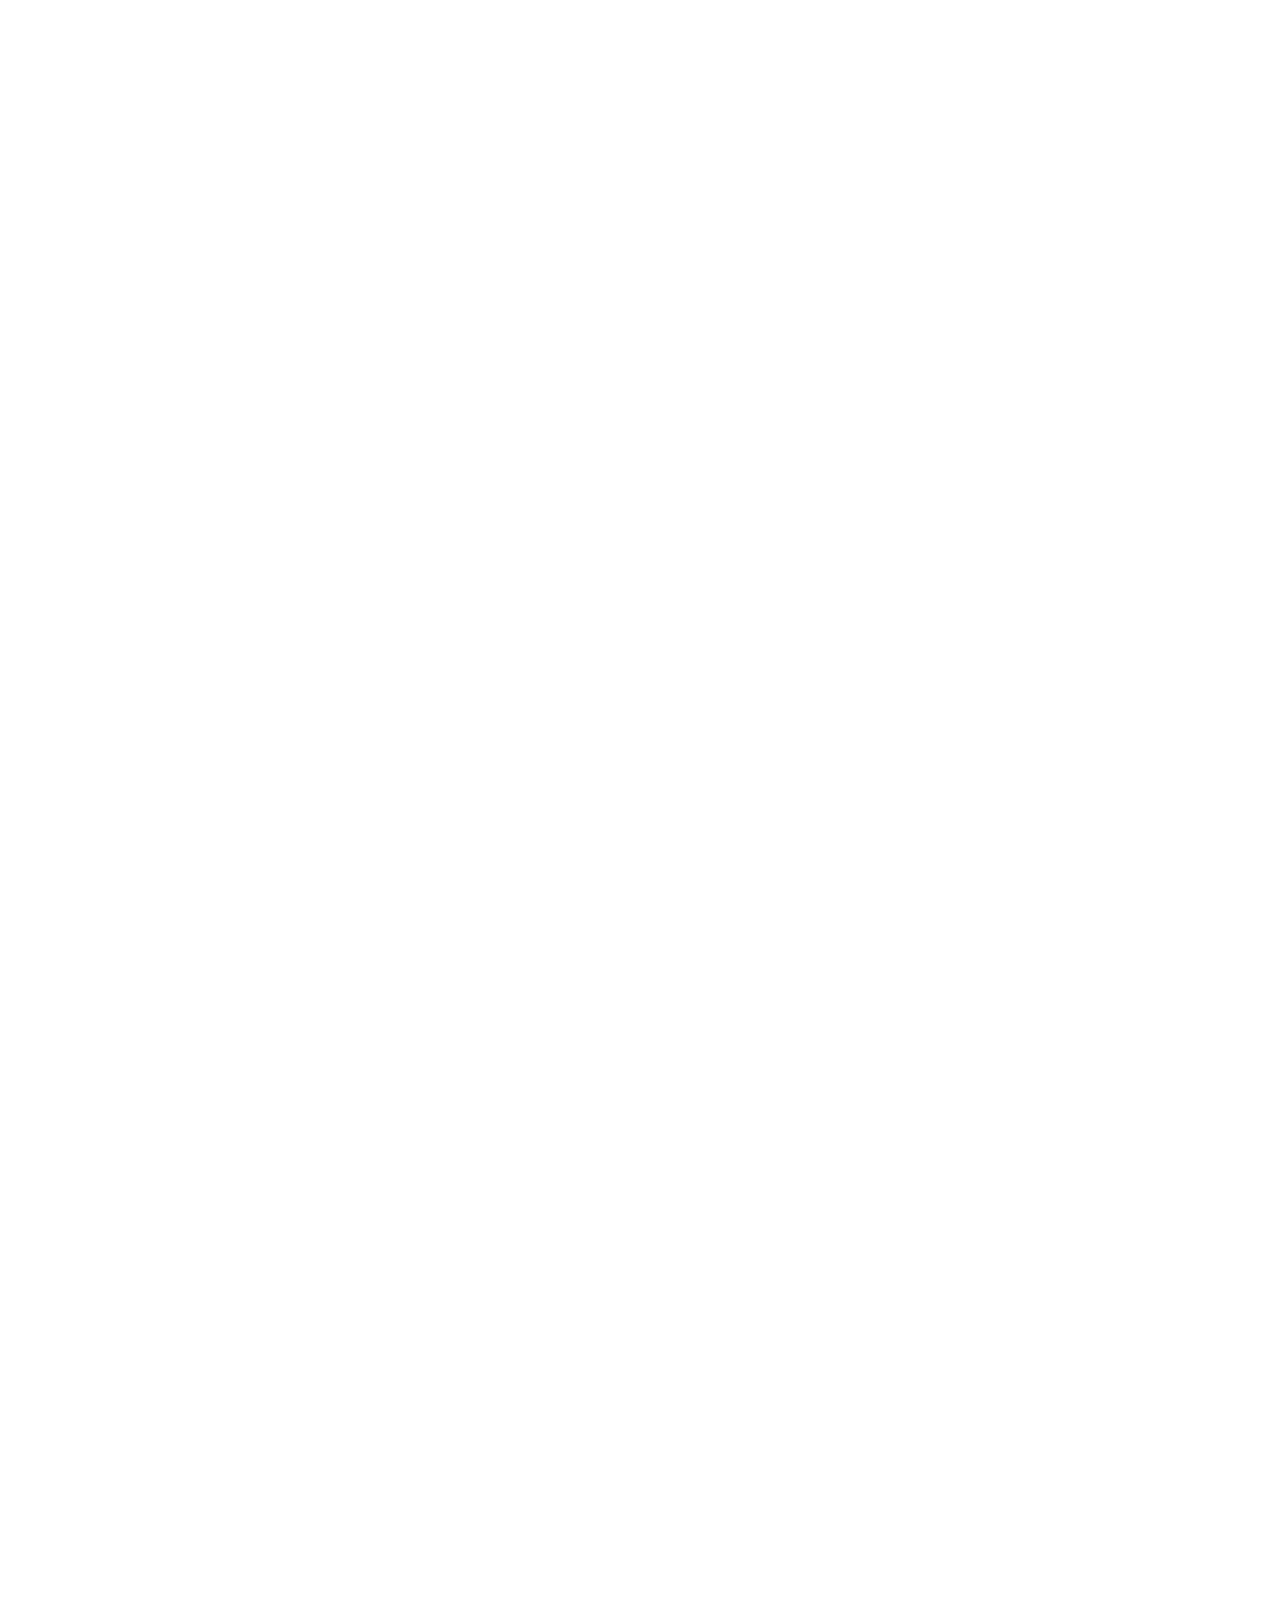
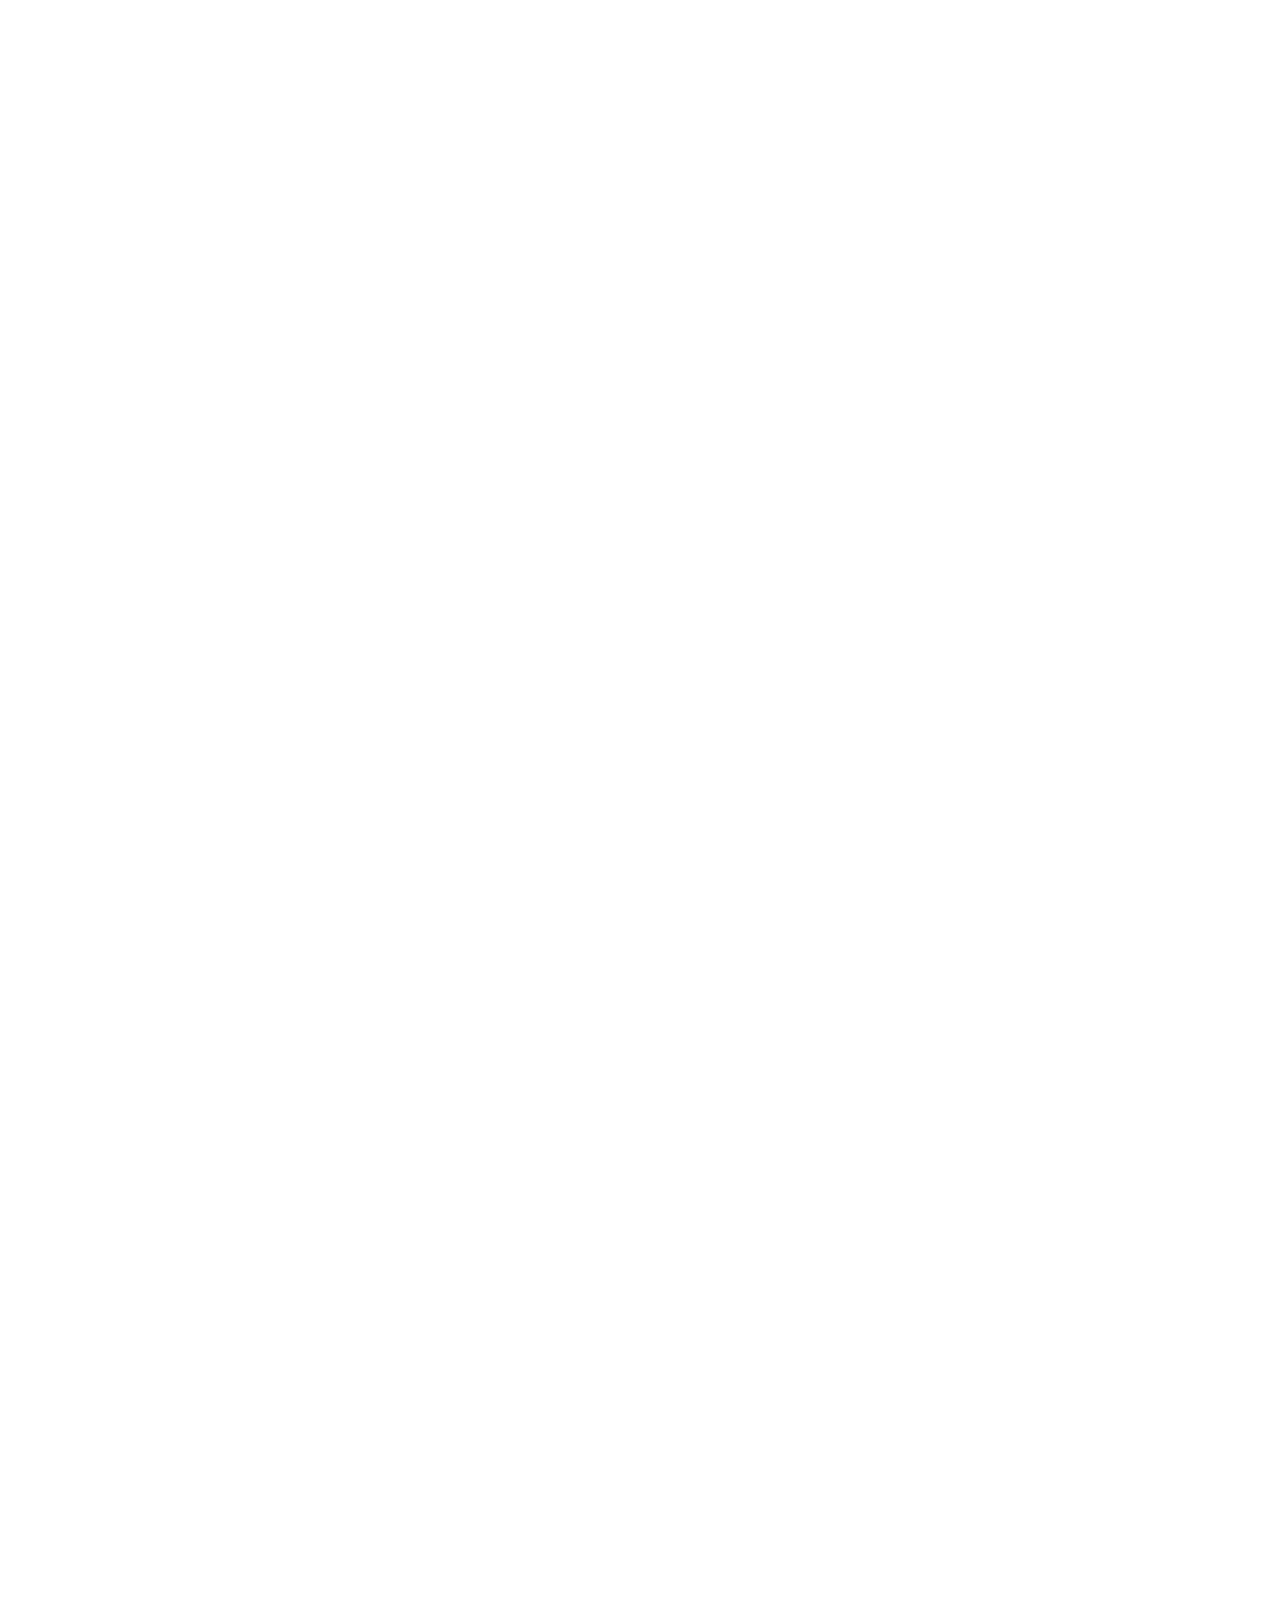
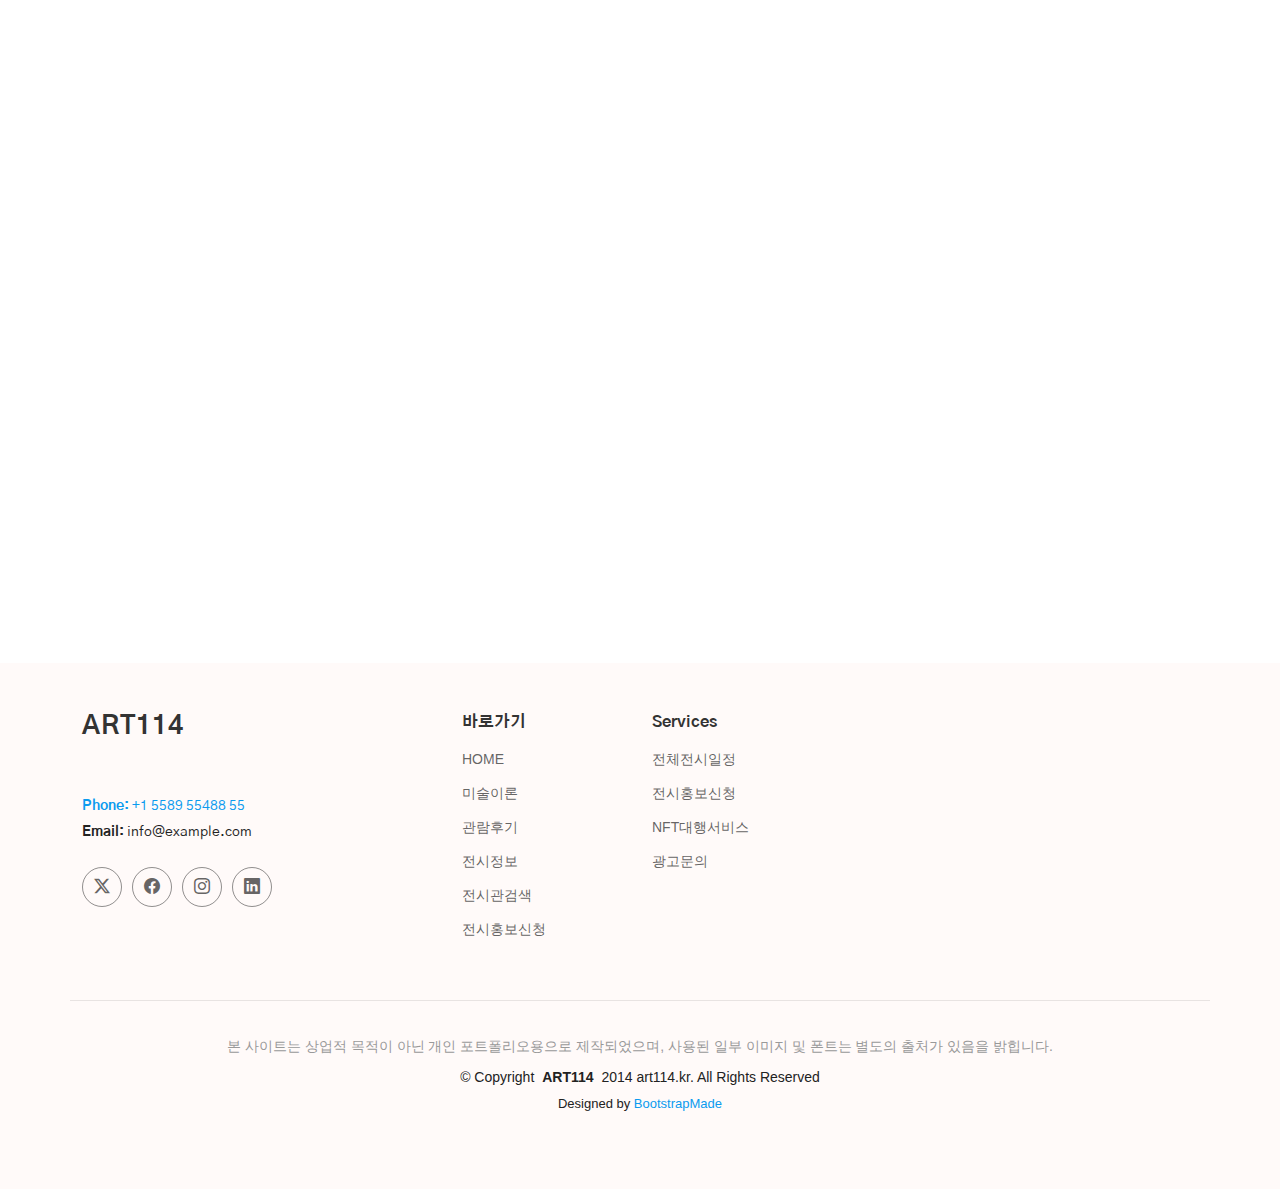
==== commit 955fb17b: "Add files via upload" ====
--- a/index.html
+++ b/index.html
@@ -406,7 +406,7 @@
             <li data-filter=".filter-app">일반전시</li>
             <li data-filter=".filter-product">어린이전시</li>
             <li data-filter=".filter-branding">무료전시</li>
-            <li data-filter=".filter-branding"><a href="service-details.html">더보기</a></li>
+            <li data-filter=".filter-branding" class="wh"><a href="blog.html">더보기</a></li>
           </ul><!-- End Portfolio Filters -->
 
 
--- a/assets/css/main.css
+++ b/assets/css/main.css
@@ -313,21 +313,29 @@
   justify-content: space-between;
   }
 
-  .left_gnb, .right_gnb {
-    display: flex;
-    gap: 20px;
-  }
-
+  .padding_right {
+    padding-right: 200px ;
+  }
+
+.padding_left{
+  padding-left: 200px;
+}
 /* Navmenu - Desktop */
 @media (min-width: 1200px) {
   .navmenu {
     padding: 0;
   }
+  .navmenu .nav_wrap {
+    width: 100%;
+    display: flex;
+    justify-content: space-between;
+  }
 
   .navmenu ul {
     margin: 0;
     padding: 0;
     display: flex;
+    gap: 20px;
     list-style: none;
     align-items: center;
   }
@@ -369,79 +377,6 @@
   .navmenu .active:focus {
     color: var(--accent-color);
   }
-
-  /* .navmenu .dropdown ul {
-    margin: 0;
-    padding: 10px 0;
-    background: #fff;
-    display: block;
-    position: absolute;
-    visibility: hidden;
-    left: 14px;
-    top: 130%;
-    opacity: 0;
-    transition: 0.3s;
-    border-radius: 4px;
-    z-index: 99;
-    box-shadow: 0px 0px 30px rgba(0, 0, 0, 0.1);
-  } */
-
-  .navmenu .dropdown ul {
-    margin: 0;
-    padding: 8px 0;
-    background: #fcfcfc;
-    display: block;
-    position: absolute;
-    visibility: hidden;
-    left: -15px;
-    top: 130%;
-    opacity: 0;
-    transition: 0.3s;
-    z-index: 99;
-    box-shadow: 0px 0px 30px rgba(0, 0, 0, 0.1);
-    text-align: center;
-  }
-
-
-  .navmenu .dropdown ul li {
-    min-width: 130px;
-  }
-
-  .navmenu .dropdown ul a {
-    padding: 10px 35px;
-    font-size: 15px;
-    text-transform: none;
-    color: #333;
-  }
-
-  .navmenu .dropdown ul a i {
-    font-size: 12px;
-  }
-
-  .navmenu .dropdown ul a:hover,
-  .navmenu .dropdown ul .active:hover,
-  .navmenu .dropdown ul li:hover>a {
-    color: var(--accent-color);
-  }
-
-  .navmenu .dropdown:hover>ul {
-    opacity: 1;
-    top: 100%;
-    visibility: visible;
-  }
-
-  .navmenu .dropdown .dropdown ul {
-    top: 0;
-    left: -90%;
-    visibility: hidden;
-  }
-
-  .navmenu .dropdown .dropdown:hover>ul {
-    opacity: 1;
-    top: 0;
-    left: -100%;
-    visibility: visible;
-  }
 }
 
 /* Navmenu - Mobile */
@@ -462,16 +397,21 @@
 
   .navmenu ul {
     display: none;
+    margin: 0;
     position: absolute;
-    inset: 60px 20px 20px 20px;
-    padding: 50px 45px;
-    margin: 0;
-    border-radius: 6px;
     background-color: var(--nav-mobile-background-color);
     overflow-y: auto;
     transition: 0.3s;
-    z-index: 9998;
+    background: #fff; 
+    inset: 60px 20px 20px 20px;
+    padding: 50px 45px;
+    border-radius: 6px;
     box-shadow: 0px 0px 30px rgba(0, 0, 0, 0.1);
+    z-index: 99999;
+  }
+
+  .navmenu ul li {
+    padding: 0;
   }
 
   .navmenu a,
@@ -522,22 +462,6 @@
     transform: rotate(180deg);
   }
 
-  .navmenu .dropdown ul {
-    position: static;
-    display: none;
-    z-index: 99;
-    padding: 10px 0;
-    margin: 10px 20px;
-    background-color: var(--nav-dropdown-background-color);
-    border: 1px solid color-mix(in srgb, var(--default-color), transparent 90%);
-    box-shadow: none;
-    transition: all 0.5s ease-in-out;
-  }
-
-  .navmenu .dropdown ul ul {
-    background-color: rgba(33, 37, 41, 0.1);
-  }
-
   .navmenu .dropdown>.dropdown-active {
     display: block;
     background-color: rgba(33, 37, 41, 0.03);
@@ -565,10 +489,11 @@
     transition: 0.3s;
   }
 
-  .mobile-nav-active .navmenu>ul {
+  .mobile-nav-active .navmenu ul {
     display: block;
   }
 }
+
 /*--------------------------------------------------------------
 # map
 --------------------------------------------------------------*/
@@ -1340,6 +1265,10 @@
 }
 
 @media (min-width: 992px) {
+  .testimonials .testimonial-item h3 {
+    font-size: 24px;
+    font-weight: 500;
+  }
   .testimonials .testimonial-item p {
     width: 80%;
   }
@@ -1917,6 +1846,14 @@
   width: 100%;
 }
 
+.blog-posts article p {
+  width: 100%;
+  white-space: normal;
+  text-overflow: ellipsis;
+  overflow: hidden;
+  height: 35px;
+}
+
 .blog-posts .post-meta {
   display: flex;
   align-items: center;
@@ -1984,6 +1921,7 @@
 }
 
 .blog-pagination li a {
+  font-size: 15px;
   color: var(--accent-color);
   display: flex;
   align-items: center;
@@ -1992,6 +1930,7 @@
   height: 36px;
   border-radius: 50%;
   border: 1px solid var(--accent-color);
+  padding-top: 2px;
 }
 
 .blog-pagination li a.active,
@@ -2012,10 +1951,13 @@
   padding-bottom: 30px;
 }
 
-.blog-details .article {
+.blog-posts article {
   background-color: var(--surface-color);
+  box-shadow: 0 4px 16px rgba(0, 0, 0, 0.1);
   padding: 30px;
-  box-shadow: 0 4px 16px rgba(0, 0, 0, 0.1);
+  height: 100%;
+  border-radius: 10px;
+  overflow: hidden;
 }
 
 .blog-details .post-img {
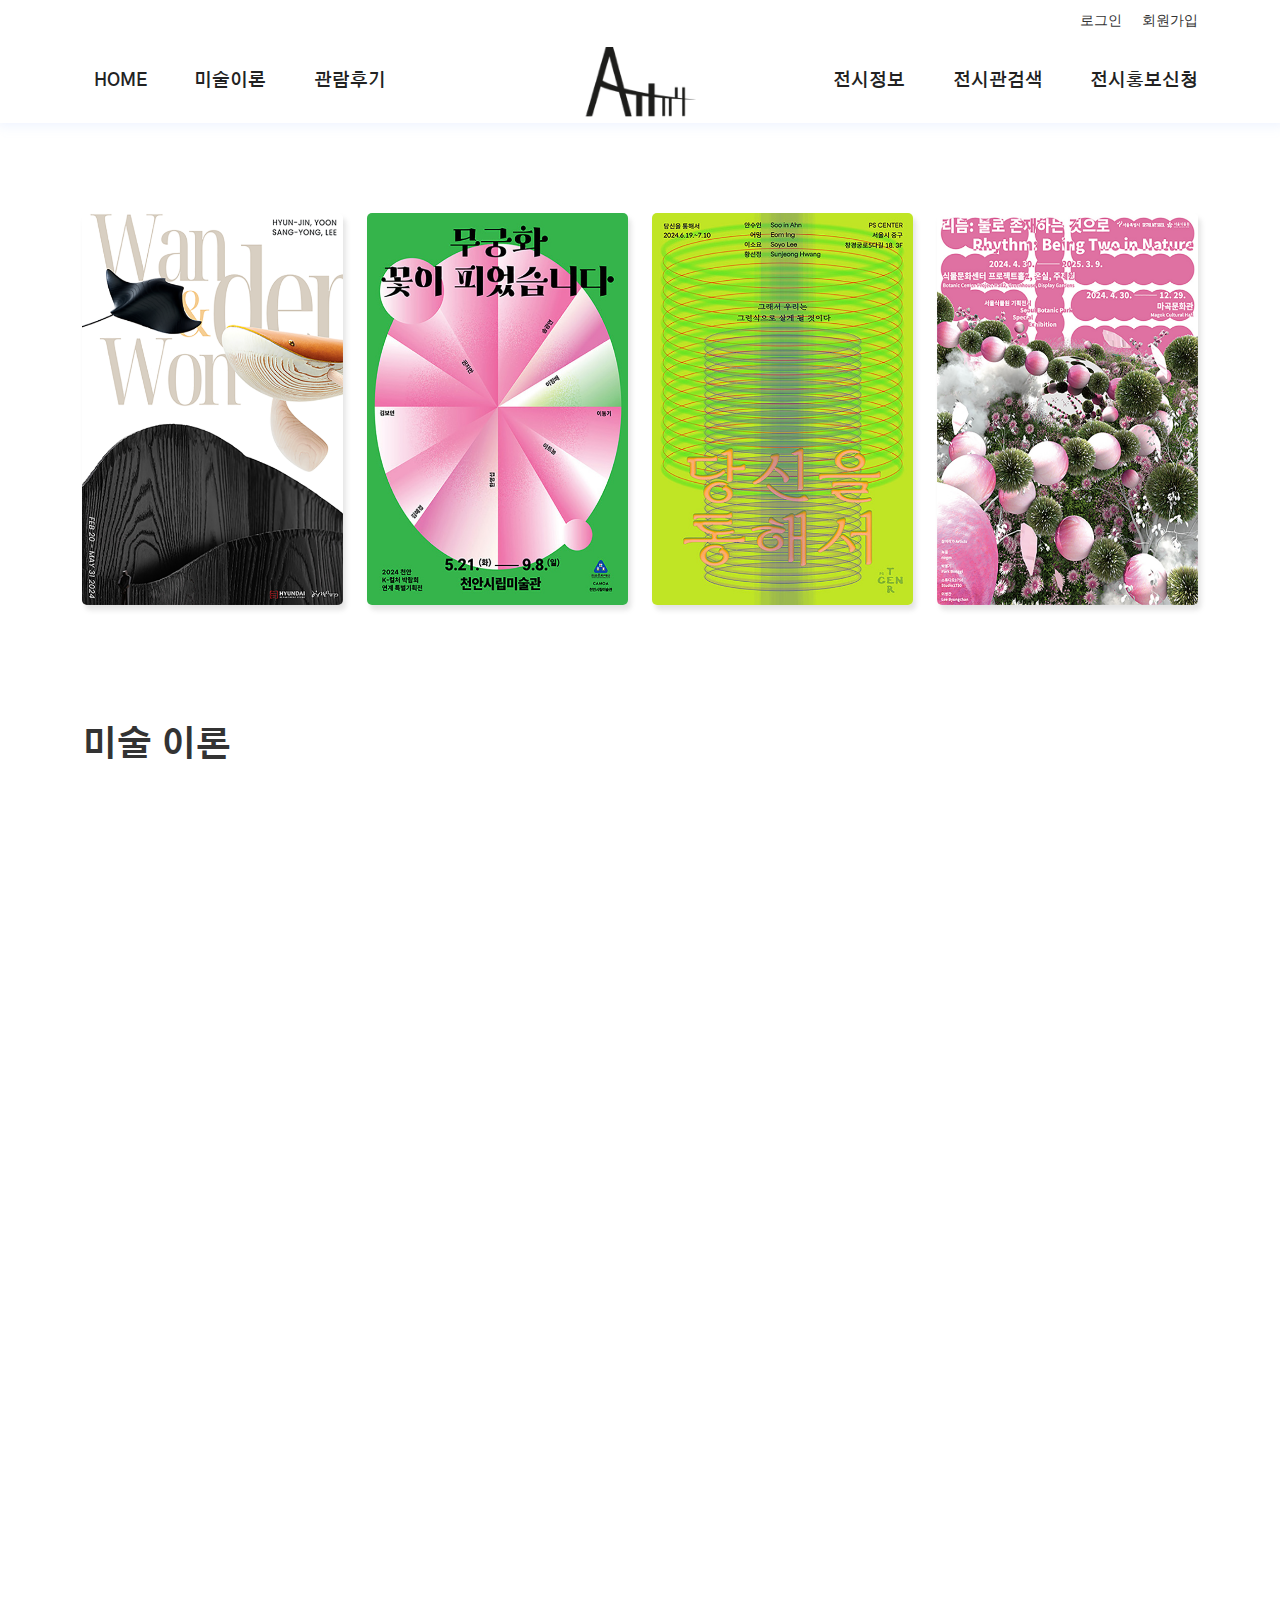
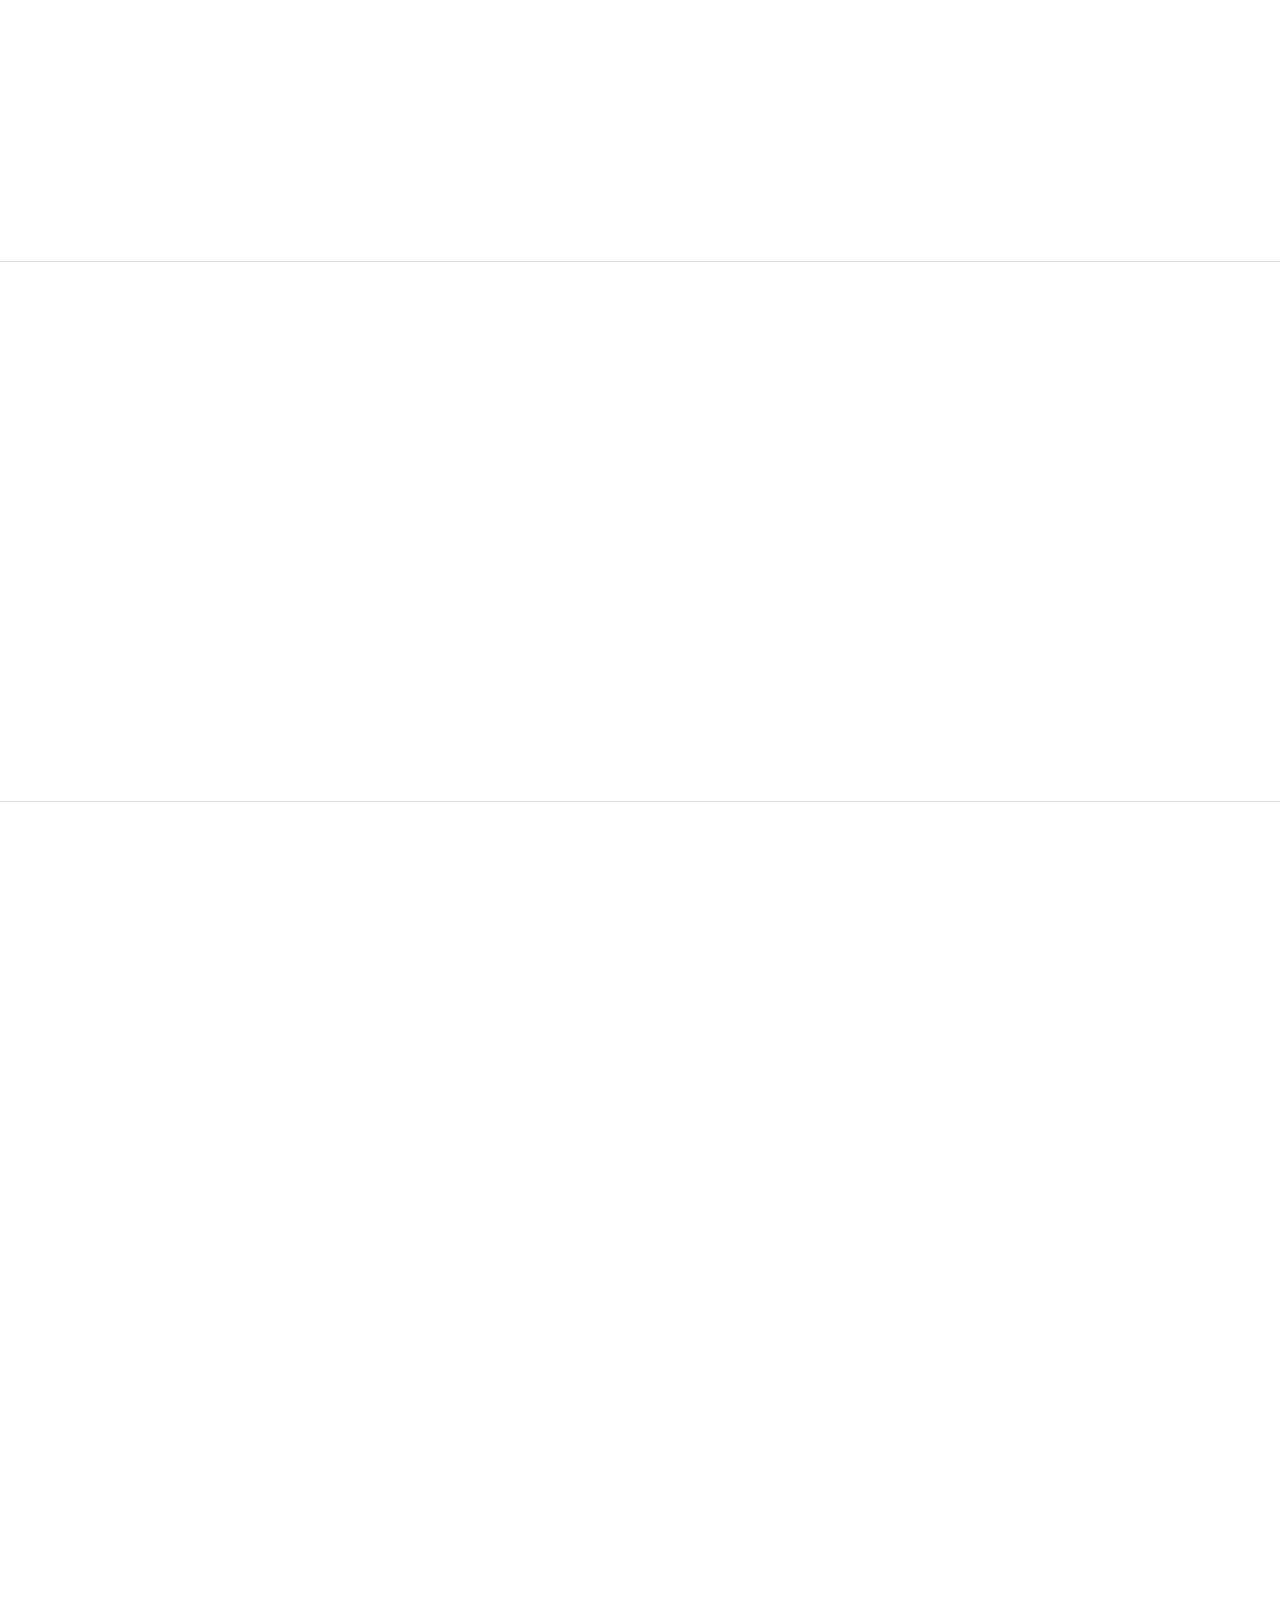
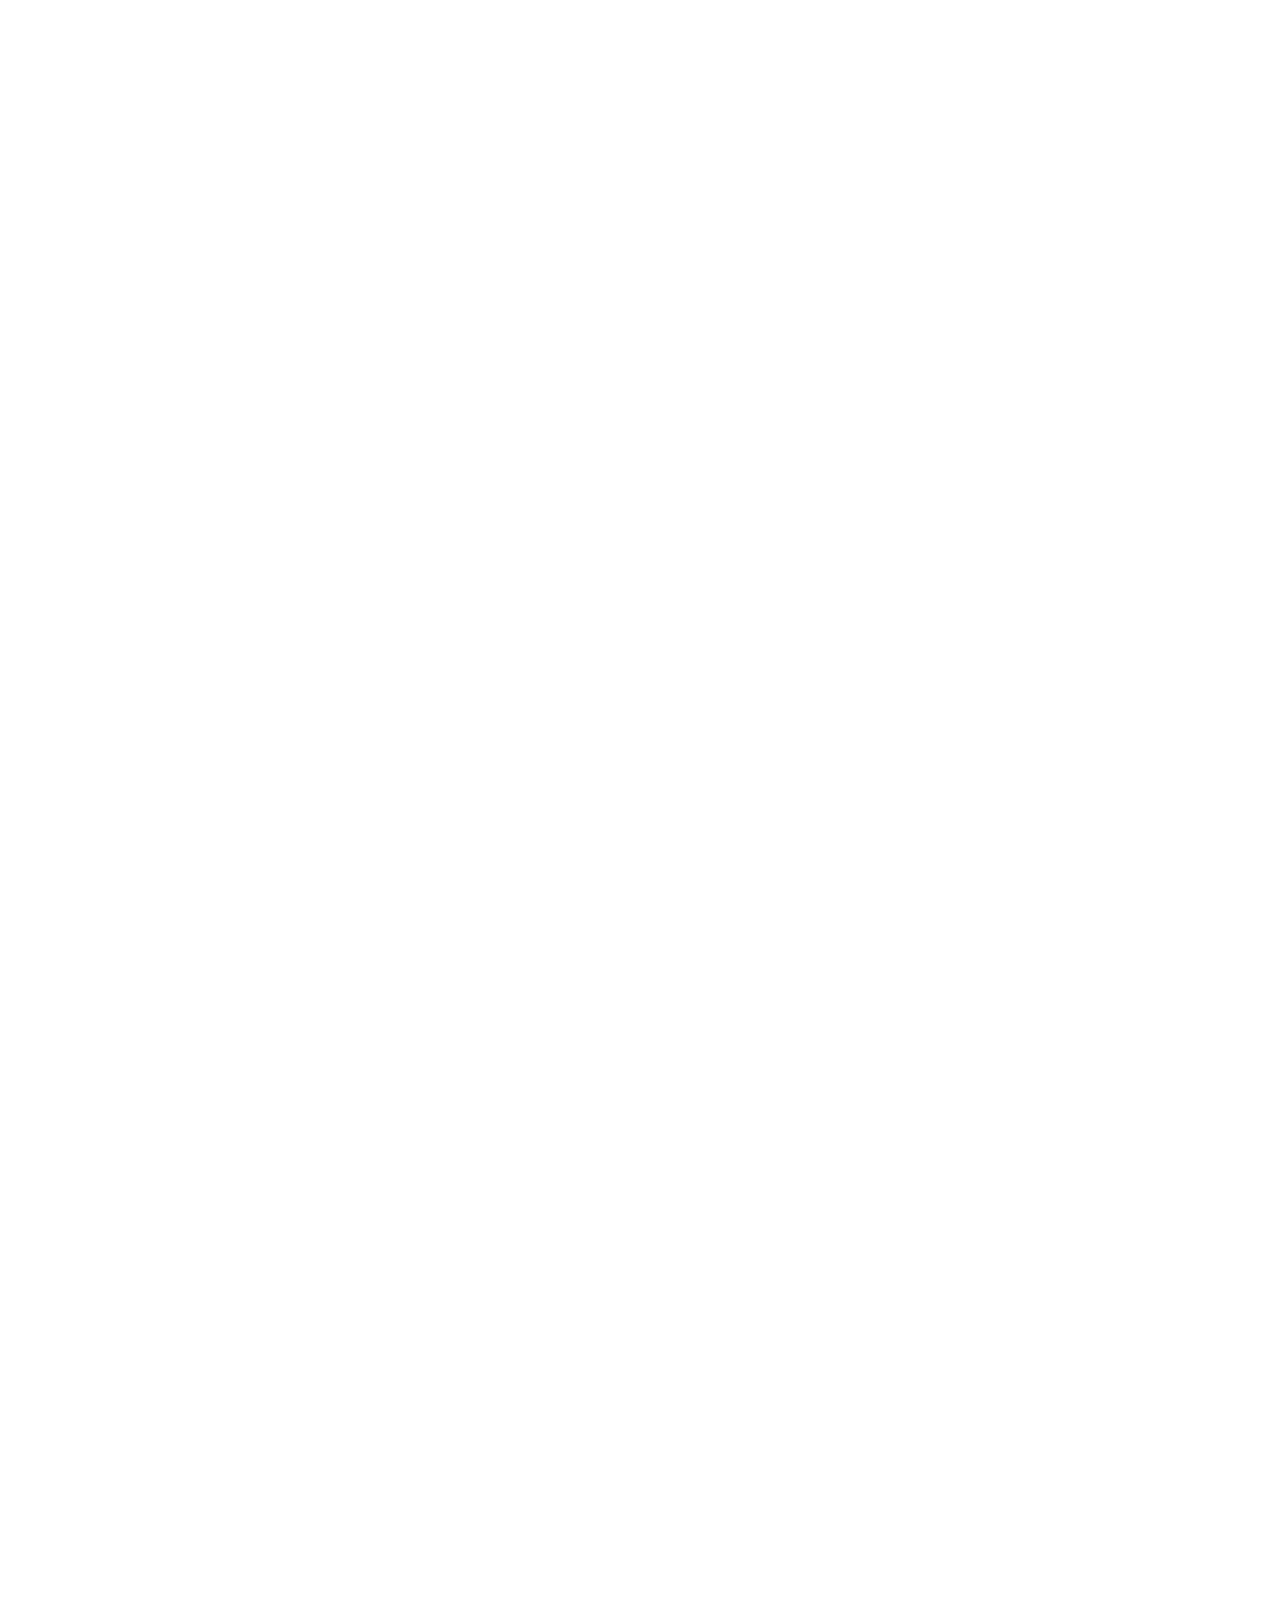
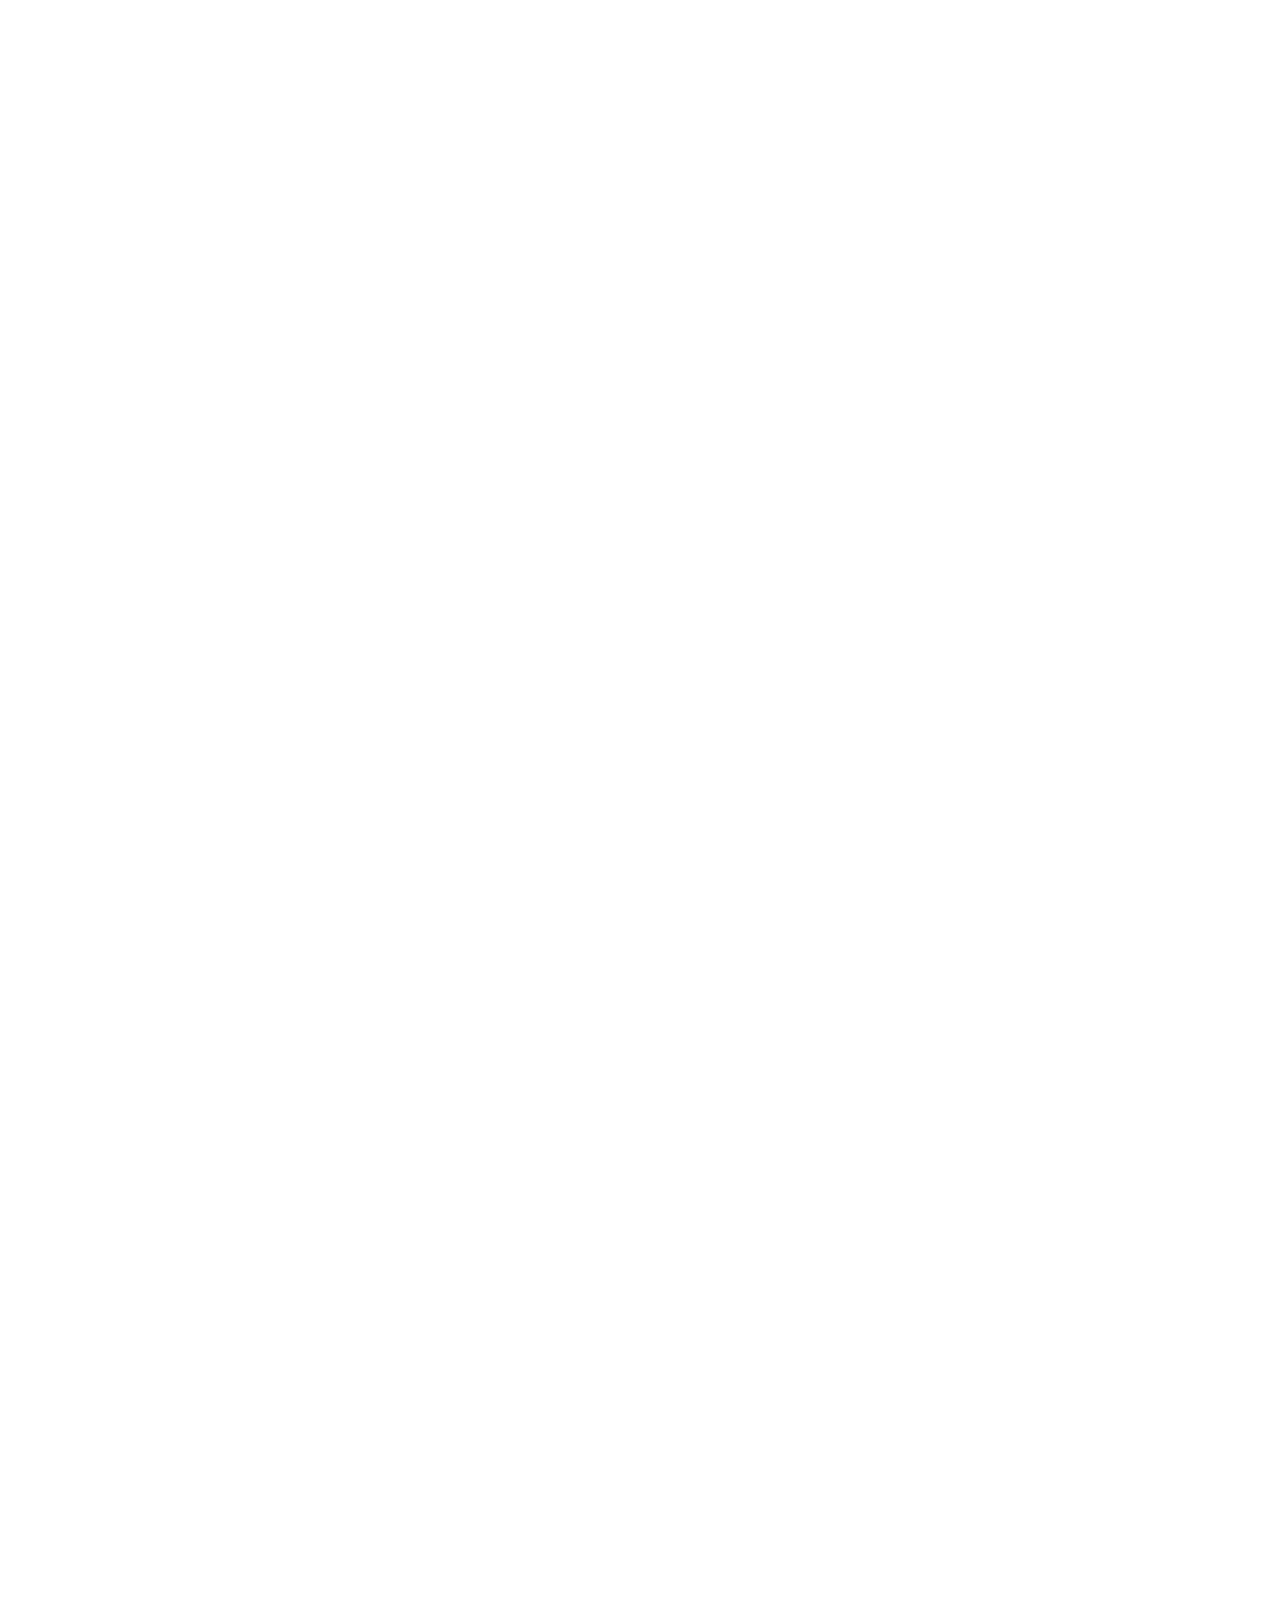
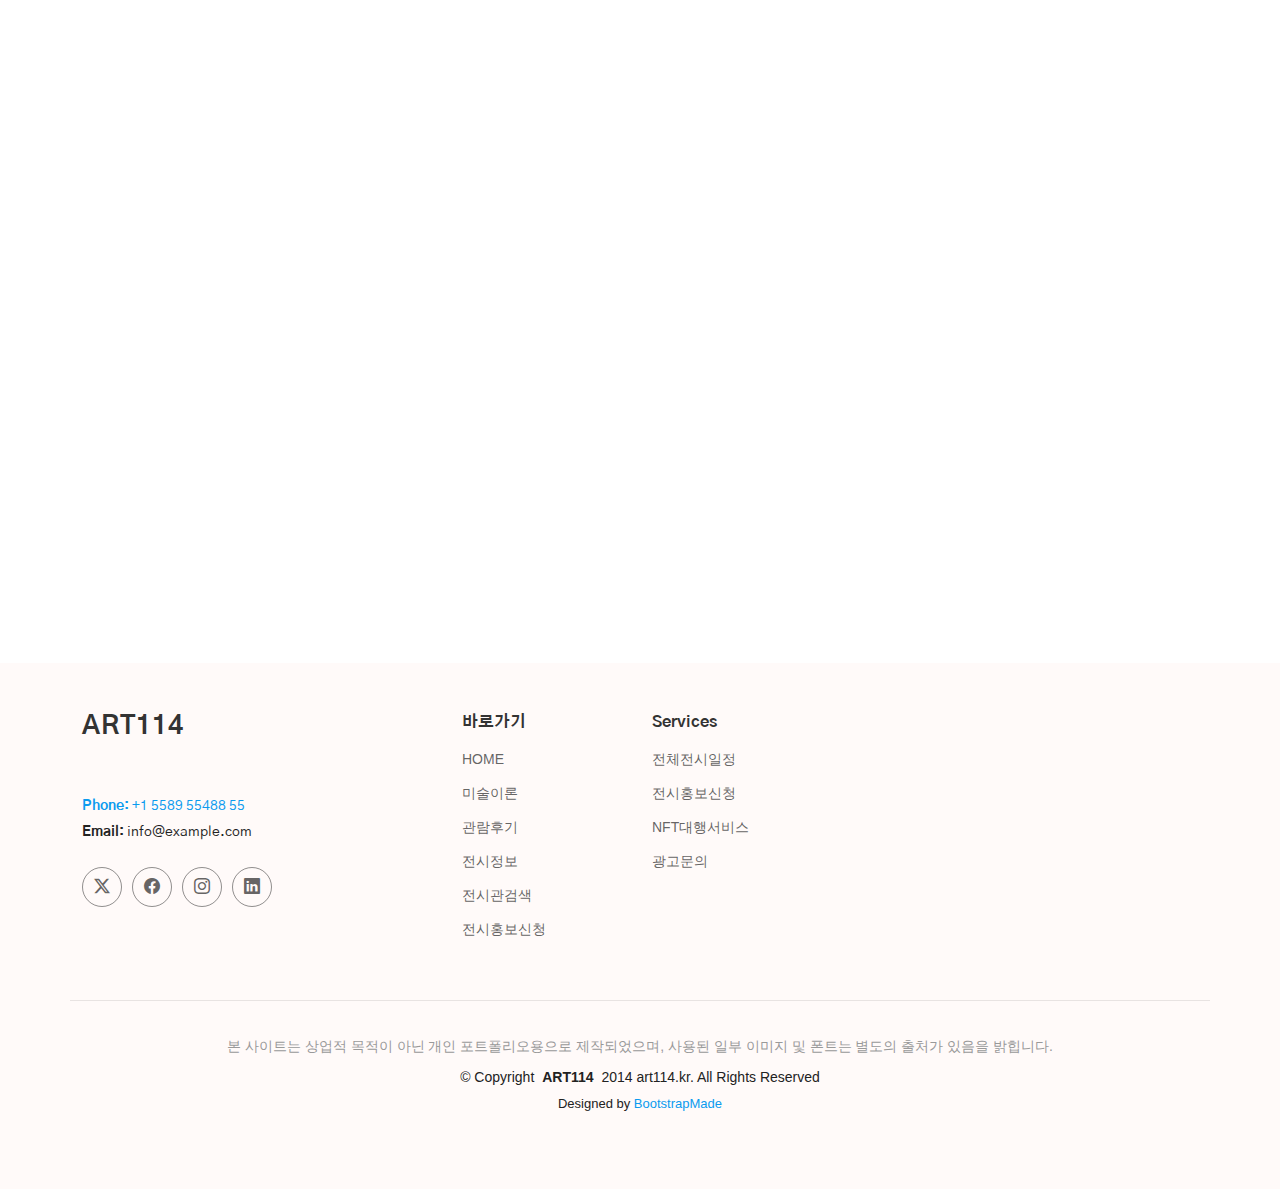
==== commit f9c60d9a: "Add files via upload" ====
--- a/index.html
+++ b/index.html
@@ -86,7 +86,7 @@
           <div class="col-lg-3 col-md-6 d-flex align-items-stretch" data-aos="fade-up" data-aos-delay="100">
             <div class="team-member">
               <div class="member-img">
-                <img src="assets/images/main/exhi_06.png" class="poster01" alt="">
+                <img src="assets/images/main/visual_02.png" class="poster01" lang="en" alt="Wander and Wonder 포스터">
               </div>
               <div class="social">
                 <a href="#">
@@ -103,7 +103,7 @@
           <div class="col-lg-3 col-md-6 d-flex align-items-stretch" data-aos="fade-up" data-aos-delay="200">
             <div class="team-member">
               <div class="member-img">
-                <img src="assets/images/main/exhi_07.jpg" class="poster02" alt="">
+                <img src="assets/images/main/visual_01.jpg" class="poster02" alt="무궁화 꽃이 피었습니다 포스터">
                 <div class="social">
                   <a href="#">
                     <h5>무궁화 꽃이 피었습니다</h5>
@@ -120,7 +120,7 @@
           <div class="col-lg-3 col-md-6 d-flex align-items-stretch" data-aos="fade-up" data-aos-delay="300">
             <div class="team-member">
               <div class="member-img">
-                <img src="assets/images/main/exhi_08.jpg" class="poster03" alt="">
+                <img src="assets/images/main/visual_03.jpg" class="poster03" alt="당신을 통해서 포스터">
                 <div class="social">
                   <a href="#">
                     <h5>당신을 통해서:<br>
@@ -138,7 +138,7 @@
           <div class="col-lg-3 col-md-6 d-flex align-items-stretch" data-aos="fade-up" data-aos-delay="400">
             <div class="team-member">
               <div class="member-img">
-                <img src="assets/images/main/exhi_09.png" class="poster04" alt="">
+                <img src="assets/images/main/visual_04.png" class="poster04" alt="리듬: 둘로 존재하는 것으로 포스터">
                 <div class="social">
                   <a href="#">
                     <h5>리듬: 둘로 존재하는 것으로</h5>
@@ -318,7 +318,8 @@
                 </div>
                 <p>
                   <i class="bi bi-quote quote-icon-left"></i>
-                  <span>송리단길 간 김에 방문했어요!!! 특색있는 카페들이랑 함께 전시되는 거라 독특하고 여유롭더라구요 ㅎㅎ 카페마다 영업시간이 다르니 확인 후 방문하길 추천드려요!</span>
+                  <span class="keepall">송리단길 간 김에 방문했어요!!! 특색있는 카페들이랑 함께 전시되는 거라 독특하고 여유롭더라구요 ㅎㅎ 카페마다 영업시간이 다르니 확인 후
+                    방문하길 추천드려요!</span>
                   <i class="bi bi-quote quote-icon-right"></i>
                 </p>
               </div>
@@ -335,7 +336,8 @@
                 </div>
                 <p>
                   <i class="bi bi-quote quote-icon-left"></i>
-                  <span> 전시장을 잠시 돌아보면서 전시제목의 '푸르스름한 걸음걸이'를 생각해보며 가까운 색인 쪽빛을 떠올려본다. 불면의 밤을 지새우면서 작품을 만들었을 작가님의 노고를 생각하며
+                  <span class="keepall"> 전시장을 잠시 돌아보면서 전시제목의 '푸르스름한 걸음걸이'를 생각해보며 가까운 색인 쪽빛을 떠올려본다. 불면의 밤을 지새우면서 작품을 만들었을
+                    작가님의 노고를 생각하며
                     실력있는 작가들을 발굴·지원하며 청주 미술계의 큰 획을 긋고 있는 장덕수 우민재단 회장님과 이용미 우민아트센터 관장님께도 박수를 보낸다
                     <br>강전섭 청주문화원장
                   </span>
@@ -355,7 +357,7 @@
                 </div>
                 <p>
                   <i class="bi bi-quote quote-icon-left"></i>
-                  <span>참여 체험형 전시라 아이들이 무척 좋아했어요! 덕분에 저도 조금 쉴 수 있었네여
+                  <span class="keepall">참여 체험형 전시라 아이들이 무척 좋아했어요! 덕분에 저도 조금 쉴 수 있었네여
                     대중교통으로 접근하기 힘든데, 주차공간도 협소해서 그 점이 아쉽더라구요 ~ㅠ
                   </span>
                   <i class="bi bi-quote quote-icon-right"></i>
@@ -374,7 +376,8 @@
                 </div>
                 <p>
                   <i class="bi bi-quote quote-icon-left"></i>
-                  <span>아티스트 그룹 '녹음'이 '물'을 주제로 과거와 현재를 이어주는 미디어 작품을 선보이는데 물의 흐름과 소리를 통해 자연과 인간의 관계를 다시 생각해보게 한다. 온실과
+                  <span class="keepall">아티스트 그룹 '녹음'이 '물'을 주제로 과거와 현재를 이어주는 미디어 작품을 선보이는데 물의 흐름과 소리를 통해 자연과 인간의 관계를 다시
+                    생각해보게 한다. 온실과
                     정원에서는 식물의 형태에 상상력을 더한 새로운 모습의 작품을 볼 수 있었다.</span>
                   <i class="bi bi-quote quote-icon-right"></i>
                 </p>
@@ -650,7 +653,8 @@
       <div class="container">
         <div class="container section-title" data-aos="fade-up">
           <h2>전시장 찾기</h2>
-          <p>큰 지도 보기를 이용하시면 원하시는 전시관을 검색할 수 있습니다.</p>
+          <p class="guide">큰 지도 보기를 이용하시면 <br class="none">
+            원하시는 전시관을 검색할 수 있습니다.</p>
         </div><!-- End Section Title -->
 
         <div class="map_box">
@@ -668,7 +672,8 @@
       <!-- Section Title -->
       <div class="container section-title" data-aos="fade-up">
         <h2>전시 홍보 신청</h2>
-        <p>미술관, 갤러리, 박물관 관계자 분들이나 전시회를 오픈하고자 하는 작가님께서는 작성한 양식과 이미지를 보내주시면 무료로 홍보해 드립니다. </p>
+        <p class="guide">미술관, 갤러리, 박물관 관계자 분들이나 <br class="none">
+          전시회를 오픈하고자 하는 작가님께서는 작성한 양식과 이미지를 보내주시면 무료로 홍보해 드립니다. </p>
       </div><!-- End Section Title -->
 
       <div class="container promote" data-aos="fade-up" data-aos-delay="100">
--- a/assets/css/main.css
+++ b/assets/css/main.css
@@ -98,6 +98,20 @@
 ol, ul {
   list-style: none;
 }
+
+br.none {display: none;}
+p.guide {word-break: keep-all;}
+
+@media(max-width:1200px){
+  br.none {
+    display: block;
+  }
+  p.guide{
+    font-size: 14px;
+  }
+}
+
+
 
 /* PHP Email Form Messages
 ------------------------------*/
@@ -1140,6 +1154,9 @@
   transform: scale(1.2);
 }
 
+@media(max-width:1200px){
+  .alt-services .details br {display: none;}
+}
 
 /*--------------------------------------------------------------
 # Testimonials Section
@@ -1171,6 +1188,10 @@
 
 .testimonials .testimonial-item {
   text-align: center;
+}
+
+.testimonials  .keepall {
+  word-break: keep-all;
 }
 
 .testimonials .testimonial-item img {
@@ -1319,6 +1340,14 @@
   margin-right: 0;
 }
 
+.portfolio .portfolio-filters li.wh:hover {
+  background: var(--accent-color);
+}
+
+.portfolio .portfolio-filters li.wh:hover a{
+  color: #fff;
+}
+
 @media (max-width: 575px) {
   .portfolio .portfolio-filters li {
     font-size: 14px;
@@ -1518,15 +1547,21 @@
 padding-bottom: 30px;
 }
 
+.portfolio-details .concept_wrap {
+  padding: 0;
+}
+
 .portfolio-details div .concept_tap {
- display: flex;
-justify-content: center;
-padding: 20px 0;
+  display: flex;
+  justify-content: center;
+  padding: 20px 0;
+  width: 100%;
 }
 
 .portfolio-details div .concept_tap li a,
 .concept_tap li a.ctive{
   display: block;
+  /* width: calc(100% / 5 ); */
   color: #222;
   font-size: 18px;
   padding: 10px 20px;
@@ -1626,8 +1661,10 @@
 @media(max-width:780px){
   .portfolio-details div .concept_tap li a {
     font-size: 14px;
-  }
-}
+    padding: 10px 10px ;
+  }
+}
+
 
 /*--------------------------------------------------------------
 # Service Details Section
@@ -1846,13 +1883,7 @@
   width: 100%;
 }
 
-.blog-posts article p {
-  width: 100%;
-  white-space: normal;
-  text-overflow: ellipsis;
-  overflow: hidden;
-  height: 35px;
-}
+
 
 .blog-posts .post-meta {
   display: flex;
@@ -1860,6 +1891,11 @@
   justify-content: space-between;
 }
 
+.post-meta p.width {
+  display: inline-block;
+  width: 70%;
+}
+
 .blog-posts .post-category {
   font-size: 14px;
   font-weight: 500;
@@ -1898,6 +1934,17 @@
   font-size: 14px;
   color: color-mix(in srgb, var(--default-color), transparent 40%);
   margin-bottom: 0;
+}
+
+@media(max-width:1200px){
+  .blog-posts article p {
+    width: 100%;
+    overflow: hidden;
+    text-overflow: ellipsis;
+    display: -webkit-box;
+    -webkit-line-clamp: 2;
+    -webkit-box-orient: vertical;
+  }
 }
 
 /*--------------------------------------------------------------
@@ -1967,7 +2014,7 @@
 
 .blog-details .title {
   color: var(--heading-color);
-  font-size: 28px;
+  font-size: 18px;
   font-weight: 700;
   padding: 0;
   margin: 30px 0;
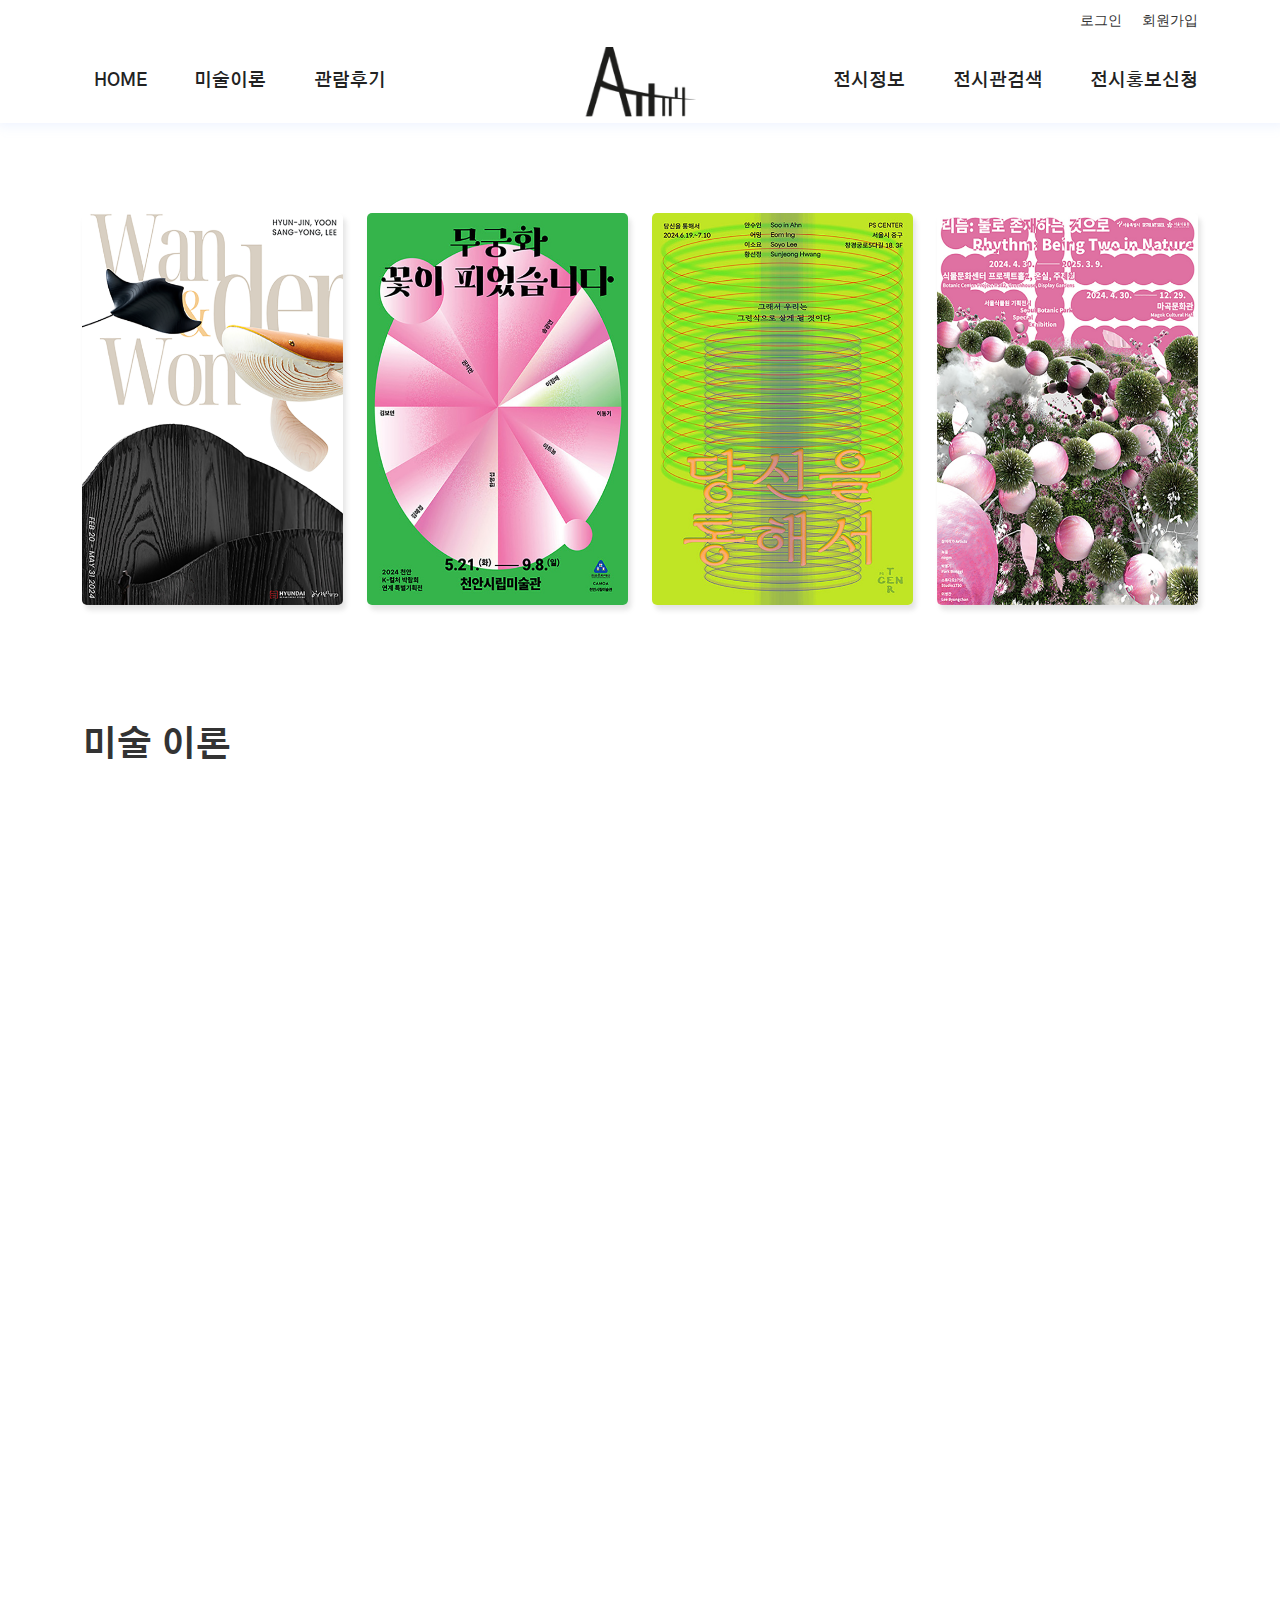
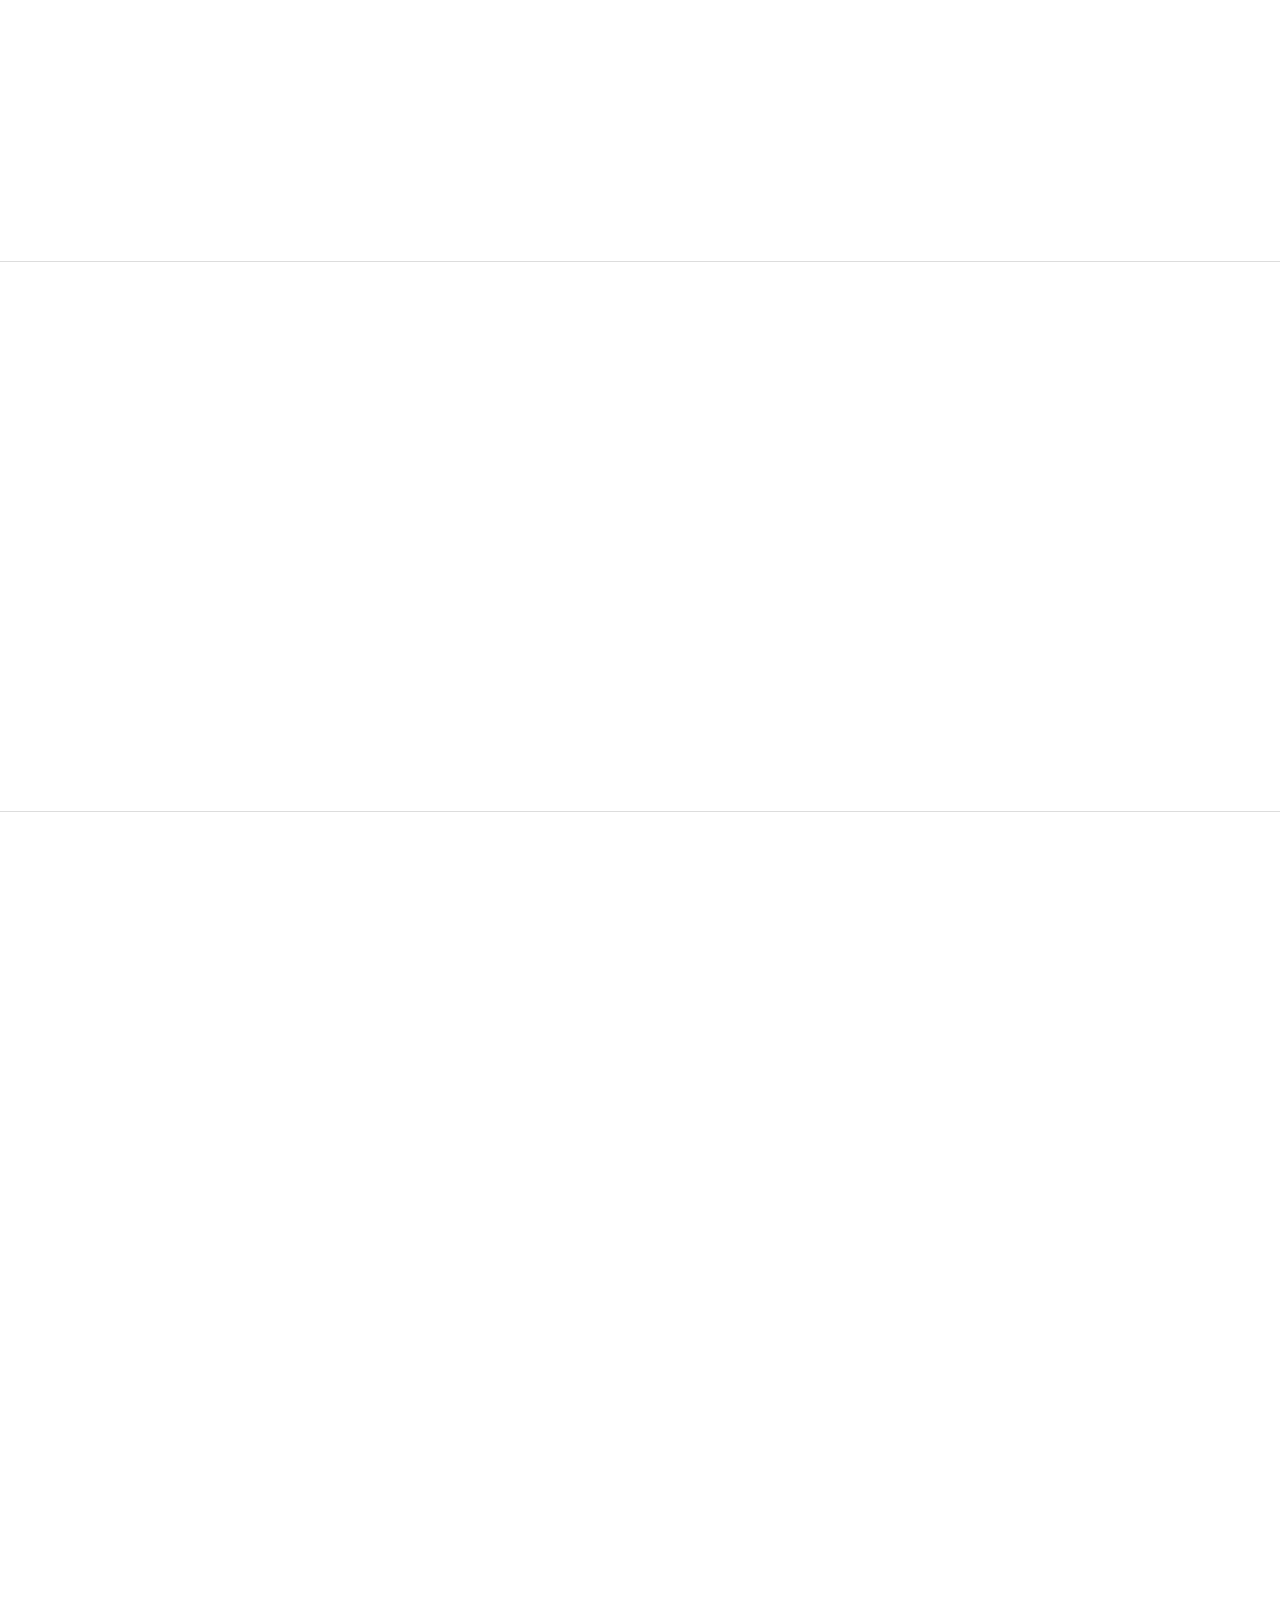
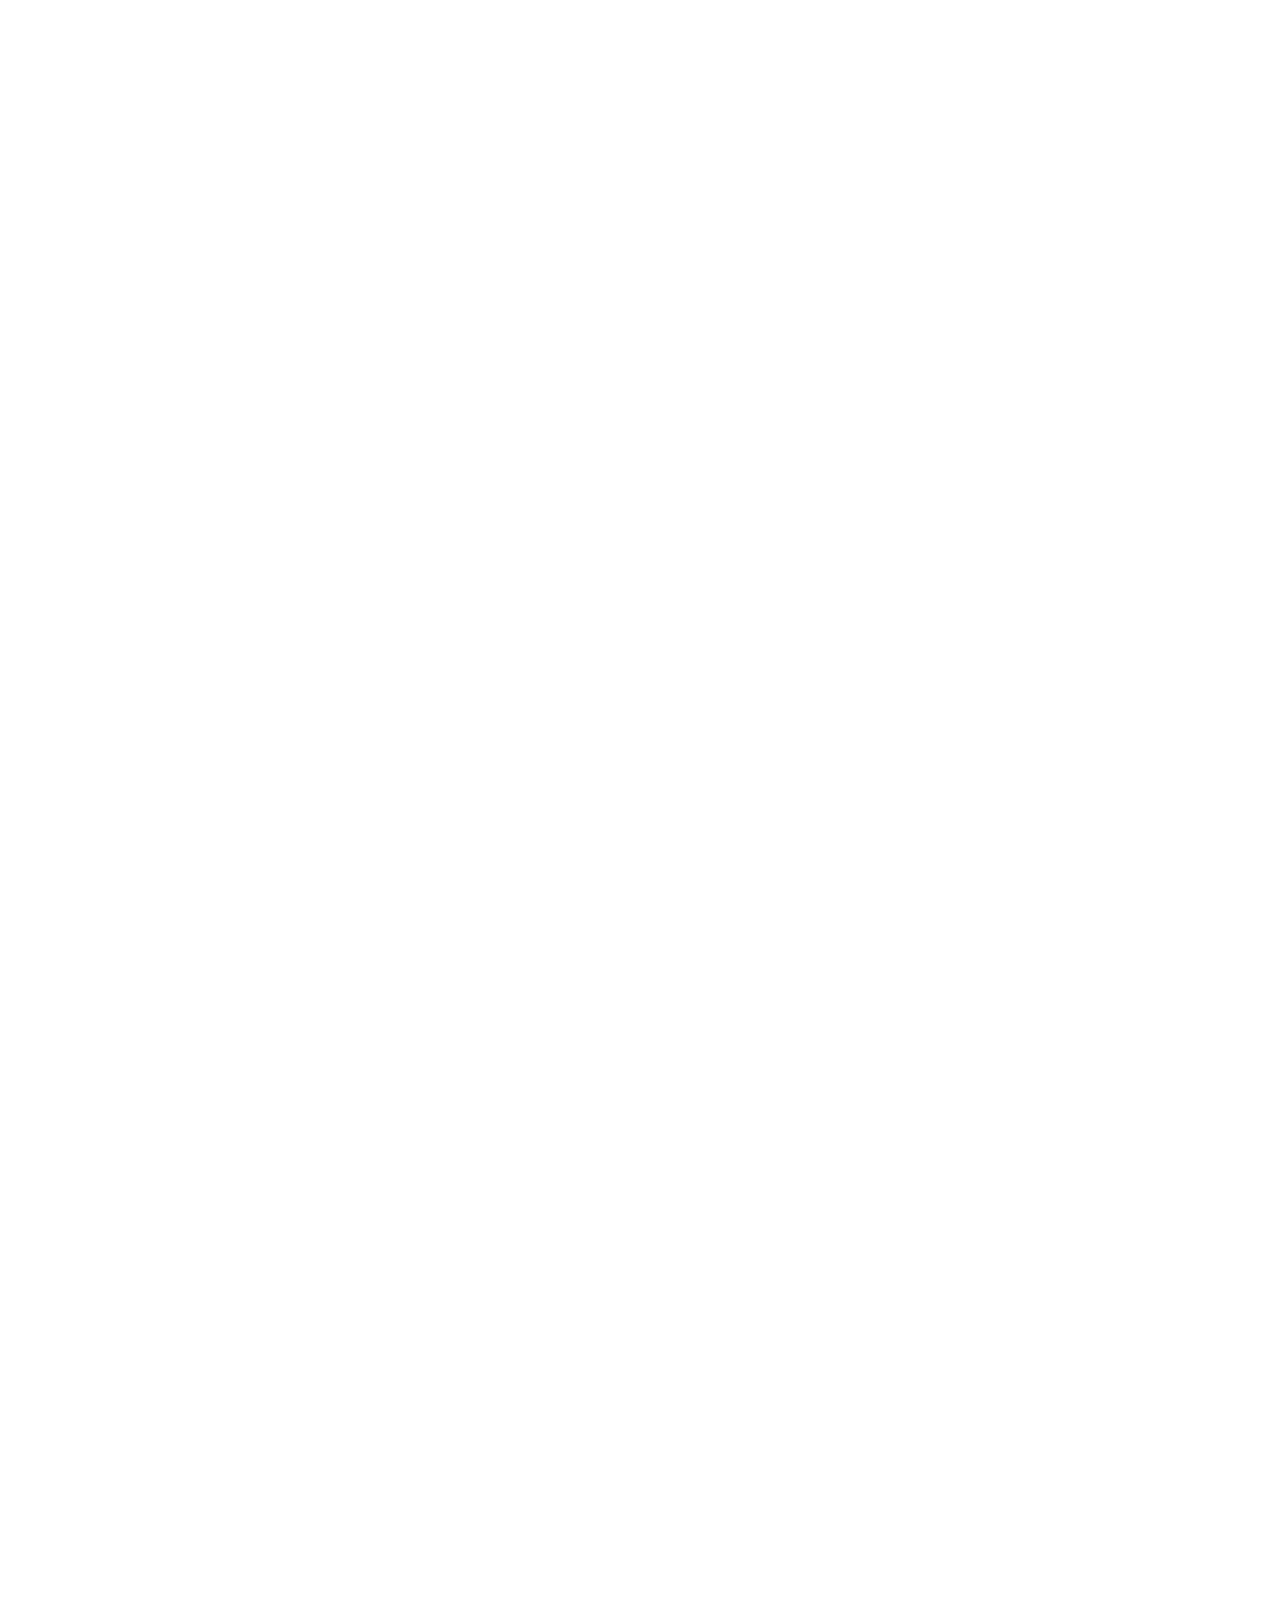
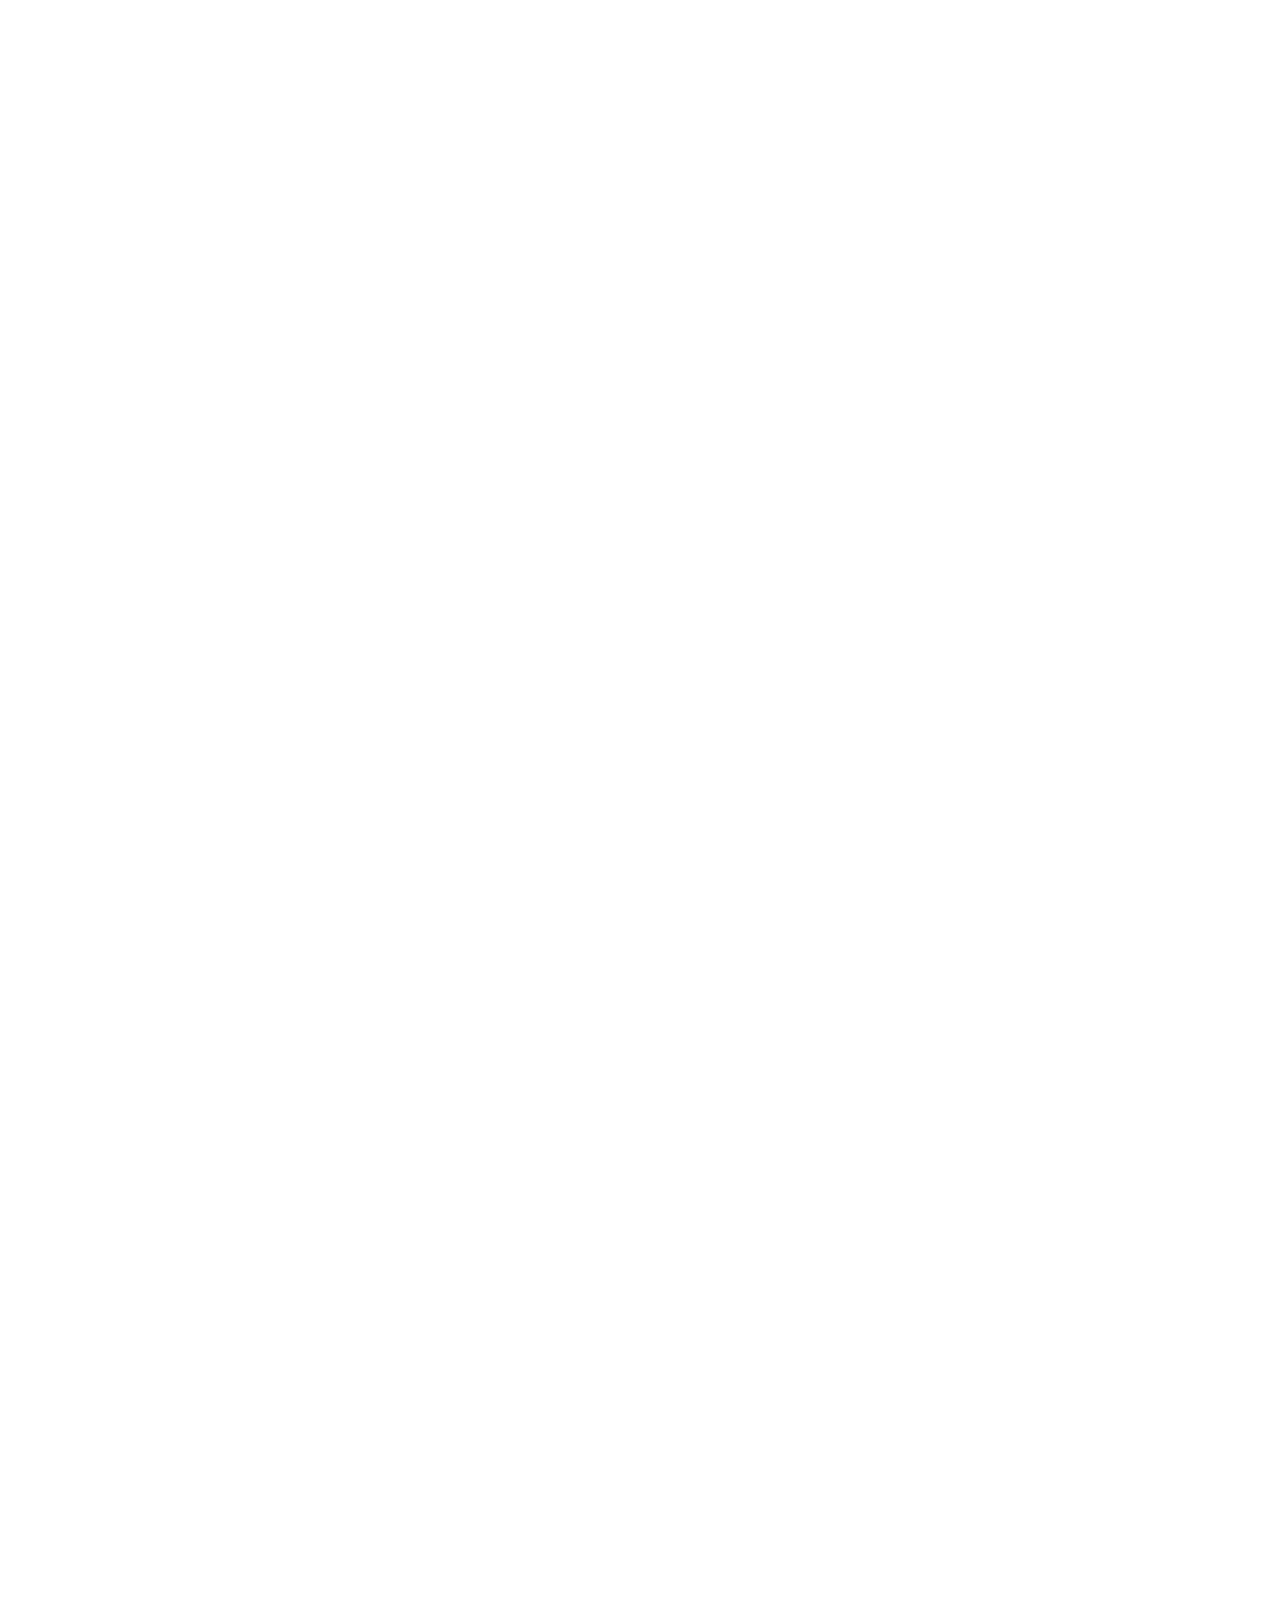
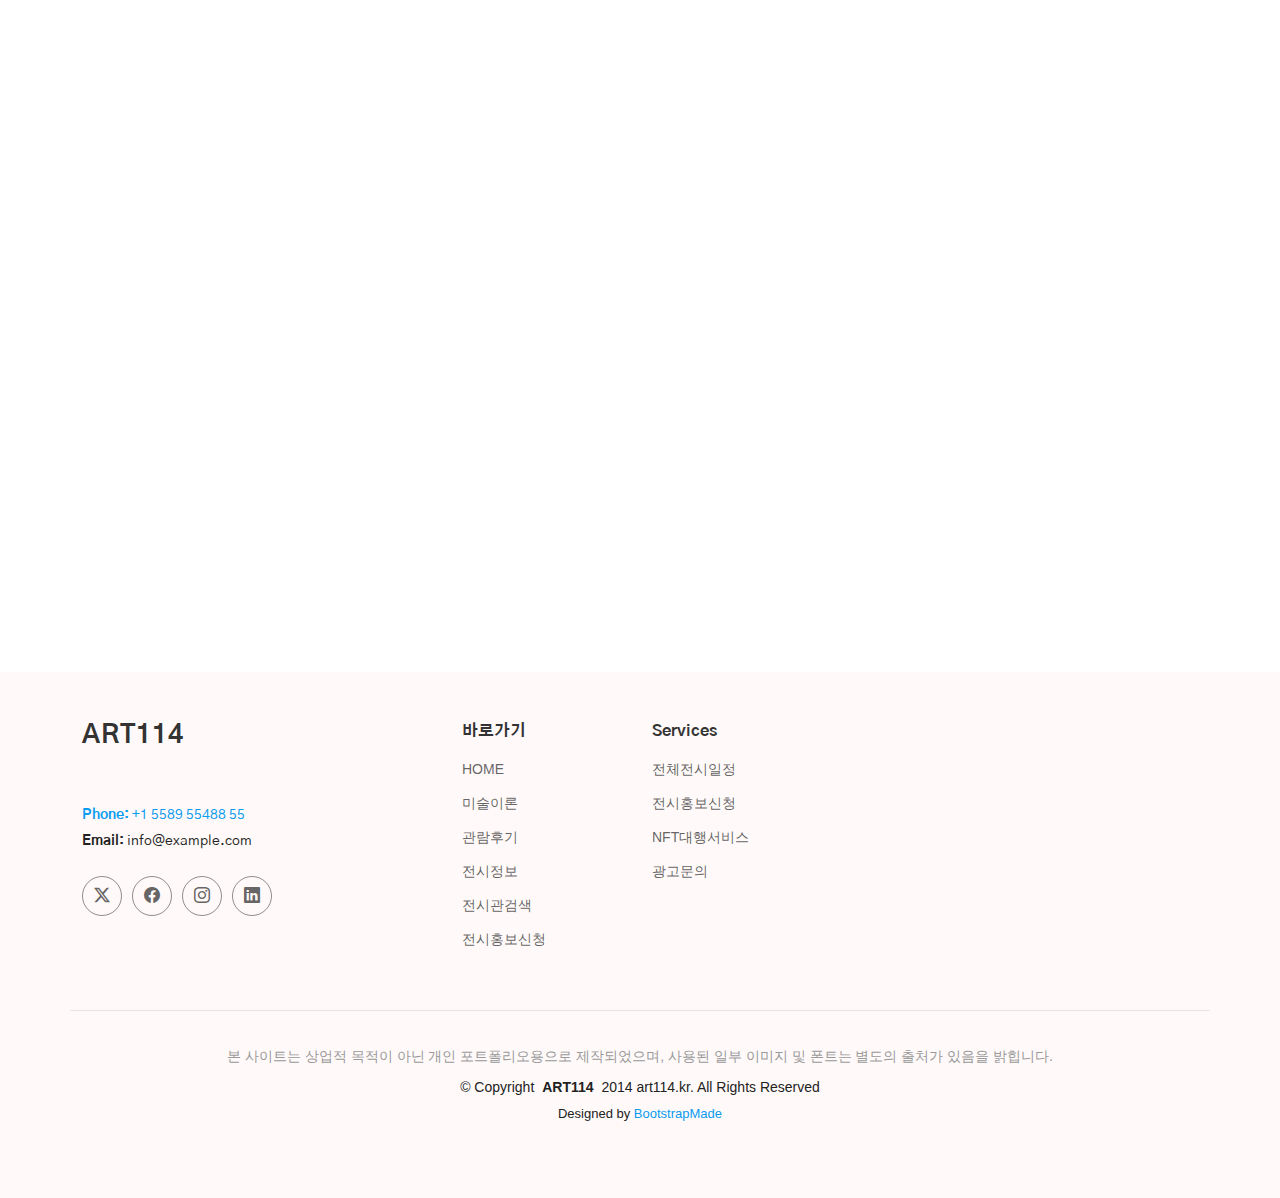
==== commit 59b77ba6: "Add files via upload" ====
--- a/index.html
+++ b/index.html
@@ -86,7 +86,7 @@
           <div class="col-lg-3 col-md-6 d-flex align-items-stretch" data-aos="fade-up" data-aos-delay="100">
             <div class="team-member">
               <div class="member-img">
-                <img src="assets/images/main/visual_02.png" class="poster01" lang="en" alt="Wander and Wonder 포스터">
+                <img src="assets/images/main/visual_02.png" class="poster01" alt="Wander and Wonder 포스터">
               </div>
               <div class="social">
                 <a href="#">
@@ -358,8 +358,7 @@
                 <p>
                   <i class="bi bi-quote quote-icon-left"></i>
                   <span class="keepall">참여 체험형 전시라 아이들이 무척 좋아했어요! 덕분에 저도 조금 쉴 수 있었네여
-                    대중교통으로 접근하기 힘든데, 주차공간도 협소해서 그 점이 아쉽더라구요 ~ㅠ
-                  </span>
+                    대중교통으로 접근하기 힘든데, 주차공간도 협소해서 그 점이 아쉽더라구요 ~ㅠ</span>
                   <i class="bi bi-quote quote-icon-right"></i>
                 </p>
               </div>
@@ -377,8 +376,7 @@
                 <p>
                   <i class="bi bi-quote quote-icon-left"></i>
                   <span class="keepall">아티스트 그룹 '녹음'이 '물'을 주제로 과거와 현재를 이어주는 미디어 작품을 선보이는데 물의 흐름과 소리를 통해 자연과 인간의 관계를 다시
-                    생각해보게 한다. 온실과
-                    정원에서는 식물의 형태에 상상력을 더한 새로운 모습의 작품을 볼 수 있었다.</span>
+                    생각해보게 한다. 온실과 정원에서는 식물의 형태에 상상력을 더한 새로운 모습의 작품을 볼 수 있었다.</span>
                   <i class="bi bi-quote quote-icon-right"></i>
                 </p>
               </div>
--- a/assets/css/main.css
+++ b/assets/css/main.css
@@ -100,14 +100,10 @@
 }
 
 br.none {display: none;}
-p.guide {word-break: keep-all;}
 
 @media(max-width:1200px){
   br.none {
     display: block;
-  }
-  p.guide{
-    font-size: 14px;
   }
 }
 
@@ -1213,6 +1209,11 @@
   color: #222;
 }
 
+p.guide {
+  word-break: keep-all;
+  font-size: 16px;
+}
+
 .testimonials .testimonial-item h4 {
   color: #555;
   font-size: 14px;
@@ -1285,13 +1286,14 @@
   opacity: 1;
 }
 
-@media (min-width: 992px) {
+@media (max-width: 992px) {
   .testimonials .testimonial-item h3 {
-    font-size: 24px;
-    font-weight: 500;
+    font-size: 28px;
+    font-weight: 600;
   }
   .testimonials .testimonial-item p {
-    width: 80%;
+    width: 100%;
+    font-size: 14px;
   }
 }
 
